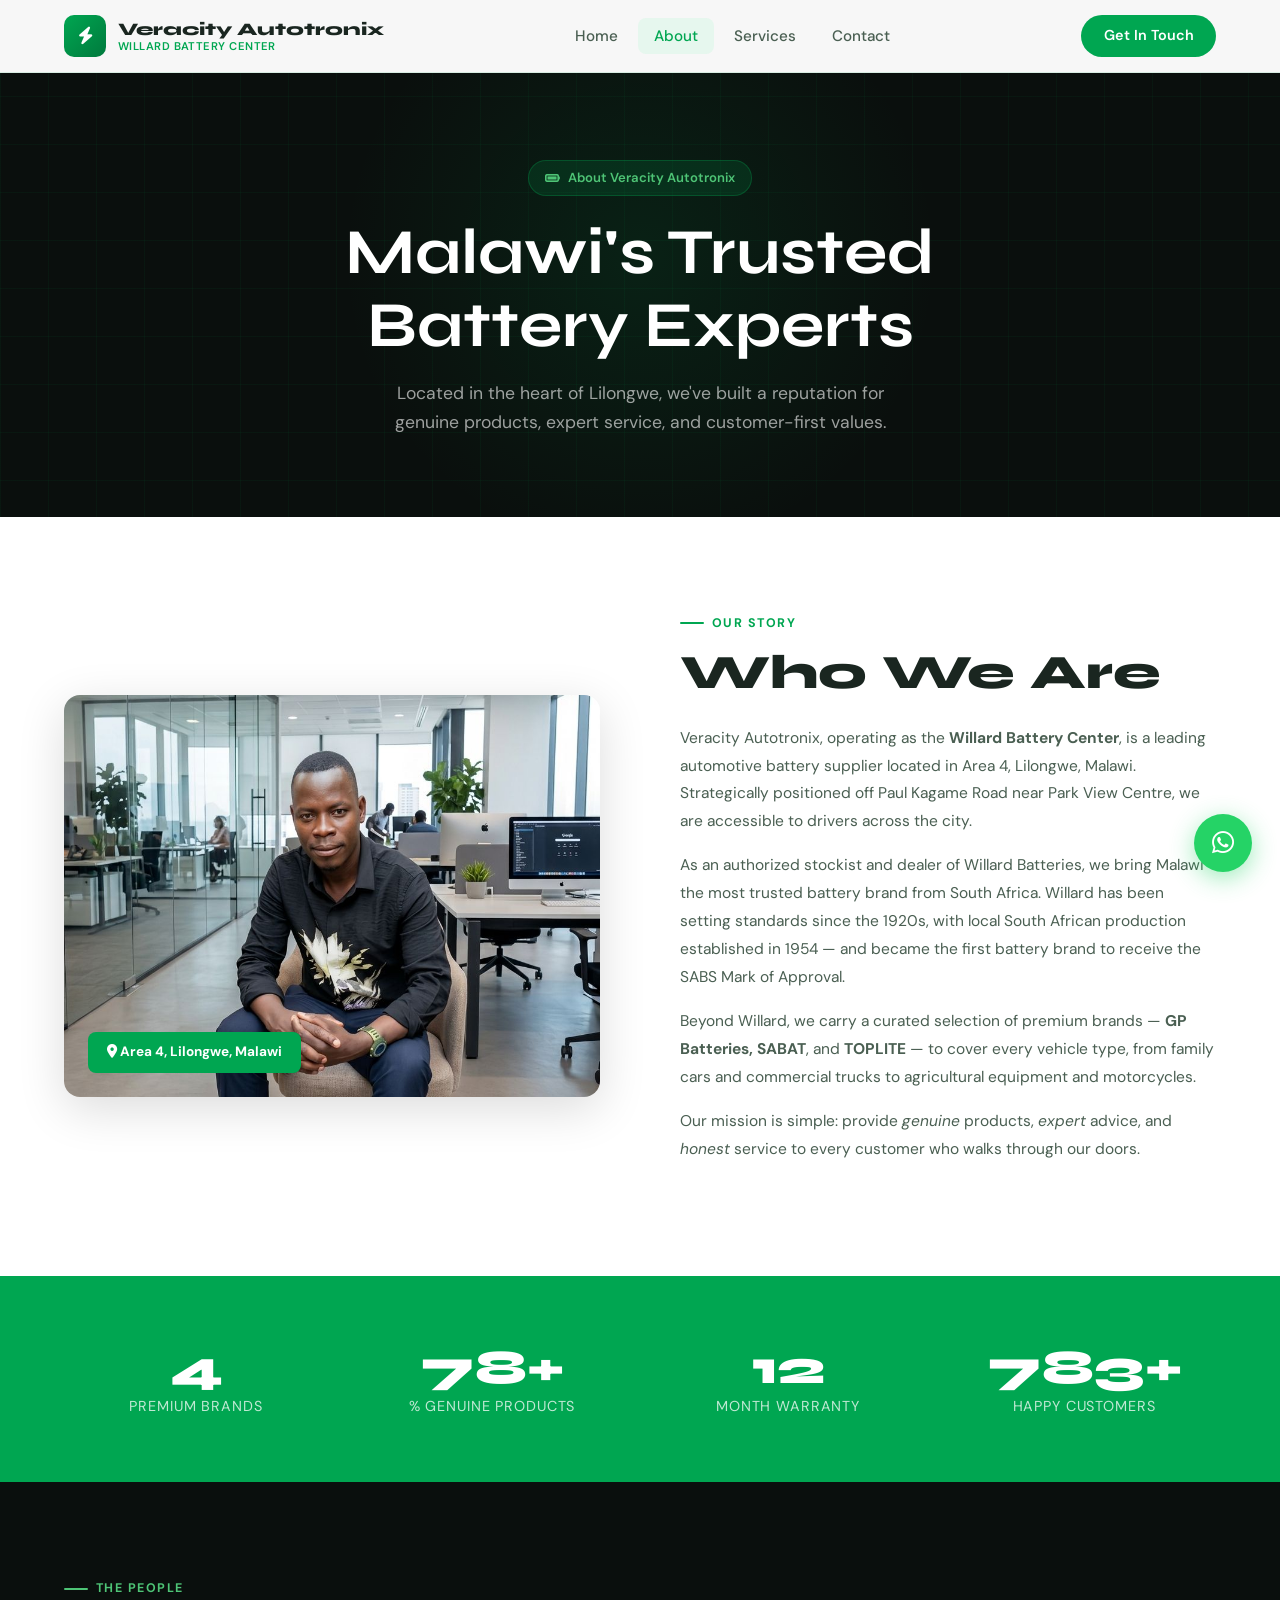
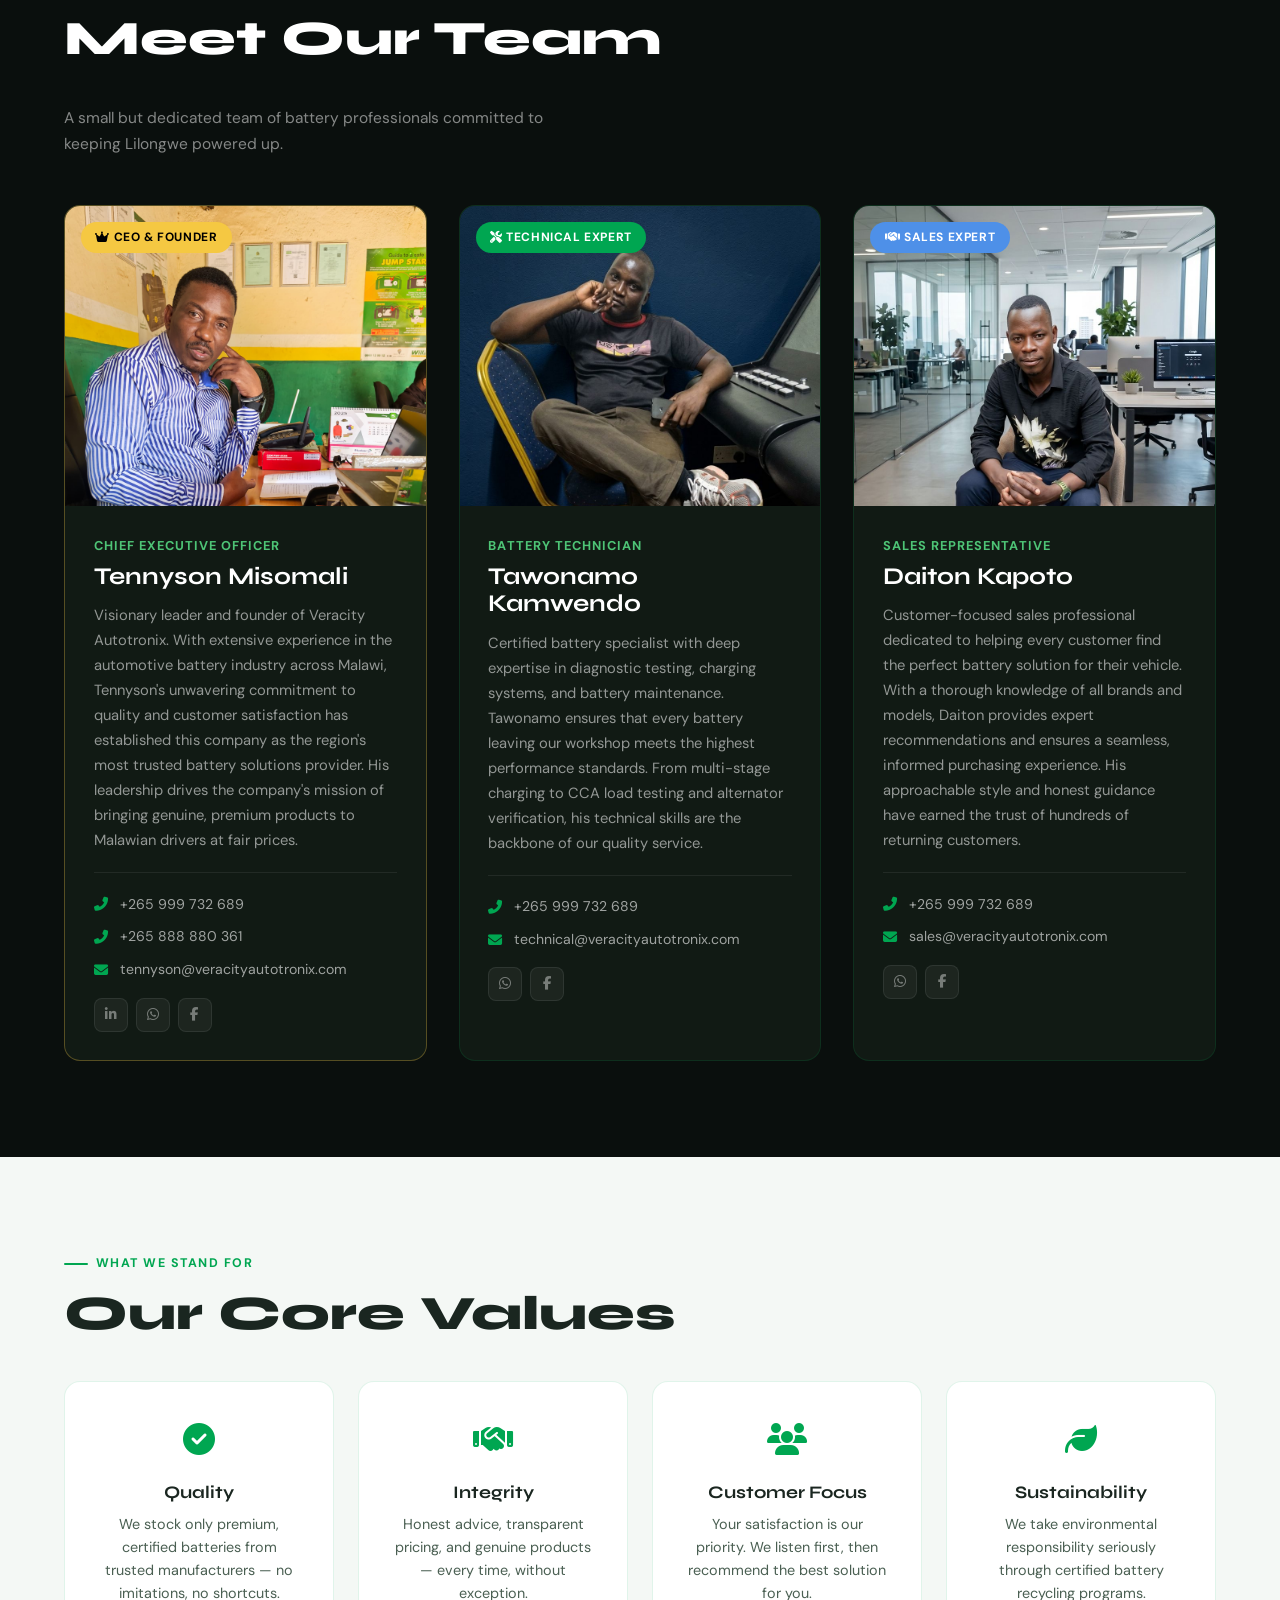
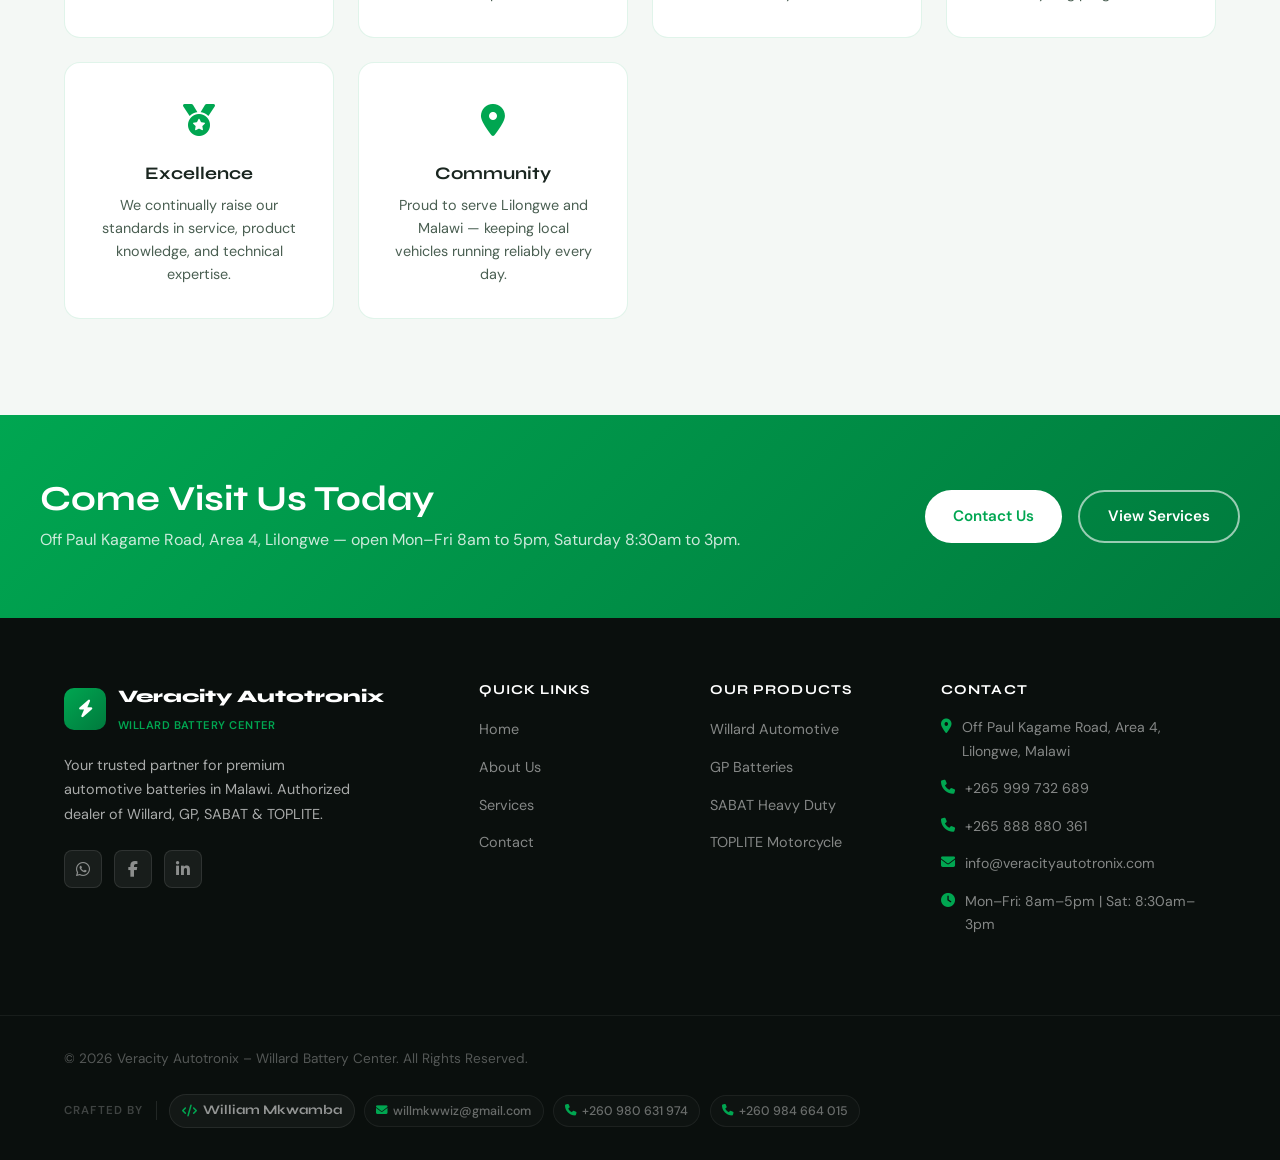
==== about.html @ c15b3391 "Add files via upload" ====
<!DOCTYPE html>
<html lang="en">
<head>
    <meta charset="UTF-8">
    <meta name="viewport" content="width=device-width, initial-scale=1.0">
    <meta name="description" content="About Veracity Autotronix – Meet the team behind Malawi's most trusted Willard Battery Center in Lilongwe.">
    <title>About Us | Veracity Autotronix – Willard Battery Center</title>
    <link rel="preconnect" href="https://fonts.googleapis.com">
    <link href="https://fonts.googleapis.com/css2?family=Syne:wght@400;600;700;800&family=DM+Sans:wght@300;400;500;600&display=swap" rel="stylesheet">
    <link rel="stylesheet" href="https://cdnjs.cloudflare.com/ajax/libs/font-awesome/6.4.0/css/all.min.css">
    <link rel="stylesheet" href="styles.css">
</head>
<body>

<!-- NAV -->
<nav class="navbar" id="navbar">
    <div class="nav-inner">
        <a href="index.html" class="nav-logo">
            <span class="logo-icon"><i class="fas fa-bolt"></i></span>
            <div class="logo-text">
                <span class="logo-main">Veracity Autotronix</span>
                <span class="logo-sub">Willard Battery Center</span>
            </div>
        </a>
        <ul class="nav-links" id="navLinks">
            <li><a href="index.html" class="nav-link">Home</a></li>
            <li><a href="about.html" class="nav-link active">About</a></li>
            <li><a href="services.html" class="nav-link">Services</a></li>
            <li><a href="contact.html" class="nav-link">Contact</a></li>
        </ul>
        <a href="contact.html" class="nav-cta">Get In Touch</a>
        <button class="hamburger" id="hamburger" aria-label="Menu">
            <span></span><span></span><span></span>
        </button>
    </div>
</nav>

<!-- PAGE HERO -->
<section class="page-hero">
    <div class="page-hero-bg"></div>
    <div class="page-hero-glow"></div>
    <div class="page-hero-inner">
        <div class="page-hero-badge"><i class="fas fa-battery-full"></i> About Veracity Autotronix</div>
        <h1>Malawi's Trusted<br>Battery Experts</h1>
        <p>Located in the heart of Lilongwe, we've built a reputation for genuine products, expert service, and customer-first values.</p>
    </div>
</section>

<!-- WHO WE ARE -->
<section class="about-story">
    <div class="container">
        <div class="about-story-grid">
            <div class="about-story-img reveal">
                <img src="images/daiton-kapoto.jpg" alt="Veracity Autotronix store – Area 4, Lilongwe">
                <div class="about-story-badge"><i class="fas fa-map-marker-alt"></i> Area 4, Lilongwe, Malawi</div>
            </div>
            <div class="about-story-text reveal">
                <div class="section-label">Our Story</div>
                <h2 class="section-title" style="margin-bottom:1.5rem;">Who We Are</h2>
                <p>Veracity Autotronix, operating as the <strong>Willard Battery Center</strong>, is a leading automotive battery supplier located in Area 4, Lilongwe, Malawi. Strategically positioned off Paul Kagame Road near Park View Centre, we are accessible to drivers across the city.</p>
                <p>As an authorized stockist and dealer of Willard Batteries, we bring Malawi the most trusted battery brand from South Africa. Willard has been setting standards since the 1920s, with local South African production established in 1954 — and became the first battery brand to receive the SABS Mark of Approval.</p>
                <p>Beyond Willard, we carry a curated selection of premium brands — <strong>GP Batteries, SABAT</strong>, and <strong>TOPLITE</strong> — to cover every vehicle type, from family cars and commercial trucks to agricultural equipment and motorcycles.</p>
                <p>Our mission is simple: provide <em>genuine</em> products, <em>expert</em> advice, and <em>honest</em> service to every customer who walks through our doors.</p>
            </div>
        </div>
    </div>
</section>

<!-- STATS -->
<section class="stats-section">
    <div class="container">
        <div class="stats-grid">
            <div class="stat-item reveal">
                <h3 data-target="4">0</h3>
                <p>Premium Brands</p>
            </div>
            <div class="stat-item reveal">
                <h3 data-target="100">0</h3>
                <p>% Genuine Products</p>
            </div>
            <div class="stat-item reveal">
                <h3 data-target="12">0</h3>
                <p>Month Warranty</p>
            </div>
            <div class="stat-item reveal">
                <h3 data-target="1000">0</h3>
                <p>Happy Customers</p>
            </div>
        </div>
    </div>
</section>

<!-- TEAM -->
<section class="team-section-full">
    <div class="container">
        <div class="section-label">The People</div>
        <h2 class="section-title" style="color:#fff;">Meet Our Team</h2>
        <p style="color:rgba(255,255,255,0.5);max-width:520px;margin-bottom:0;font-size:0.97rem;">A small but dedicated team of battery professionals committed to keeping Lilongwe powered up.</p>
        
        <div class="team-full-grid">

            <!-- CEO -->
            <div class="team-full-card ceo-card reveal">
                <div class="tf-img">
                    <img src="images/tennyson-misomali.jpg" alt="Tennyson Misomali – CEO & Founder">
                    <div class="tf-badge tf-badge-ceo"><i class="fas fa-crown"></i> CEO & Founder</div>
                </div>
                <div class="tf-body">
                    <div class="tf-role">Chief Executive Officer</div>
                    <h3>Tennyson Misomali</h3>
                    <p>Visionary leader and founder of Veracity Autotronix. With extensive experience in the automotive battery industry across Malawi, Tennyson's unwavering commitment to quality and customer satisfaction has established this company as the region's most trusted battery solutions provider. His leadership drives the company's mission of bringing genuine, premium products to Malawian drivers at fair prices.</p>
                    <div class="tf-contacts">
                        <div class="tf-contact-row"><i class="fas fa-phone-alt"></i><a href="tel:+265999732689">+265 999 732 689</a></div>
                        <div class="tf-contact-row"><i class="fas fa-phone-alt"></i><a href="tel:+265888880361">+265 888 880 361</a></div>
                        <div class="tf-contact-row"><i class="fas fa-envelope"></i><a href="mailto:tennyson@veracityautotronix.com">tennyson@veracityautotronix.com</a></div>
                    </div>
                    <div class="tf-socials">
                        <a href="#" title="LinkedIn"><i class="fab fa-linkedin-in"></i></a>
                        <a href="https://wa.me/265999732689" title="WhatsApp" target="_blank"><i class="fab fa-whatsapp"></i></a>
                        <a href="#" title="Facebook"><i class="fab fa-facebook-f"></i></a>
                    </div>
                </div>
            </div>

            <!-- TECHNICIAN -->
            <div class="team-full-card reveal">
                <div class="tf-img">
                    <img src="images/tawonamo-kamwendo.jpg" alt="Tawonamo Kamwendo – Battery Technician">
                    <div class="tf-badge tf-badge-tech"><i class="fas fa-tools"></i> Technical Expert</div>
                </div>
                <div class="tf-body">
                    <div class="tf-role">Battery Technician</div>
                    <h3>Tawonamo Kamwendo</h3>
                    <p>Certified battery specialist with deep expertise in diagnostic testing, charging systems, and battery maintenance. Tawonamo ensures that every battery leaving our workshop meets the highest performance standards. From multi-stage charging to CCA load testing and alternator verification, his technical skills are the backbone of our quality service.</p>
                    <div class="tf-contacts">
                        <div class="tf-contact-row"><i class="fas fa-phone-alt"></i><a href="tel:+265999732689">+265 999 732 689</a></div>
                        <div class="tf-contact-row"><i class="fas fa-envelope"></i><a href="mailto:technical@veracityautotronix.com">technical@veracityautotronix.com</a></div>
                    </div>
                    <div class="tf-socials">
                        <a href="https://wa.me/265999732689" title="WhatsApp" target="_blank"><i class="fab fa-whatsapp"></i></a>
                        <a href="#" title="Facebook"><i class="fab fa-facebook-f"></i></a>
                    </div>
                </div>
            </div>

            <!-- SALES -->
            <div class="team-full-card reveal">
                <div class="tf-img">
                    <img src="images/daiton-kapoto.jpg" alt="Daiton Kapoto – Sales Representative">
                    <div class="tf-badge tf-badge-sales"><i class="fas fa-handshake"></i> Sales Expert</div>
                </div>
                <div class="tf-body">
                    <div class="tf-role">Sales Representative</div>
                    <h3>Daiton Kapoto</h3>
                    <p>Customer-focused sales professional dedicated to helping every customer find the perfect battery solution for their vehicle. With a thorough knowledge of all brands and models, Daiton provides expert recommendations and ensures a seamless, informed purchasing experience. His approachable style and honest guidance have earned the trust of hundreds of returning customers.</p>
                    <div class="tf-contacts">
                        <div class="tf-contact-row"><i class="fas fa-phone-alt"></i><a href="tel:+265999732689">+265 999 732 689</a></div>
                        <div class="tf-contact-row"><i class="fas fa-envelope"></i><a href="mailto:sales@veracityautotronix.com">sales@veracityautotronix.com</a></div>
                    </div>
                    <div class="tf-socials">
                        <a href="https://wa.me/265999732689" title="WhatsApp" target="_blank"><i class="fab fa-whatsapp"></i></a>
                        <a href="#" title="Facebook"><i class="fab fa-facebook-f"></i></a>
                    </div>
                </div>
            </div>
        </div>
    </div>
</section>

<!-- VALUES -->
<section class="values-section">
    <div class="container">
        <div class="section-label">What We Stand For</div>
        <h2 class="section-title">Our Core Values</h2>
        <div class="values-grid">
            <div class="value-card reveal">
                <div class="value-icon"><i class="fas fa-check-circle"></i></div>
                <h3>Quality</h3>
                <p>We stock only premium, certified batteries from trusted manufacturers — no imitations, no shortcuts.</p>
            </div>
            <div class="value-card reveal">
                <div class="value-icon"><i class="fas fa-handshake"></i></div>
                <h3>Integrity</h3>
                <p>Honest advice, transparent pricing, and genuine products — every time, without exception.</p>
            </div>
            <div class="value-card reveal">
                <div class="value-icon"><i class="fas fa-users"></i></div>
                <h3>Customer Focus</h3>
                <p>Your satisfaction is our priority. We listen first, then recommend the best solution for you.</p>
            </div>
            <div class="value-card reveal">
                <div class="value-icon"><i class="fas fa-leaf"></i></div>
                <h3>Sustainability</h3>
                <p>We take environmental responsibility seriously through certified battery recycling programs.</p>
            </div>
            <div class="value-card reveal">
                <div class="value-icon"><i class="fas fa-medal"></i></div>
                <h3>Excellence</h3>
                <p>We continually raise our standards in service, product knowledge, and technical expertise.</p>
            </div>
            <div class="value-card reveal">
                <div class="value-icon"><i class="fas fa-map-marker-alt"></i></div>
                <h3>Community</h3>
                <p>Proud to serve Lilongwe and Malawi — keeping local vehicles running reliably every day.</p>
            </div>
        </div>
    </div>
</section>

<!-- CTA -->
<section class="cta-banner">
    <div class="cta-inner">
        <div class="cta-text">
            <h2>Come Visit Us Today</h2>
            <p>Off Paul Kagame Road, Area 4, Lilongwe — open Mon–Fri 8am to 5pm, Saturday 8:30am to 3pm.</p>
        </div>
        <div class="cta-actions">
            <a href="contact.html" class="btn btn-white">Contact Us</a>
            <a href="services.html" class="btn btn-outline-white">View Services</a>
        </div>
    </div>
</section>

<!-- FOOTER -->
<footer class="footer">
    <div class="footer-top">
        <div class="container">
            <div class="footer-grid">
                <div class="footer-brand">
                    <div class="footer-logo">
                        <span class="logo-icon"><i class="fas fa-bolt"></i></span>
                        <div>
                            <span class="logo-main">Veracity Autotronix</span>
                            <span class="logo-sub">Willard Battery Center</span>
                        </div>
                    </div>
                    <p>Your trusted partner for premium automotive batteries in Malawi. Authorized dealer of Willard, GP, SABAT & TOPLITE.</p>
                    <div class="footer-socials">
                        <a href="https://wa.me/265999732689" target="_blank"><i class="fab fa-whatsapp"></i></a>
                        <a href="#"><i class="fab fa-facebook-f"></i></a>
                        <a href="#"><i class="fab fa-linkedin-in"></i></a>
                    </div>
                </div>
                <div class="footer-links">
                    <h4>Quick Links</h4>
                    <ul>
                        <li><a href="index.html">Home</a></li>
                        <li><a href="about.html">About Us</a></li>
                        <li><a href="services.html">Services</a></li>
                        <li><a href="contact.html">Contact</a></li>
                    </ul>
                </div>
                <div class="footer-links">
                    <h4>Our Products</h4>
                    <ul>
                        <li><a href="services.html">Willard Automotive</a></li>
                        <li><a href="services.html">GP Batteries</a></li>
                        <li><a href="services.html">SABAT Heavy Duty</a></li>
                        <li><a href="services.html">TOPLITE Motorcycle</a></li>
                    </ul>
                </div>
                <div class="footer-contact">
                    <h4>Contact</h4>
                    <ul>
                        <li><i class="fas fa-map-marker-alt"></i><span>Off Paul Kagame Road, Area 4, Lilongwe, Malawi</span></li>
                        <li><i class="fas fa-phone"></i><a href="tel:+265999732689">+265 999 732 689</a></li>
                        <li><i class="fas fa-phone"></i><a href="tel:+265888880361">+265 888 880 361</a></li>
                        <li><i class="fas fa-envelope"></i><a href="mailto:info@veracityautotronix.com">info@veracityautotronix.com</a></li>
                        <li><i class="fas fa-clock"></i><span>Mon–Fri: 8am–5pm | Sat: 8:30am–3pm</span></li>
                    </ul>
                </div>
            </div>
        </div>
    </div>
    <div class="footer-bottom">
        <div class="container">
            <div class="footer-bottom-inner">
                <p class="footer-copy">&copy; 2026 Veracity Autotronix – Willard Battery Center. All Rights Reserved.</p>
                <div class="footer-dev-credit">
                    <span class="dev-label">Crafted by</span>
                    <div class="dev-info">
                        <span class="dev-name"><i class="fas fa-code"></i> William Mkwamba</span>
                        <a href="mailto:willmkwwiz@gmail.com" class="dev-link"><i class="fas fa-envelope"></i> willmkwwiz@gmail.com</a>
                        <a href="tel:+260980631974" class="dev-link"><i class="fas fa-phone"></i> +260 980 631 974</a>
                        <a href="tel:+260984664015" class="dev-link"><i class="fas fa-phone"></i> +260 984 664 015</a>
                    </div>
                </div>
            </div>
        </div>
    </div>
</footer>

<a href="https://wa.me/265999732689" class="wa-float" target="_blank" title="Chat on WhatsApp">
    <i class="fab fa-whatsapp"></i>
    <span class="wa-tooltip">Chat with us!</span>
</a>
<div class="progress-bar" id="progressBar"></div>
<script src="script.js"></script>
</body>
</html>
---- styles.css ----
/* ================================================
   VERACITY AUTOTRONIX – WILLARD BATTERY CENTER
   Modern, Bold, Industrial-Green Aesthetic
   Fonts: Syne (headings) + DM Sans (body)
   ================================================ */

:root {
    --green: #00A651;
    --green-dark: #007a3d;
    --green-light: #4ec476;
    --green-ultra: #e6f7ee;
    --gold: #F5C842;
    --dark: #0a0f0d;
    --dark-2: #111a14;
    --dark-3: #1a2620;
    --mid: #2e3d35;
    --text: #1a2620;
    --text-2: #4a5f52;
    --text-3: #7a9080;
    --white: #ffffff;
    --off-white: #f4f8f5;
    --border: rgba(0,166,81,0.12);
    --shadow: 0 4px 24px rgba(0,0,0,0.08);
    --shadow-lg: 0 12px 48px rgba(0,0,0,0.14);
    --radius: 16px;
    --radius-sm: 8px;
    --transition: all 0.35s cubic-bezier(0.4, 0, 0.2, 1);
}

*, *::before, *::after { margin: 0; padding: 0; box-sizing: border-box; }
html { scroll-behavior: smooth; }

body {
    font-family: 'DM Sans', sans-serif;
    background: var(--white);
    color: var(--text);
    line-height: 1.65;
    overflow-x: hidden;
}

h1, h2, h3, h4, h5 {
    font-family: 'Syne', sans-serif;
    font-weight: 700;
    line-height: 1.15;
}

a { text-decoration: none; color: inherit; transition: var(--transition); }
img { max-width: 100%; display: block; }
.container { max-width: 1200px; margin: 0 auto; padding: 0 24px; }

/* ========================= PROGRESS BAR ========================= */
.progress-bar {
    position: fixed; top: 0; left: 0; height: 3px;
    background: linear-gradient(90deg, var(--green), var(--gold));
    z-index: 9999; width: 0%; transition: width 0.1s linear;
}

/* ========================= NAVBAR ========================= */
.navbar {
    position: fixed; top: 0; left: 0; right: 0; z-index: 1000;
    background: rgba(255,255,255,0.97);
    backdrop-filter: blur(12px);
    border-bottom: 1px solid var(--border);
    transition: var(--transition);
}
.navbar.scrolled { box-shadow: 0 4px 30px rgba(0,0,0,0.08); }

.nav-inner {
    max-width: 1200px; margin: 0 auto; padding: 0 24px;
    display: flex; align-items: center; justify-content: space-between;
    height: 72px; gap: 2rem;
}

.nav-logo {
    display: flex; align-items: center; gap: 12px; text-decoration: none;
}
.logo-icon {
    width: 42px; height: 42px; border-radius: 10px;
    background: linear-gradient(135deg, var(--green), var(--green-dark));
    display: flex; align-items: center; justify-content: center;
    color: #fff; font-size: 1.1rem; flex-shrink: 0;
}
.logo-text { display: flex; flex-direction: column; line-height: 1.1; }
.logo-main { font-family: 'Syne', sans-serif; font-weight: 800; font-size: 1.1rem; color: var(--text); }
.logo-sub { font-size: 0.7rem; color: var(--green); font-weight: 600; letter-spacing: 0.04em; text-transform: uppercase; }

.nav-links {
    display: flex; list-style: none; gap: 0.25rem; margin: 0;
}
.nav-link {
    padding: 0.5rem 1rem; border-radius: var(--radius-sm);
    font-weight: 500; font-size: 0.95rem; color: var(--text-2);
    transition: var(--transition);
}
.nav-link:hover, .nav-link.active { color: var(--green); background: var(--green-ultra); }

.nav-cta {
    background: var(--green); color: #fff; padding: 0.6rem 1.4rem;
    border-radius: 50px; font-weight: 600; font-size: 0.9rem;
    transition: var(--transition); white-space: nowrap;
}
.nav-cta:hover { background: var(--green-dark); transform: translateY(-1px); }

.hamburger {
    display: none; flex-direction: column; gap: 5px;
    background: none; border: none; cursor: pointer; padding: 4px;
}
.hamburger span {
    display: block; width: 24px; height: 2px;
    background: var(--text); border-radius: 2px; transition: var(--transition);
}
.hamburger.open span:nth-child(1) { transform: rotate(45deg) translate(5px, 5px); }
.hamburger.open span:nth-child(2) { opacity: 0; }
.hamburger.open span:nth-child(3) { transform: rotate(-45deg) translate(5px, -5px); }

/* ========================= HERO ========================= */
.hero {
    min-height: 100vh; display: flex; align-items: center;
    position: relative; overflow: hidden;
    padding: 100px 24px 60px;
    background: var(--dark);
    gap: 4rem;
    justify-content: center;
}
.hero-bg { position: absolute; inset: 0; z-index: 0; }
.hero-grid {
    position: absolute; inset: 0;
    background-image: linear-gradient(rgba(0,166,81,0.08) 1px, transparent 1px),
                      linear-gradient(90deg, rgba(0,166,81,0.08) 1px, transparent 1px);
    background-size: 48px 48px;
}
.hero-glow {
    position: absolute; top: -20%; right: -10%;
    width: 700px; height: 700px; border-radius: 50%;
    background: radial-gradient(circle, rgba(0,166,81,0.18) 0%, transparent 70%);
    pointer-events: none;
}

.hero-content { position: relative; z-index: 2; max-width: 580px; }

.hero-badge {
    display: inline-flex; align-items: center; gap: 8px;
    background: rgba(0,166,81,0.15); border: 1px solid rgba(0,166,81,0.3);
    color: var(--green-light); padding: 0.5rem 1rem; border-radius: 50px;
    font-size: 0.85rem; font-weight: 600; margin-bottom: 1.5rem;
    animation: fadeDown 0.6s ease both;
}
.badge-dot {
    width: 8px; height: 8px; border-radius: 50%; background: var(--green-light);
    animation: pulse 2s infinite;
}
@keyframes pulse { 0%,100%{opacity:1;transform:scale(1)} 50%{opacity:0.6;transform:scale(1.3)} }

.hero-title {
    font-size: clamp(2.8rem, 6vw, 5rem); font-weight: 800;
    color: var(--white); line-height: 1.0; margin-bottom: 1.5rem;
    animation: fadeUp 0.7s ease 0.1s both;
}
.hero-accent { color: var(--green); }

.hero-desc {
    color: rgba(255,255,255,0.65); font-size: 1.1rem; max-width: 460px;
    margin-bottom: 2rem; animation: fadeUp 0.7s ease 0.2s both;
}

.hero-actions {
    display: flex; gap: 1rem; flex-wrap: wrap;
    animation: fadeUp 0.7s ease 0.3s both;
}

.hero-stats {
    display: flex; align-items: center; gap: 1.5rem;
    margin-top: 3rem; animation: fadeUp 0.7s ease 0.4s both;
}
.hstat strong { display: block; font-family: 'Syne', sans-serif; font-size: 1.6rem; color: var(--green); font-weight: 800; }
.hstat span { font-size: 0.8rem; color: rgba(255,255,255,0.5); text-transform: uppercase; letter-spacing: 0.05em; }
.hstat-div { width: 1px; height: 36px; background: rgba(255,255,255,0.15); }

/* HERO VISUAL */
.hero-visual {
    position: relative; z-index: 2; display: flex; align-items: center; justify-content: center;
    flex-shrink: 0;
}
.battery-showcase {
    position: relative; width: 320px; height: 320px;
    display: flex; align-items: center; justify-content: center;
}
.bat-ring {
    position: absolute; border-radius: 50%; border: 1px solid rgba(0,166,81,0.25);
    animation: spin 20s linear infinite;
}
.bat-ring-1 { width: 100%; height: 100%; }
.bat-ring-2 { width: 76%; height: 76%; border-color: rgba(0,166,81,0.35); animation-duration: 15s; animation-direction: reverse; }
.bat-ring-3 { width: 52%; height: 52%; border-color: rgba(0,166,81,0.5); animation-duration: 10s; }
@keyframes spin { from{transform:rotate(0deg)} to{transform:rotate(360deg)} }

.bat-icon-wrap {
    position: relative; z-index: 2; text-align: center;
    background: rgba(255,255,255,0.05); border: 1px solid rgba(0,166,81,0.3);
    border-radius: 20px; padding: 2rem;
    backdrop-filter: blur(10px);
}
.bat-icon { font-size: 4rem; color: var(--green); display: block; margin-bottom: 1rem; }
.bat-charge-bar { width: 80px; height: 8px; background: rgba(255,255,255,0.1); border-radius: 4px; overflow: hidden; margin: 0 auto; }
.bat-charge-fill { height: 100%; border-radius: 4px; background: linear-gradient(90deg, var(--green), var(--green-light)); animation: charge 2s ease-in-out infinite; }
@keyframes charge { 0%{width:0%} 80%{width:90%} 100%{width:90%} }

.bat-brand-tags {
    position: absolute; inset: 0; pointer-events: none;
}
.btag {
    position: absolute; padding: 0.3rem 0.8rem; border-radius: 50px;
    font-size: 0.75rem; font-weight: 700; font-family: 'Syne', sans-serif;
    backdrop-filter: blur(8px); border: 1px solid rgba(255,255,255,0.1);
}
.btag-willard { top: 5%; left: 50%; transform: translateX(-50%); background: rgba(0,166,81,0.8); color: #fff; }
.btag-gp { right: 0; top: 40%; background: rgba(232,64,64,0.8); color: #fff; }
.btag-sabat { bottom: 5%; left: 50%; transform: translateX(-50%); background: rgba(0,180,180,0.8); color: #fff; }
.btag-top { left: 0; top: 40%; background: rgba(128,64,232,0.8); color: #fff; }

.scroll-hint {
    position: absolute; bottom: 30px; left: 50%; transform: translateX(-50%);
    display: flex; flex-direction: column; align-items: center; gap: 6px;
    color: rgba(255,255,255,0.4); font-size: 0.75rem; animation: bob 2s ease infinite;
    z-index: 3;
}
@keyframes bob { 0%,100%{transform:translateX(-50%) translateY(0)} 50%{transform:translateX(-50%) translateY(6px)} }

/* ========================= BUTTONS ========================= */
.btn {
    display: inline-flex; align-items: center; gap: 8px;
    padding: 0.75rem 1.75rem; border-radius: 50px;
    font-weight: 600; font-size: 0.95rem; font-family: 'DM Sans', sans-serif;
    transition: var(--transition); cursor: pointer; border: none;
    white-space: nowrap;
}
.btn-primary { background: var(--green); color: #fff; }
.btn-primary:hover { background: var(--green-dark); transform: translateY(-2px); box-shadow: 0 8px 24px rgba(0,166,81,0.3); }
.btn-ghost { background: rgba(255,255,255,0.1); color: #fff; border: 1px solid rgba(255,255,255,0.2); }
.btn-ghost:hover { background: rgba(255,255,255,0.2); }
.btn-outline { background: transparent; color: var(--green); border: 2px solid var(--green); }
.btn-outline:hover { background: var(--green); color: #fff; transform: translateY(-2px); }
.btn-white { background: #fff; color: var(--green); }
.btn-white:hover { background: var(--green-ultra); transform: translateY(-2px); }
.btn-outline-white { background: transparent; color: #fff; border: 2px solid rgba(255,255,255,0.6); }
.btn-outline-white:hover { background: rgba(255,255,255,0.1); }

/* ========================= BRANDS STRIP ========================= */
.brands-strip {
    background: var(--off-white); border-top: 1px solid var(--border);
    border-bottom: 1px solid var(--border); padding: 1.2rem 24px;
}
.brands-inner {
    max-width: 1200px; margin: 0 auto;
    display: flex; align-items: center; gap: 2rem; flex-wrap: wrap;
}
.brands-label { font-size: 0.8rem; font-weight: 700; text-transform: uppercase; letter-spacing: 0.08em; color: var(--text-3); white-space: nowrap; }
.brand-pills { display: flex; gap: 0.75rem; flex-wrap: wrap; }
.brand-pill {
    display: flex; align-items: center; gap: 6px;
    padding: 0.4rem 1rem; border-radius: 50px;
    background: #fff; border: 1px solid var(--border);
    font-size: 0.85rem; font-weight: 700; color: var(--green);
    font-family: 'Syne', sans-serif;
    transition: var(--transition);
}
.brand-pill:hover { background: var(--green); color: #fff; border-color: var(--green); transform: translateY(-1px); }

/* ========================= SECTIONS ========================= */
.section { padding: 6rem 0; }

.section-label {
    font-size: 0.78rem; font-weight: 700; text-transform: uppercase;
    letter-spacing: 0.12em; color: var(--green); margin-bottom: 0.75rem;
    display: flex; align-items: center; gap: 8px;
}
.section-label::before {
    content: ''; display: block; width: 24px; height: 2px; background: var(--green); border-radius: 2px;
}

.section-title {
    font-size: clamp(2rem, 4vw, 3rem); font-weight: 800; color: var(--text); margin-bottom: 2.5rem;
}

/* ========================= WHY SECTION ========================= */
.why-section { background: var(--white); }

.why-grid {
    display: grid; grid-template-columns: repeat(auto-fit, minmax(250px, 1fr)); gap: 1.5rem;
}
.why-card {
    background: var(--off-white); border: 1px solid var(--border);
    border-radius: var(--radius); padding: 2rem;
    transition: var(--transition); position: relative; overflow: hidden;
}
.why-card::before {
    content: ''; position: absolute; top: 0; left: 0; right: 0; height: 3px;
    background: linear-gradient(90deg, var(--green), var(--green-light));
    transform: scaleX(0); transform-origin: left; transition: var(--transition);
}
.why-card:hover { border-color: rgba(0,166,81,0.3); box-shadow: var(--shadow-lg); transform: translateY(-4px); }
.why-card:hover::before { transform: scaleX(1); }

.why-num {
    font-family: 'Syne', sans-serif; font-size: 2.5rem; font-weight: 800;
    color: rgba(0,166,81,0.08); position: absolute; top: 1rem; right: 1.5rem; line-height: 1;
}
.why-icon {
    width: 48px; height: 48px; border-radius: 12px;
    background: rgba(0,166,81,0.1); display: flex; align-items: center; justify-content: center;
    color: var(--green); font-size: 1.3rem; margin-bottom: 1.2rem;
}
.why-card h3 { font-size: 1.1rem; margin-bottom: 0.6rem; color: var(--text); }
.why-card p { color: var(--text-2); font-size: 0.93rem; line-height: 1.7; }

/* ========================= PRODUCTS ========================= */
.products-section { background: var(--off-white); }

.products-grid {
    display: grid; grid-template-columns: repeat(auto-fit, minmax(260px, 1fr)); gap: 1.5rem;
}
.product-card {
    background: var(--white); border: 1px solid var(--border);
    border-radius: var(--radius); overflow: hidden;
    transition: var(--transition); display: flex; flex-direction: column;
}
.product-card:hover { transform: translateY(-6px); box-shadow: var(--shadow-lg); border-color: rgba(var(--c), 0.3); }

.product-stripe { height: 4px; width: 100%; }

.product-icon {
    font-size: 2.5rem; padding: 1.5rem 1.5rem 0; opacity: 0.9;
}

.product-body { padding: 1rem 1.5rem 1.5rem; flex: 1; display: flex; flex-direction: column; }
.product-brand {
    font-size: 0.75rem; font-weight: 700; text-transform: uppercase;
    letter-spacing: 0.1em; color: var(--text-3); margin-bottom: 0.4rem;
}
.product-body h3 { font-size: 1.2rem; margin-bottom: 0.7rem; color: var(--text); }
.product-body p { color: var(--text-2); font-size: 0.9rem; line-height: 1.6; margin-bottom: 1.2rem; }

.product-specs { list-style: none; margin-top: auto; }
.product-specs li {
    display: flex; justify-content: space-between; align-items: center;
    padding: 0.45rem 0; border-bottom: 1px solid var(--border);
    font-size: 0.87rem;
}
.product-specs li:last-child { border-bottom: none; }
.product-specs span { color: var(--text-3); }
.product-specs strong { color: var(--text); font-weight: 600; }

/* ========================= SERVICES PREVIEW ========================= */
.services-preview { background: var(--white); }

.services-preview-inner {
    display: grid; grid-template-columns: 1fr 1fr; gap: 5rem; align-items: start;
}
.sp-desc { color: var(--text-2); margin-bottom: 2rem; max-width: 400px; }

.service-item {
    display: flex; gap: 1.2rem; align-items: flex-start;
    padding: 1.2rem; border-radius: var(--radius-sm);
    border: 1px solid transparent; transition: var(--transition);
    margin-bottom: 0.5rem;
}
.service-item:hover { background: var(--off-white); border-color: var(--border); }

.si-icon {
    width: 44px; height: 44px; border-radius: 10px;
    background: rgba(0,166,81,0.1); color: var(--green);
    display: flex; align-items: center; justify-content: center;
    font-size: 1.1rem; flex-shrink: 0;
}
.si-body h4 { font-size: 1rem; margin-bottom: 0.3rem; color: var(--text); }
.si-body p { font-size: 0.88rem; color: var(--text-2); line-height: 1.5; }

/* ========================= TEAM ========================= */
.team-preview { background: var(--dark); color: #fff; }
.team-preview .section-label { color: var(--green-light); }
.team-preview .section-label::before { background: var(--green-light); }
.team-preview .section-title { color: #fff; }

.team-grid {
    display: grid; grid-template-columns: repeat(auto-fit, minmax(300px, 1fr)); gap: 1.5rem;
}

.team-card {
    background: var(--dark-2); border: 1px solid rgba(0,166,81,0.15);
    border-radius: var(--radius); overflow: hidden; transition: var(--transition);
}
.team-card:hover { border-color: rgba(0,166,81,0.4); transform: translateY(-4px); box-shadow: 0 12px 40px rgba(0,0,0,0.3); }
.team-card.featured { border-color: rgba(0,166,81,0.5); }

.team-img-wrap { position: relative; height: 280px; overflow: hidden; }
.team-img-wrap img { width: 100%; height: 100%; object-fit: cover; object-position: top; transition: transform 0.5s ease; }
.team-card:hover .team-img-wrap img { transform: scale(1.05); }

.team-overlay {
    position: absolute; inset: 0; background: rgba(0,0,0,0.6);
    display: flex; align-items: center; justify-content: center; gap: 1rem;
    opacity: 0; transition: var(--transition);
}
.team-card:hover .team-overlay { opacity: 1; }
.team-contact-btn {
    width: 44px; height: 44px; border-radius: 50%; background: var(--green);
    color: #fff; display: flex; align-items: center; justify-content: center;
    font-size: 1rem; transition: var(--transition);
}
.team-contact-btn:hover { background: var(--white); color: var(--green); transform: scale(1.1); }

.team-info { padding: 1.5rem; }
.team-role-badge {
    display: inline-block; padding: 0.3rem 0.9rem; border-radius: 50px;
    font-size: 0.75rem; font-weight: 700; text-transform: uppercase;
    letter-spacing: 0.06em; margin-bottom: 0.75rem;
    background: rgba(0,166,81,0.2); color: var(--green-light);
}
.team-role-badge.tech { background: rgba(0,180,180,0.2); color: #4ecece; }
.team-role-badge.sales { background: rgba(245,200,66,0.2); color: var(--gold); }

.team-info h3 { font-size: 1.3rem; color: #fff; margin-bottom: 0.5rem; }
.team-info p { font-size: 0.9rem; color: rgba(255,255,255,0.5); line-height: 1.6; margin-bottom: 1rem; }

.team-contacts-row {
    display: flex; flex-direction: column; gap: 0.4rem;
    padding-top: 1rem; border-top: 1px solid rgba(255,255,255,0.08);
}
.team-contacts-row a {
    font-size: 0.88rem; color: var(--green-light);
    display: flex; align-items: center; gap: 8px; font-weight: 500;
}
.team-contacts-row a:hover { color: #fff; }

.team-cta { text-align: center; margin-top: 2.5rem; }

/* ========================= TESTIMONIALS ========================= */
.testimonials-section { background: var(--off-white); overflow: hidden; }

.testimonials-track {
    display: flex; gap: 1.5rem; margin-top: 2rem;
    overflow: hidden; position: relative;
}
.testi-card {
    background: var(--white); border: 1px solid var(--border);
    border-radius: var(--radius); padding: 2rem;
    min-width: calc(50% - 0.75rem); transition: var(--transition);
    flex-shrink: 0;
}
.testi-stars { color: var(--gold); font-size: 0.9rem; margin-bottom: 1rem; letter-spacing: 2px; }
.testi-card p { color: var(--text-2); font-style: italic; line-height: 1.7; margin-bottom: 1.5rem; font-size: 0.97rem; }
.testi-author { display: flex; align-items: center; gap: 1rem; }
.testi-avatar {
    width: 40px; height: 40px; border-radius: 50%; background: var(--green);
    color: #fff; display: flex; align-items: center; justify-content: center;
    font-weight: 700; font-size: 0.85rem; font-family: 'Syne', sans-serif; flex-shrink: 0;
}
.testi-author strong { color: var(--text); font-size: 0.95rem; }

.testi-nav { display: flex; align-items: center; justify-content: center; gap: 1rem; margin-top: 2rem; }
.testi-btn {
    width: 44px; height: 44px; border-radius: 50%;
    background: var(--white); border: 1px solid var(--border);
    color: var(--text); cursor: pointer; transition: var(--transition);
    display: flex; align-items: center; justify-content: center;
}
.testi-btn:hover { background: var(--green); color: #fff; border-color: var(--green); }
.testi-dots { display: flex; gap: 6px; }
.testi-dot {
    width: 8px; height: 8px; border-radius: 50%;
    background: var(--border); transition: var(--transition); cursor: pointer;
}
.testi-dot.active { background: var(--green); width: 24px; border-radius: 4px; }

/* ========================= CTA BANNER ========================= */
.cta-banner {
    background: linear-gradient(135deg, var(--green), var(--green-dark));
    padding: 4rem 24px;
}
.cta-inner {
    max-width: 1200px; margin: 0 auto;
    display: flex; align-items: center; justify-content: space-between;
    gap: 2rem; flex-wrap: wrap;
}
.cta-text h2 { font-size: clamp(1.6rem, 3vw, 2.2rem); color: #fff; margin-bottom: 0.5rem; }
.cta-text p { color: rgba(255,255,255,0.8); font-size: 1rem; }
.cta-actions { display: flex; gap: 1rem; flex-wrap: wrap; }

/* ========================= FOOTER ========================= */
.footer { background: var(--dark); color: rgba(255,255,255,0.65); }
.footer-top { padding: 4rem 0; }

.footer-grid {
    display: grid; grid-template-columns: 2fr 1fr 1fr 1.5fr; gap: 3rem;
}
.footer-brand .footer-logo {
    display: flex; align-items: center; gap: 12px; margin-bottom: 1rem;
}
.footer-brand .logo-main { color: #fff; }
.footer-brand .logo-sub { color: var(--green); }
.footer-brand p { font-size: 0.9rem; line-height: 1.7; max-width: 300px; margin-bottom: 1.5rem; }
.footer-socials { display: flex; gap: 0.75rem; }
.footer-socials a {
    width: 38px; height: 38px; border-radius: 8px;
    background: rgba(255,255,255,0.06); border: 1px solid rgba(255,255,255,0.1);
    color: rgba(255,255,255,0.5); display: flex; align-items: center; justify-content: center;
    transition: var(--transition);
}
.footer-socials a:hover { background: var(--green); border-color: var(--green); color: #fff; }

.footer-links h4, .footer-contact h4 {
    font-size: 0.85rem; font-weight: 700; text-transform: uppercase;
    letter-spacing: 0.08em; color: #fff; margin-bottom: 1.2rem;
}
.footer-links ul { list-style: none; }
.footer-links li { margin-bottom: 0.7rem; }
.footer-links a { color: rgba(255,255,255,0.5); font-size: 0.9rem; transition: var(--transition); }
.footer-links a:hover { color: var(--green-light); }

.footer-contact ul { list-style: none; }
.footer-contact li {
    display: flex; gap: 10px; margin-bottom: 0.9rem;
    align-items: flex-start; font-size: 0.88rem; color: rgba(255,255,255,0.5);
}
.footer-contact i { color: var(--green); margin-top: 3px; flex-shrink: 0; }
.footer-contact a { color: rgba(255,255,255,0.5); }
.footer-contact a:hover { color: var(--green-light); }

.footer-bottom {
    border-top: 1px solid rgba(255,255,255,0.06); padding: 2rem 0;
}
.footer-bottom-inner {
    display: flex; align-items: center; justify-content: space-between;
    gap: 1.5rem; flex-wrap: wrap;
}
.footer-copy { font-size: 0.85rem; color: rgba(255,255,255,0.3); }

/* Developer Credit */
.footer-dev-credit {
    display: flex; align-items: center; gap: 0.75rem; flex-wrap: wrap;
    animation: devFadeIn 1s ease 0.5s both;
}
@keyframes devFadeIn {
    from { opacity: 0; transform: translateY(8px); }
    to   { opacity: 1; transform: translateY(0); }
}
.dev-label {
    font-size: 0.72rem; text-transform: uppercase; letter-spacing: 0.1em;
    color: rgba(255,255,255,0.22); font-weight: 600;
    padding-right: 0.75rem;
    border-right: 1px solid rgba(255,255,255,0.1);
}
.dev-info {
    display: flex; align-items: center; gap: 0.6rem; flex-wrap: wrap;
}
.dev-name {
    font-size: 0.82rem; font-weight: 700; font-family: 'Syne', sans-serif;
    color: rgba(255,255,255,0.55);
    display: flex; align-items: center; gap: 6px;
    padding: 0.3rem 0.75rem; border-radius: 50px;
    border: 1px solid rgba(255,255,255,0.08);
    background: rgba(255,255,255,0.04);
    transition: var(--transition);
    position: relative; overflow: hidden;
}
.dev-name::before {
    content: '';
    position: absolute; top: 0; left: -100%; width: 60%; height: 100%;
    background: linear-gradient(90deg, transparent, rgba(0,166,81,0.15), transparent);
    animation: devShimmer 3s ease-in-out 1.5s infinite;
}
@keyframes devShimmer {
    0%   { left: -100%; }
    100% { left: 200%; }
}
.dev-name i { color: var(--green); font-size: 0.75rem; }

.dev-link {
    font-size: 0.78rem; font-weight: 500;
    color: rgba(255,255,255,0.38);
    display: flex; align-items: center; gap: 5px;
    padding: 0.3rem 0.7rem; border-radius: 50px;
    border: 1px solid rgba(255,255,255,0.06);
    background: rgba(255,255,255,0.02);
    transition: var(--transition);
}
.dev-link i { color: var(--green); font-size: 0.72rem; }
.dev-link:hover {
    color: var(--green-light);
    border-color: rgba(0,166,81,0.35);
    background: rgba(0,166,81,0.08);
    transform: translateY(-1px);
    box-shadow: 0 4px 12px rgba(0,166,81,0.15);
}
.dev-link:hover i { color: var(--green-light); }

@media (max-width: 768px) {
    .footer-bottom-inner { flex-direction: column; align-items: center; text-align: center; gap: 1rem; }
    .dev-info { justify-content: center; }
}

/* ========================= ABOUT PAGE ========================= */
.page-hero {
    background: var(--dark); padding: 160px 24px 80px;
    text-align: center; position: relative; overflow: hidden;
}
.page-hero-bg {
    position: absolute; inset: 0;
    background-image: linear-gradient(rgba(0,166,81,0.06) 1px, transparent 1px),
                      linear-gradient(90deg, rgba(0,166,81,0.06) 1px, transparent 1px);
    background-size: 48px 48px;
}
.page-hero-glow {
    position: absolute; top: 50%; left: 50%; transform: translate(-50%, -50%);
    width: 600px; height: 600px; border-radius: 50%;
    background: radial-gradient(circle, rgba(0,166,81,0.12) 0%, transparent 70%);
    pointer-events: none;
}
.page-hero-inner { position: relative; z-index: 2; max-width: 680px; margin: 0 auto; }
.page-hero-badge {
    display: inline-flex; align-items: center; gap: 8px;
    background: rgba(0,166,81,0.15); border: 1px solid rgba(0,166,81,0.3);
    color: var(--green-light); padding: 0.4rem 1rem; border-radius: 50px;
    font-size: 0.82rem; font-weight: 600; margin-bottom: 1.2rem;
}
.page-hero h1 { font-size: clamp(2.5rem, 5vw, 4rem); color: #fff; margin-bottom: 1rem; }
.page-hero p { color: rgba(255,255,255,0.6); font-size: 1.1rem; max-width: 500px; margin: 0 auto; }

/* ABOUT STORY */
.about-story { padding: 6rem 0; background: var(--white); }
.about-story-grid { display: grid; grid-template-columns: 1fr 1fr; gap: 5rem; align-items: center; }
.about-story-img {
    position: relative; border-radius: var(--radius); overflow: hidden;
    box-shadow: var(--shadow-lg);
}
.about-story-img img { width: 100%; aspect-ratio: 4/3; object-fit: cover; }
.about-story-badge {
    position: absolute; bottom: 1.5rem; left: 1.5rem;
    background: var(--green); color: #fff; padding: 0.6rem 1.2rem;
    border-radius: var(--radius-sm); font-weight: 700; font-size: 0.85rem;
}
.about-story-text .section-title { margin-bottom: 1.5rem; }
.about-story-text p { color: var(--text-2); line-height: 1.8; margin-bottom: 1rem; font-size: 0.97rem; }

/* TEAM SECTION (ABOUT PAGE) */
.team-section-full { padding: 6rem 0; background: var(--dark); }
.team-section-full .section-label { color: var(--green-light); }
.team-section-full .section-label::before { background: var(--green-light); }
.team-section-full .section-title { color: #fff; }

.team-full-grid {
    display: grid; grid-template-columns: repeat(auto-fit, minmax(340px, 1fr)); gap: 2rem; margin-top: 3rem;
}
.team-full-card {
    background: var(--dark-2); border: 1px solid rgba(0,166,81,0.15);
    border-radius: var(--radius); overflow: hidden; transition: var(--transition);
}
.team-full-card:hover { border-color: rgba(0,166,81,0.4); transform: translateY(-4px); }
.team-full-card.ceo-card { border-color: rgba(245,200,66,0.3); }
.team-full-card.ceo-card:hover { border-color: var(--gold); }

.tf-img { position: relative; height: 300px; overflow: hidden; }
.tf-img img { width: 100%; height: 100%; object-fit: cover; object-position: top; transition: transform 0.5s; }
.team-full-card:hover .tf-img img { transform: scale(1.04); }
.tf-badge {
    position: absolute; top: 1rem; left: 1rem;
    padding: 0.35rem 0.9rem; border-radius: 50px;
    font-size: 0.75rem; font-weight: 700; text-transform: uppercase; letter-spacing: 0.05em;
}
.tf-badge-ceo { background: var(--gold); color: #000; }
.tf-badge-tech { background: var(--green); color: #fff; }
.tf-badge-sales { background: #4e90e8; color: #fff; }

.tf-body { padding: 1.8rem; }
.tf-role { font-size: 0.8rem; font-weight: 700; text-transform: uppercase; letter-spacing: 0.08em; color: var(--green-light); margin-bottom: 0.4rem; }
.tf-body h3 { font-size: 1.5rem; color: #fff; margin-bottom: 0.8rem; }
.tf-body p { font-size: 0.92rem; color: rgba(255,255,255,0.55); line-height: 1.7; margin-bottom: 1.2rem; }

.tf-contacts { padding-top: 1.2rem; border-top: 1px solid rgba(255,255,255,0.07); }
.tf-contact-row { display: flex; align-items: center; gap: 10px; margin-bottom: 0.6rem; font-size: 0.88rem; }
.tf-contact-row i { color: var(--green); width: 16px; }
.tf-contact-row a { color: rgba(255,255,255,0.6); }
.tf-contact-row a:hover { color: var(--green-light); }

.tf-socials { display: flex; gap: 0.5rem; margin-top: 1rem; }
.tf-socials a {
    width: 34px; height: 34px; border-radius: 8px;
    background: rgba(255,255,255,0.05); border: 1px solid rgba(255,255,255,0.08);
    color: rgba(255,255,255,0.4); display: flex; align-items: center; justify-content: center;
    font-size: 0.85rem; transition: var(--transition);
}
.tf-socials a:hover { background: var(--green); color: #fff; border-color: var(--green); }

/* VALUES */
.values-section { padding: 6rem 0; background: var(--off-white); }
.values-grid { display: grid; grid-template-columns: repeat(auto-fit, minmax(240px, 1fr)); gap: 1.5rem; }
.value-card {
    background: var(--white); border: 1px solid var(--border); border-radius: var(--radius);
    padding: 2rem; text-align: center; transition: var(--transition);
}
.value-card:hover { transform: translateY(-4px); box-shadow: var(--shadow-lg); border-color: rgba(0,166,81,0.25); }
.value-icon { font-size: 2rem; color: var(--green); margin-bottom: 1rem; }
.value-card h3 { font-size: 1.1rem; margin-bottom: 0.6rem; }
.value-card p { font-size: 0.9rem; color: var(--text-2); line-height: 1.6; }

/* STATS */
.stats-section { padding: 4rem 0; background: var(--green); }
.stats-grid { display: grid; grid-template-columns: repeat(auto-fit, minmax(180px, 1fr)); gap: 2rem; text-align: center; }
.stat-item h3 { font-size: 3rem; font-weight: 800; color: #fff; }
.stat-item p { color: rgba(255,255,255,0.75); font-size: 0.9rem; text-transform: uppercase; letter-spacing: 0.06em; }

/* ========================= SERVICES PAGE ========================= */
.services-grid-full { display: flex; flex-direction: column; gap: 2rem; }

.service-block {
    background: var(--white); border: 1px solid var(--border);
    border-radius: var(--radius); overflow: hidden; transition: var(--transition);
}
.service-block:hover { border-color: rgba(0,166,81,0.3); box-shadow: var(--shadow); }

.service-block-header {
    background: var(--off-white); padding: 1.5rem 2rem;
    display: flex; align-items: center; gap: 1rem;
    border-bottom: 1px solid var(--border);
}
.sb-icon {
    width: 48px; height: 48px; border-radius: 12px;
    background: rgba(0,166,81,0.1); color: var(--green);
    display: flex; align-items: center; justify-content: center;
    font-size: 1.3rem; flex-shrink: 0;
}
.service-block-header h3 { font-size: 1.3rem; color: var(--text); margin-bottom: 0.2rem; }
.service-block-header p { font-size: 0.88rem; color: var(--text-2); }

.service-block-body { padding: 2rem; }

.steps-grid { display: grid; grid-template-columns: repeat(auto-fit, minmax(220px, 1fr)); gap: 1.2rem; }
.step-item {
    display: flex; gap: 1rem; align-items: flex-start;
    padding: 1rem; background: var(--off-white); border-radius: var(--radius-sm);
}
.step-num {
    width: 32px; height: 32px; border-radius: 50%; background: var(--green);
    color: #fff; display: flex; align-items: center; justify-content: center;
    font-weight: 700; font-size: 0.85rem; flex-shrink: 0; font-family: 'Syne', sans-serif;
}
.step-info h5 { font-size: 0.95rem; margin-bottom: 0.3rem; color: var(--text); }
.step-info p { font-size: 0.85rem; color: var(--text-2); line-height: 1.5; }

/* Products showcase (services page) */
.products-showcase-grid { display: grid; grid-template-columns: repeat(auto-fit, minmax(260px, 1fr)); gap: 1.2rem; }
.psc { background: var(--off-white); border: 1px solid var(--border); border-radius: var(--radius-sm); overflow: hidden; transition: var(--transition); }
.psc:hover { transform: translateY(-3px); box-shadow: var(--shadow); }
.psc-header { height: 100px; display: flex; align-items: center; justify-content: center; font-size: 2.5rem; color: #fff; }
.psc-body { padding: 1.2rem; }
.psc-body h4 { font-size: 1rem; color: var(--text); margin-bottom: 0.8rem; }
.psc-specs { list-style: none; }
.psc-specs li { display: flex; justify-content: space-between; padding: 0.4rem 0; border-bottom: 1px solid var(--border); font-size: 0.85rem; }
.psc-specs li:last-child { border-bottom: none; }
.psc-specs span { color: var(--text-3); }
.psc-specs strong { color: var(--text); }

/* Product image icons (index.html product cards) */
.product-icon-img {
    padding: 0;
    height: 170px;
    background: var(--off-white);
    overflow: hidden;
    display: flex;
    align-items: center;
    justify-content: center;
}
.product-bat-img {
    width: 100%;
    height: 100%;
    object-fit: contain;
    object-position: center;
    padding: 1rem 1.25rem;
    transition: transform 0.45s cubic-bezier(0.4, 0, 0.2, 1);
}
.product-card:hover .product-bat-img {
    transform: scale(1.07);
}

/* Product showcase image headers (services.html) */
.psc-header-img {
    position: relative;
    overflow: hidden;
}
.psc-bat-img {
    height: 88px;
    width: auto;
    max-width: 92%;
    object-fit: contain;
    filter: drop-shadow(0 4px 14px rgba(0,0,0,0.4));
    transition: transform 0.35s cubic-bezier(0.4, 0, 0.2, 1);
}
.psc:hover .psc-bat-img {
    transform: scale(1.08);
}

/* Additional services cards */
.add-services-grid { display: grid; grid-template-columns: repeat(auto-fit, minmax(220px, 1fr)); gap: 1.2rem; }
.add-card {
    background: var(--off-white); border: 1px solid var(--border);
    border-radius: var(--radius-sm); padding: 1.5rem; text-align: center;
    transition: var(--transition);
}
.add-card:hover { border-color: rgba(0,166,81,0.3); transform: translateY(-3px); }
.add-card-icon { font-size: 2rem; color: var(--green); margin-bottom: 0.8rem; }
.add-card h4 { font-size: 1rem; margin-bottom: 0.5rem; }
.add-card p { font-size: 0.87rem; color: var(--text-2); line-height: 1.5; }

/* ========================= CONTACT PAGE ========================= */
.contact-layout { display: grid; grid-template-columns: 1fr 1.5fr; gap: 3rem; margin-top: 2rem; }

.contact-info-card, .contact-form-card {
    background: var(--white); border: 1px solid var(--border);
    border-radius: var(--radius); padding: 2.5rem;
}

.contact-detail-item { display: flex; gap: 1rem; margin-bottom: 2rem; align-items: flex-start; }
.cdi-icon {
    width: 44px; height: 44px; border-radius: 10px;
    background: rgba(0,166,81,0.1); color: var(--green);
    display: flex; align-items: center; justify-content: center;
    font-size: 1.1rem; flex-shrink: 0;
}
.cdi-body h4 { font-size: 0.9rem; font-weight: 700; margin-bottom: 0.4rem; color: var(--text); }
.cdi-body p, .cdi-body a { font-size: 0.9rem; color: var(--text-2); line-height: 1.6; display: block; }
.cdi-body a { color: var(--green); font-weight: 500; }
.cdi-body a:hover { color: var(--green-dark); }

.hours-cards { display: grid; grid-template-columns: 1fr 1fr 1fr; gap: 0.75rem; margin-top: 2rem; }
.hc { background: var(--off-white); border: 1px solid var(--border); border-radius: var(--radius-sm); padding: 1rem; text-align: center; }
.hc i { font-size: 1.5rem; color: var(--green); margin-bottom: 0.5rem; display: block; }
.hc h4 { font-size: 0.9rem; margin-bottom: 0.3rem; }
.hc p { font-size: 0.82rem; color: var(--text-2); }

/* Form */
.contact-form-card h2 { font-size: 1.6rem; margin-bottom: 1.5rem; }
.form-row { display: grid; grid-template-columns: 1fr 1fr; gap: 1rem; }
.form-group { margin-bottom: 1.2rem; }
.form-group label { display: block; font-size: 0.88rem; font-weight: 600; color: var(--text); margin-bottom: 0.5rem; }
.form-group input, .form-group textarea, .form-group select {
    width: 100%; padding: 0.8rem 1rem;
    border: 2px solid var(--border); border-radius: var(--radius-sm);
    font-family: 'DM Sans', sans-serif; font-size: 0.95rem;
    color: var(--text); background: var(--white); transition: var(--transition);
    outline: none;
}
.form-group input:focus, .form-group textarea:focus, .form-group select:focus {
    border-color: var(--green); box-shadow: 0 0 0 3px rgba(0,166,81,0.1);
}
.form-group textarea { resize: vertical; min-height: 120px; }
.form-submit { width: 100%; padding: 1rem; background: var(--green); color: #fff; border: none; border-radius: var(--radius-sm); font-family: 'Syne', sans-serif; font-size: 1rem; font-weight: 700; cursor: pointer; transition: var(--transition); display: flex; align-items: center; justify-content: center; gap: 8px; }
.form-submit:hover { background: var(--green-dark); transform: translateY(-2px); }

/* Quick call bar */
.quick-call-bar {
    background: var(--green); padding: 1rem 24px;
    display: flex; align-items: center; justify-content: center;
    gap: 2rem; flex-wrap: wrap;
}
.qcb-label { color: rgba(255,255,255,0.8); font-size: 0.9rem; }
.qcb-nums { display: flex; gap: 1.5rem; flex-wrap: wrap; }
.qcb-num {
    display: flex; align-items: center; gap: 8px;
    color: #fff; font-weight: 700; font-size: 1.05rem; font-family: 'Syne', sans-serif;
}
.qcb-num i { font-size: 1rem; }

/* Map placeholder */
.map-section { padding: 4rem 0; background: var(--off-white); }
.map-placeholder {
    background: var(--dark); border-radius: var(--radius);
    height: 360px; display: flex; flex-direction: column;
    align-items: center; justify-content: center; gap: 1rem;
    color: rgba(255,255,255,0.4); overflow: hidden; position: relative;
}
.map-placeholder-bg {
    position: absolute; inset: 0;
    background-image: linear-gradient(rgba(0,166,81,0.05) 1px, transparent 1px),
                      linear-gradient(90deg, rgba(0,166,81,0.05) 1px, transparent 1px);
    background-size: 40px 40px;
}
.map-icon { font-size: 3rem; color: var(--green); position: relative; z-index: 1; }
.map-placeholder h3 { font-size: 1.4rem; color: #fff; position: relative; z-index: 1; }
.map-placeholder p { font-size: 0.9rem; text-align: center; max-width: 350px; position: relative; z-index: 1; }
.map-placeholder a { color: var(--green); font-weight: 600; position: relative; z-index: 1; }

/* ========================= WHATSAPP FLOAT ========================= */
.wa-float {
    position: fixed; bottom: 28px; right: 28px; z-index: 900;
    width: 58px; height: 58px; border-radius: 50%;
    background: #25D366; color: #fff;
    display: flex; align-items: center; justify-content: center;
    font-size: 1.6rem; box-shadow: 0 6px 24px rgba(37,211,102,0.45);
    transition: var(--transition);
    animation: waPop 0.5s 2s cubic-bezier(0.34, 1.56, 0.64, 1) both;
}
.wa-float:hover { transform: scale(1.1); box-shadow: 0 10px 30px rgba(37,211,102,0.55); }
@keyframes waPop { from{transform:scale(0);opacity:0} to{transform:scale(1);opacity:1} }

.wa-tooltip {
    position: absolute; right: 70px; top: 50%; transform: translateY(-50%);
    background: var(--dark); color: #fff; padding: 0.4rem 0.9rem;
    border-radius: var(--radius-sm); font-size: 0.82rem; white-space: nowrap;
    opacity: 0; pointer-events: none; transition: var(--transition);
}
.wa-float:hover .wa-tooltip { opacity: 1; }

/* ========================= ANIMATIONS ========================= */
@keyframes fadeUp { from{opacity:0;transform:translateY(24px)} to{opacity:1;transform:translateY(0)} }
@keyframes fadeDown { from{opacity:0;transform:translateY(-16px)} to{opacity:1;transform:translateY(0)} }

.reveal { opacity: 0; transform: translateY(24px); transition: opacity 0.7s ease, transform 0.7s ease; }
.reveal.visible { opacity: 1; transform: translateY(0); }

/* ========================= RESPONSIVE ========================= */
@media (max-width: 1024px) {
    .footer-grid { grid-template-columns: 1fr 1fr; gap: 2rem; }
    .services-preview-inner { grid-template-columns: 1fr; gap: 3rem; }
    .contact-layout { grid-template-columns: 1fr; }
}

@media (max-width: 768px) {
    .nav-links, .nav-cta { display: none; }
    .hamburger { display: flex; }
    
    .nav-links.open {
        display: flex; flex-direction: column; gap: 0;
        position: absolute; top: 72px; left: 0; right: 0;
        background: var(--white); border-bottom: 1px solid var(--border);
        padding: 1rem 0; box-shadow: var(--shadow);
    }
    .nav-links.open .nav-link { padding: 0.8rem 24px; border-radius: 0; }
    
    .hero { flex-direction: column; padding: 110px 24px 60px; gap: 2.5rem; text-align: center; }
    .hero-actions { justify-content: center; }
    .hero-stats { justify-content: center; }
    .hero-visual { display: none; }
    .hero-desc { margin: 0 auto 2rem; }
    
    .about-story-grid { grid-template-columns: 1fr; gap: 2rem; }
    .contact-layout { grid-template-columns: 1fr; }
    .testi-card { min-width: calc(100% - 0px); }
    .cta-inner { flex-direction: column; text-align: center; }
    .cta-actions { justify-content: center; }
    .form-row { grid-template-columns: 1fr; }
    .footer-grid { grid-template-columns: 1fr; gap: 2rem; }
    .hours-cards { grid-template-columns: 1fr; }
    .team-full-grid { grid-template-columns: 1fr; }
}

@media (max-width: 480px) {
    .section { padding: 4rem 0; }
    .hero-title { font-size: 2.5rem; }
    .section-title { font-size: 1.8rem; }
    .brand-pills { gap: 0.5rem; }
    .brands-inner { flex-direction: column; align-items: flex-start; }
}
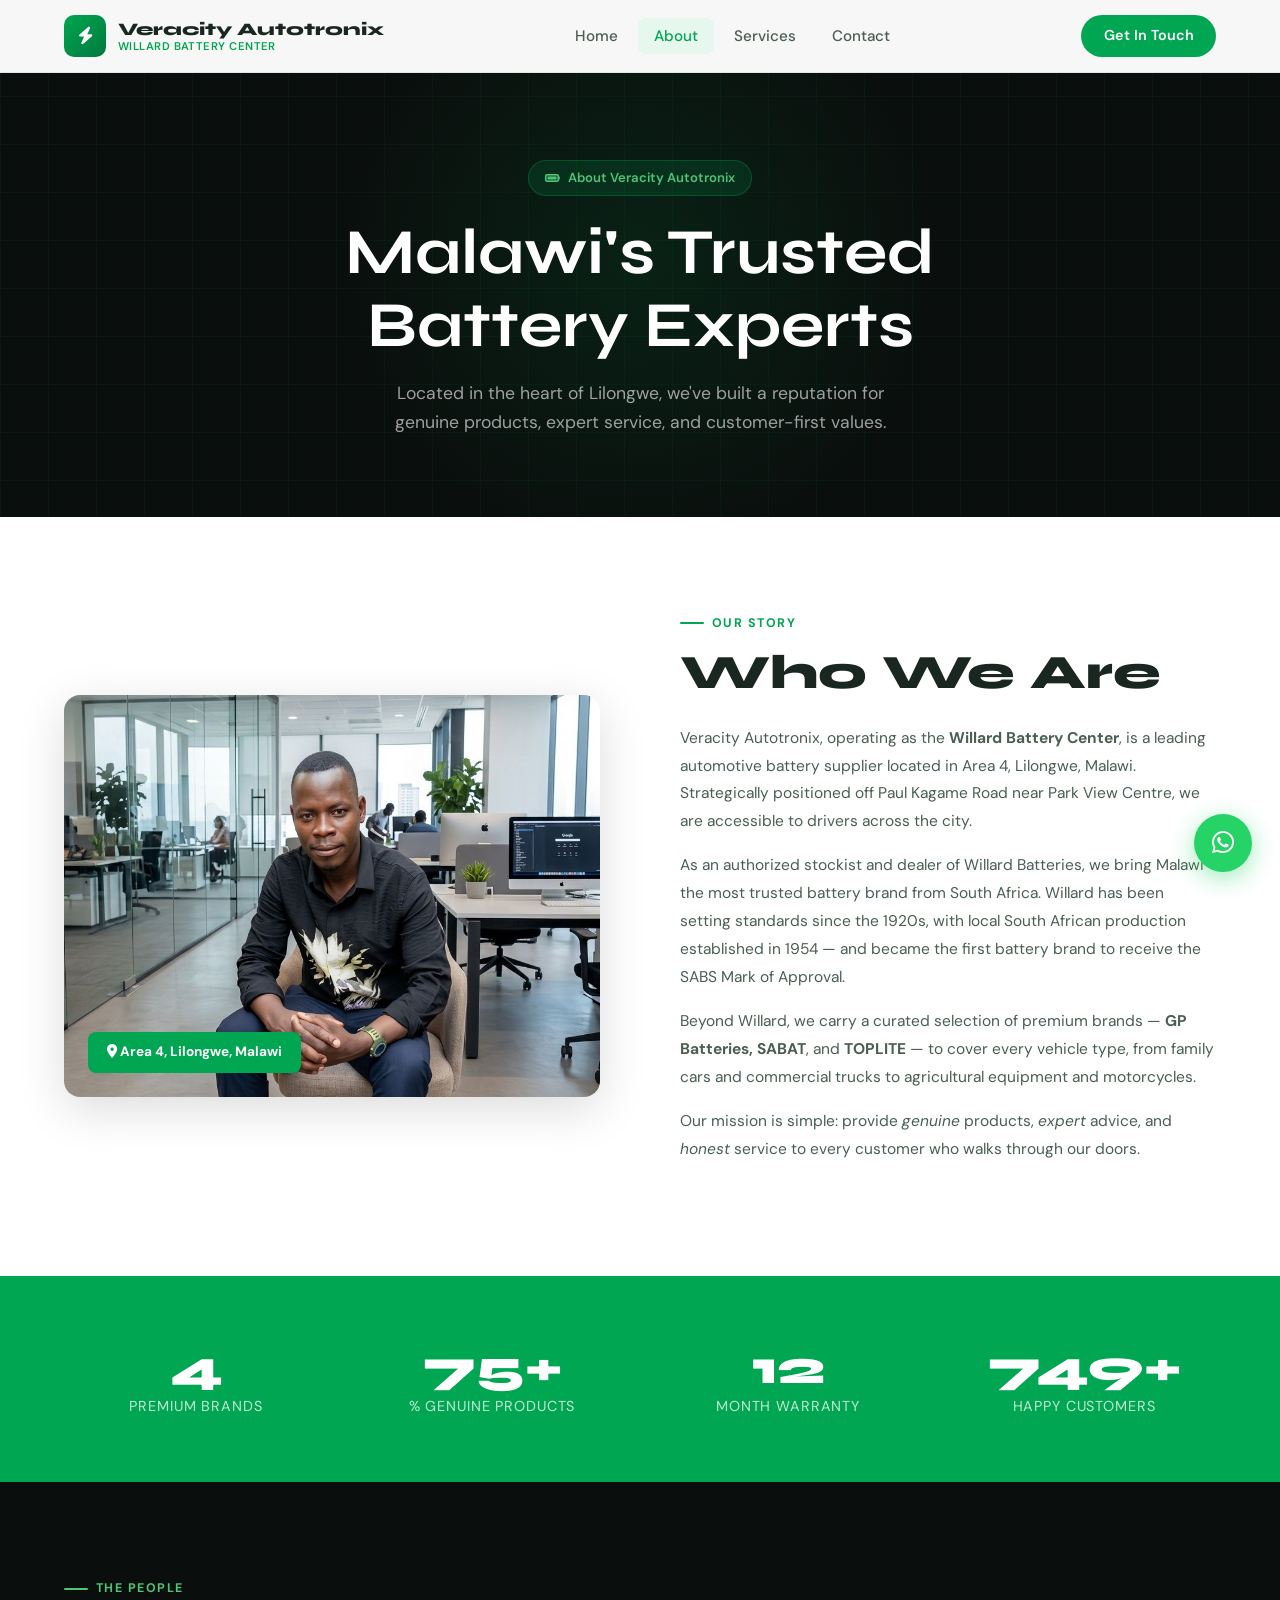
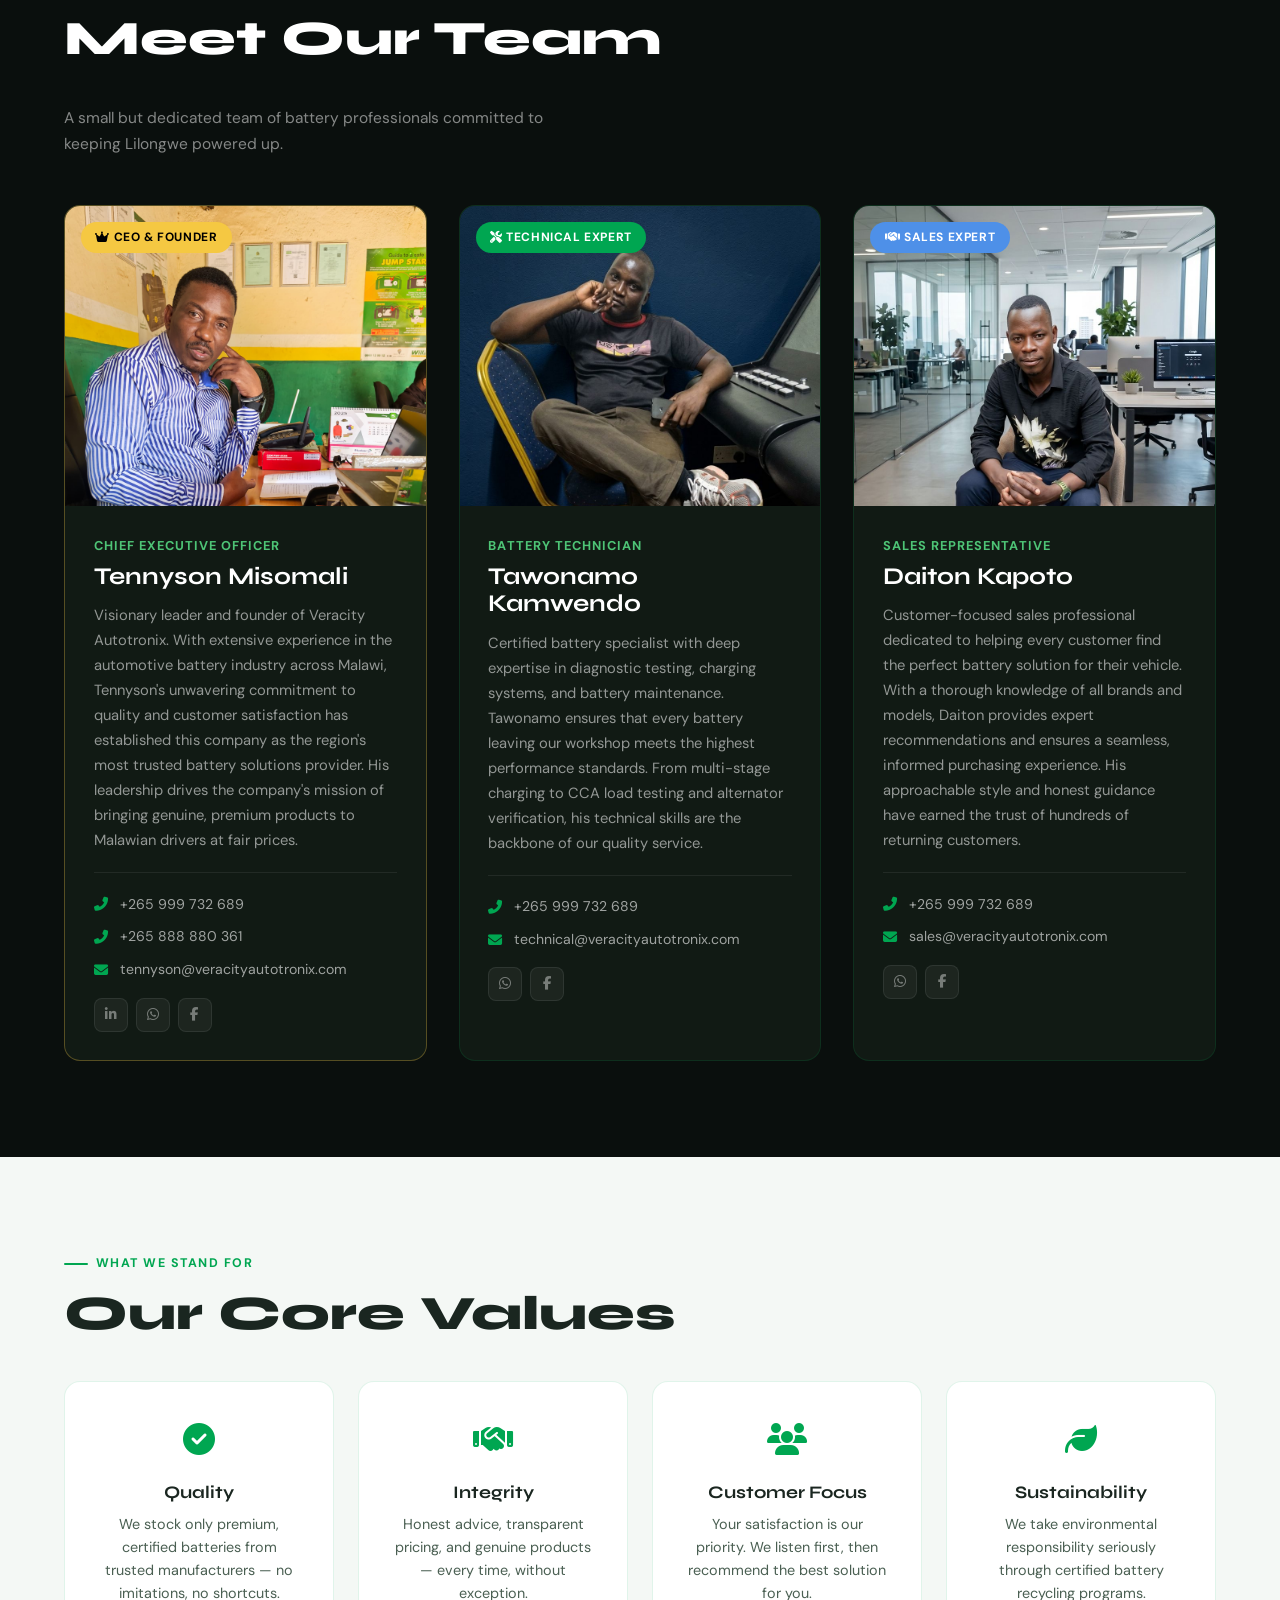
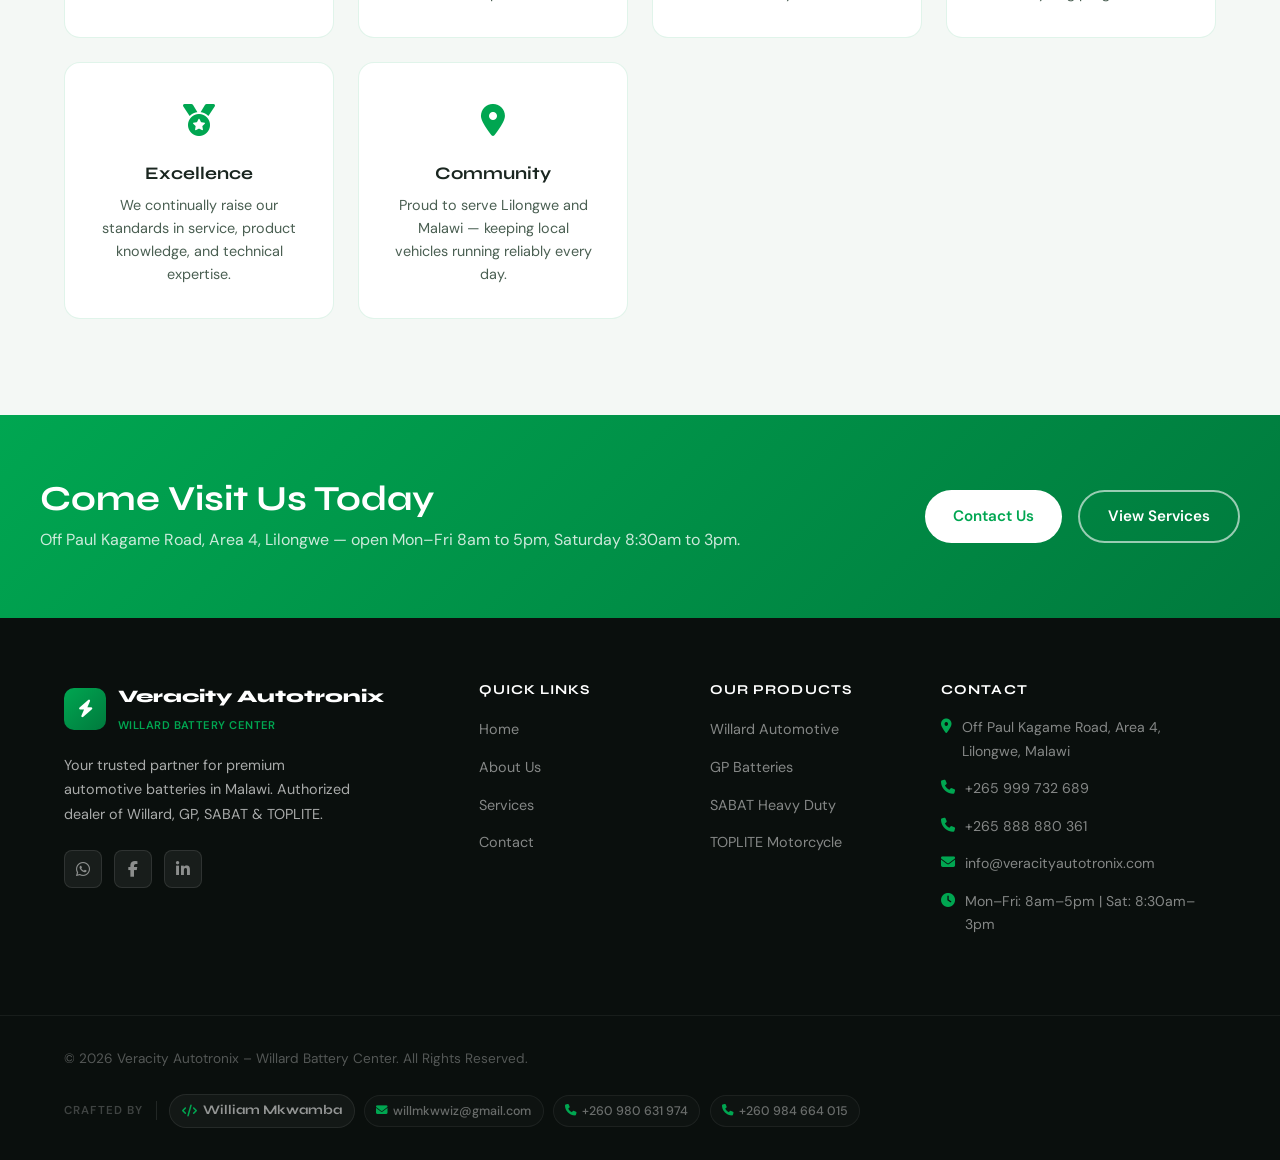
==== commit aa47704c: "Add Google Ads script to about.html Added Google Ads script for asynchronous loading." ====
--- a/about.html
+++ b/about.html
@@ -9,6 +9,8 @@
     <link href="https://fonts.googleapis.com/css2?family=Syne:wght@400;600;700;800&family=DM+Sans:wght@300;400;500;600&display=swap" rel="stylesheet">
     <link rel="stylesheet" href="https://cdnjs.cloudflare.com/ajax/libs/font-awesome/6.4.0/css/all.min.css">
     <link rel="stylesheet" href="styles.css">
+    <script async src="https://pagead2.googlesyndication.com/pagead/js/adsbygoogle.js?client=ca-pub-1726924816519357"
+     crossorigin="anonymous"></script>
 </head>
 <body>
 
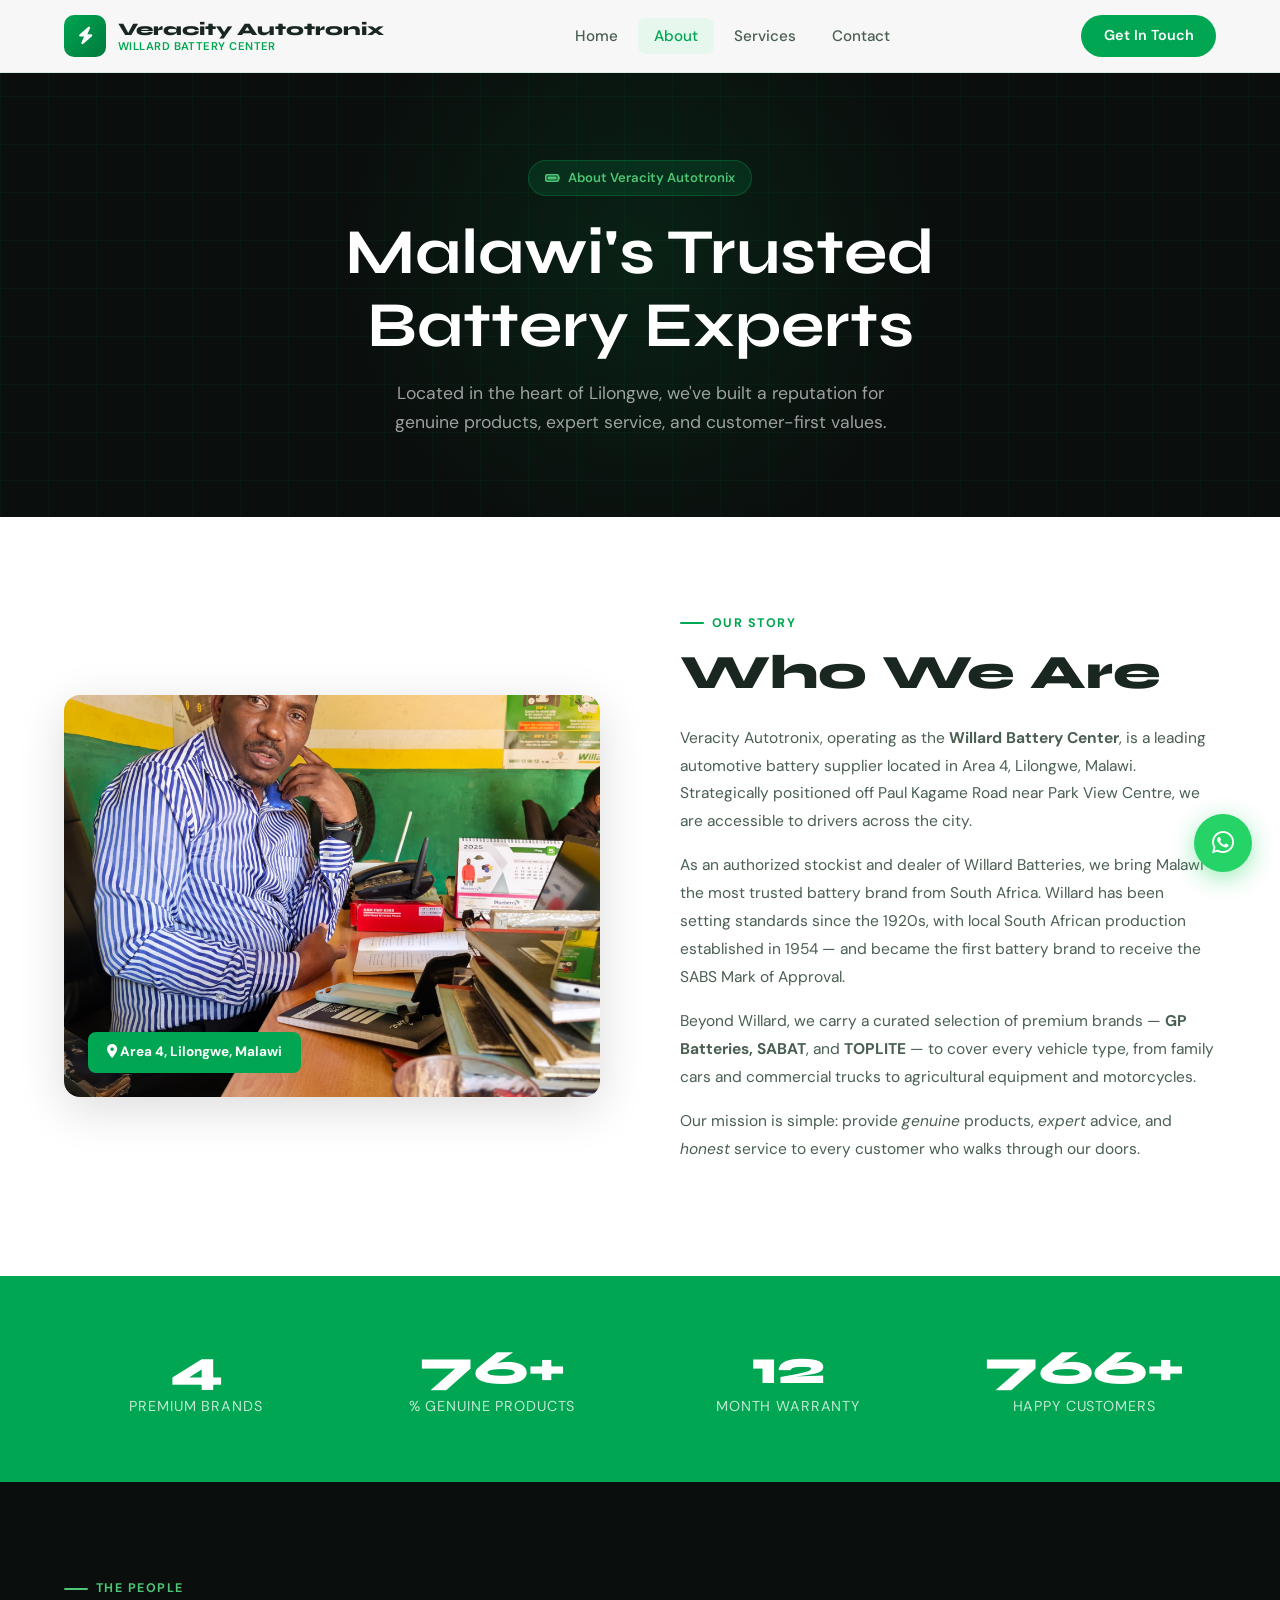
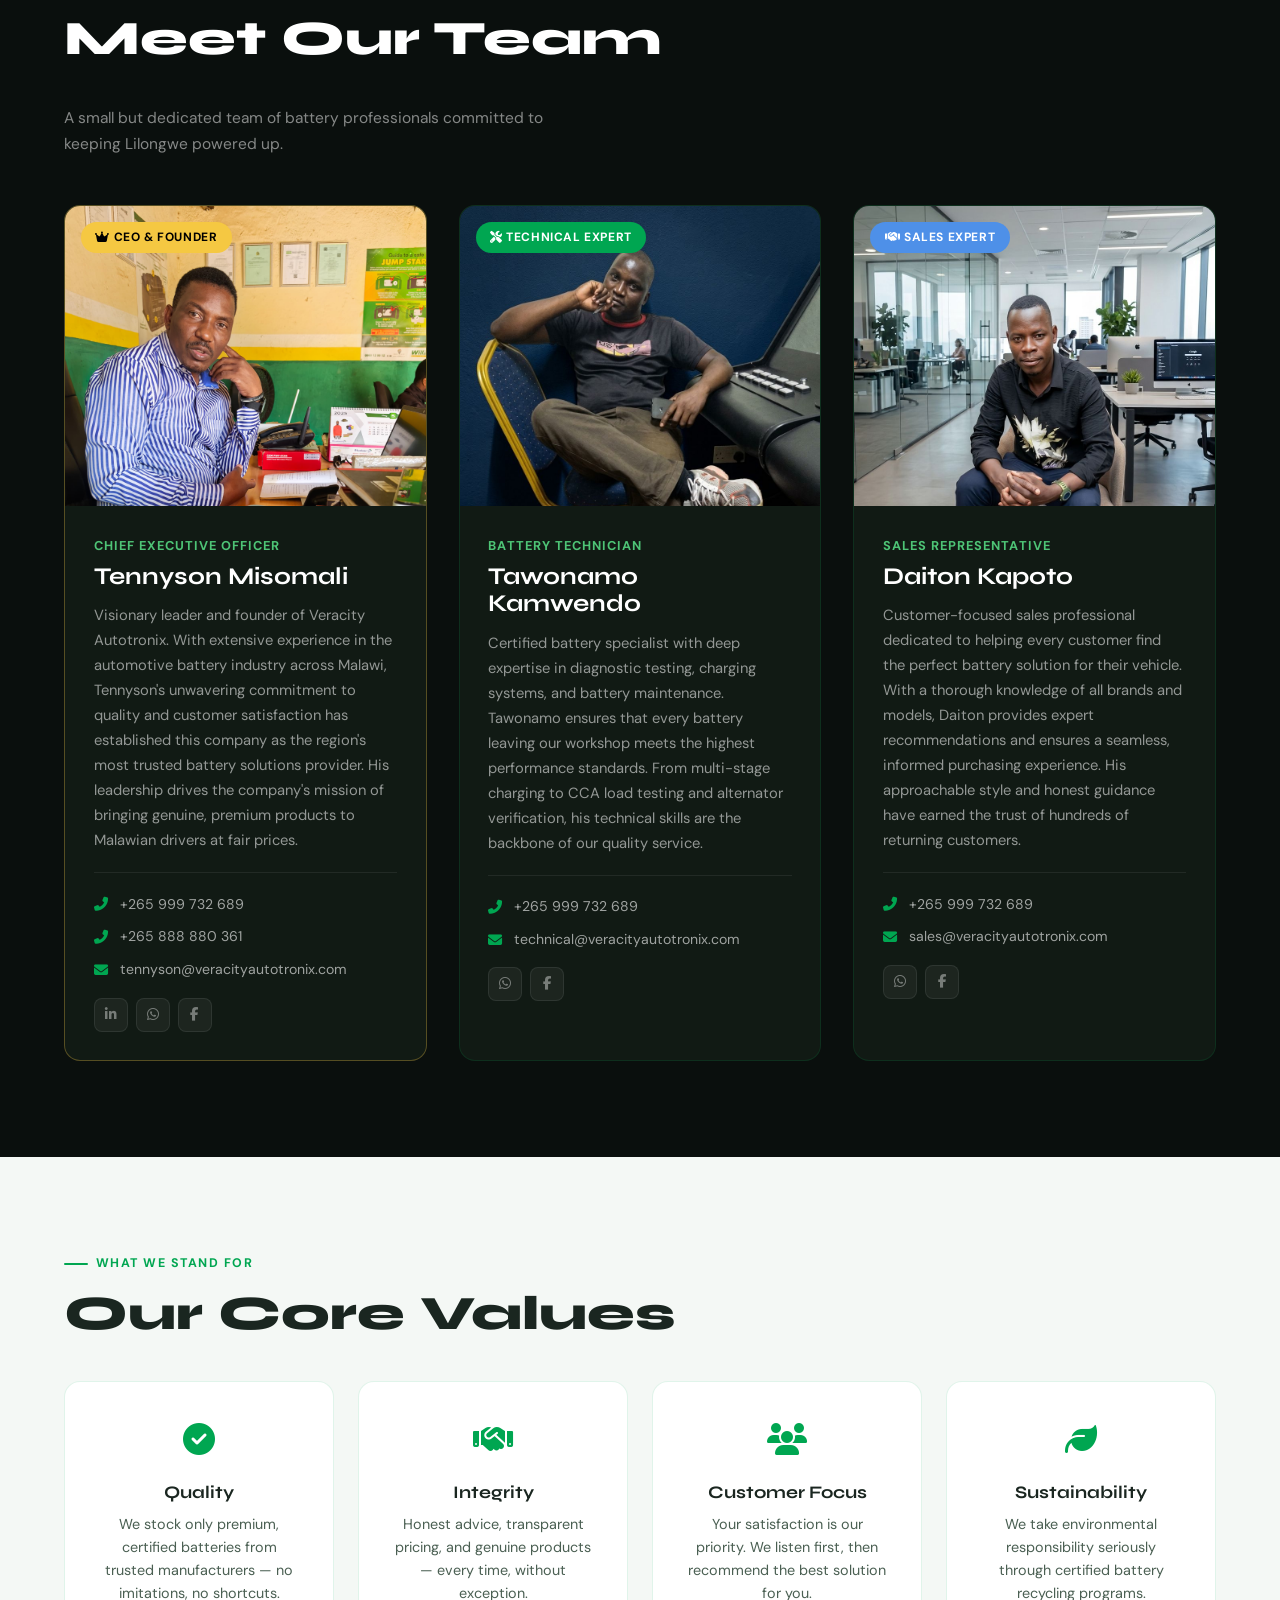
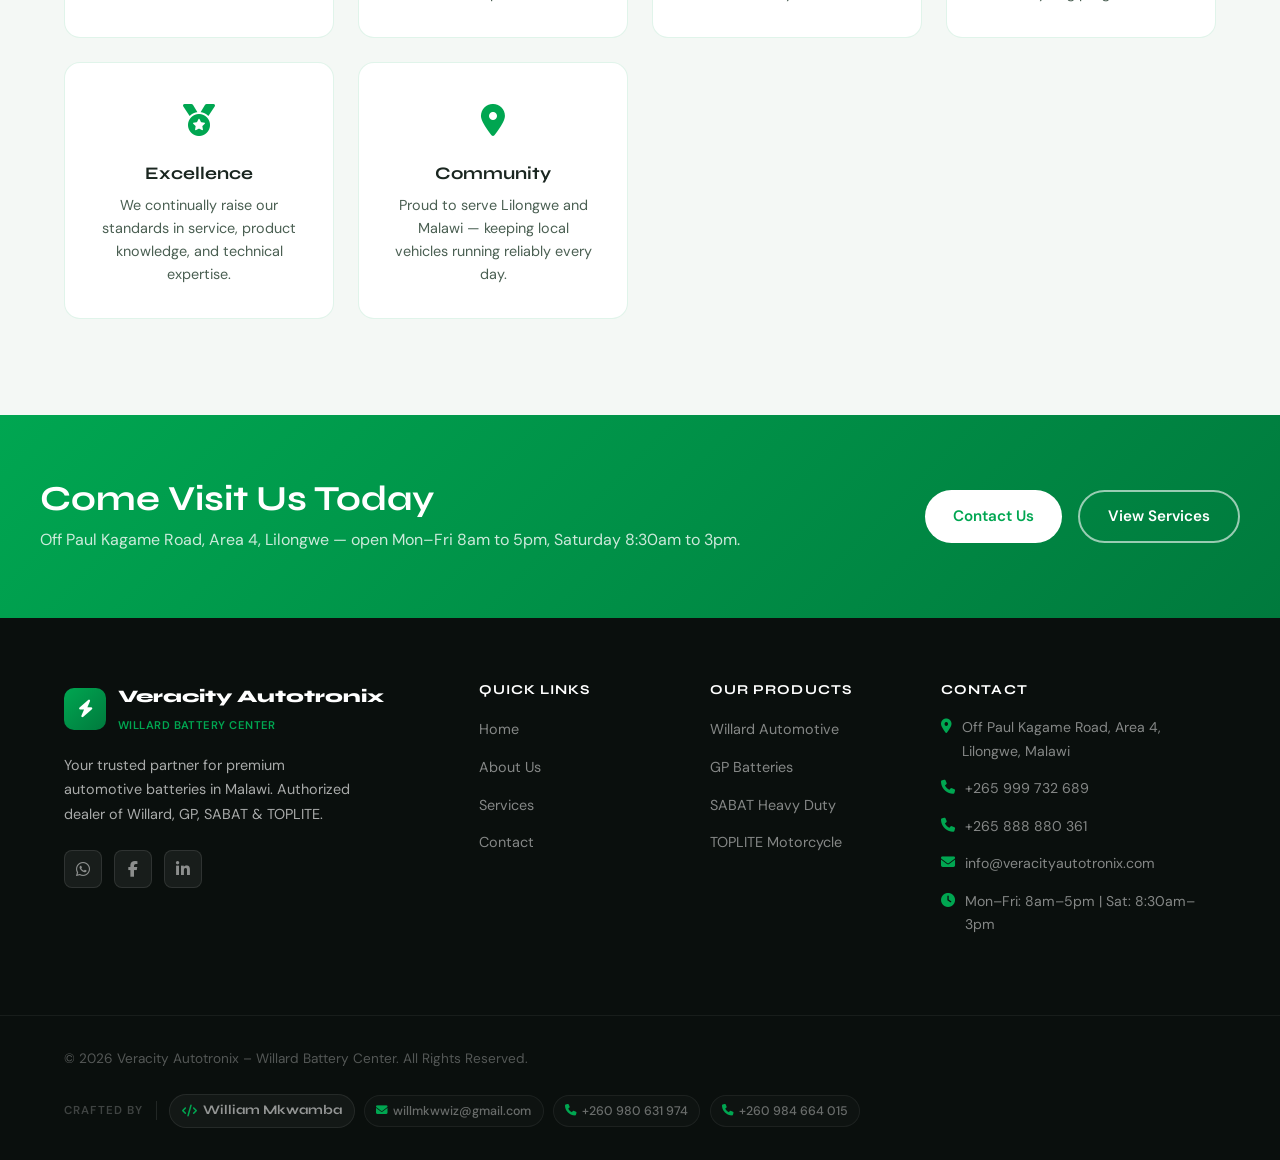
==== commit 51209b59: "Update image source in about.html" ====
--- a/about.html
+++ b/about.html
@@ -53,7 +53,7 @@
     <div class="container">
         <div class="about-story-grid">
             <div class="about-story-img reveal">
-                <img src="images/daiton-kapoto.jpg" alt="Veracity Autotronix store – Area 4, Lilongwe">
+                <img src="images/tennyson-misomali.jpg" alt="Veracity Autotronix store – Area 4, Lilongwe">
                 <div class="about-story-badge"><i class="fas fa-map-marker-alt"></i> Area 4, Lilongwe, Malawi</div>
             </div>
             <div class="about-story-text reveal">
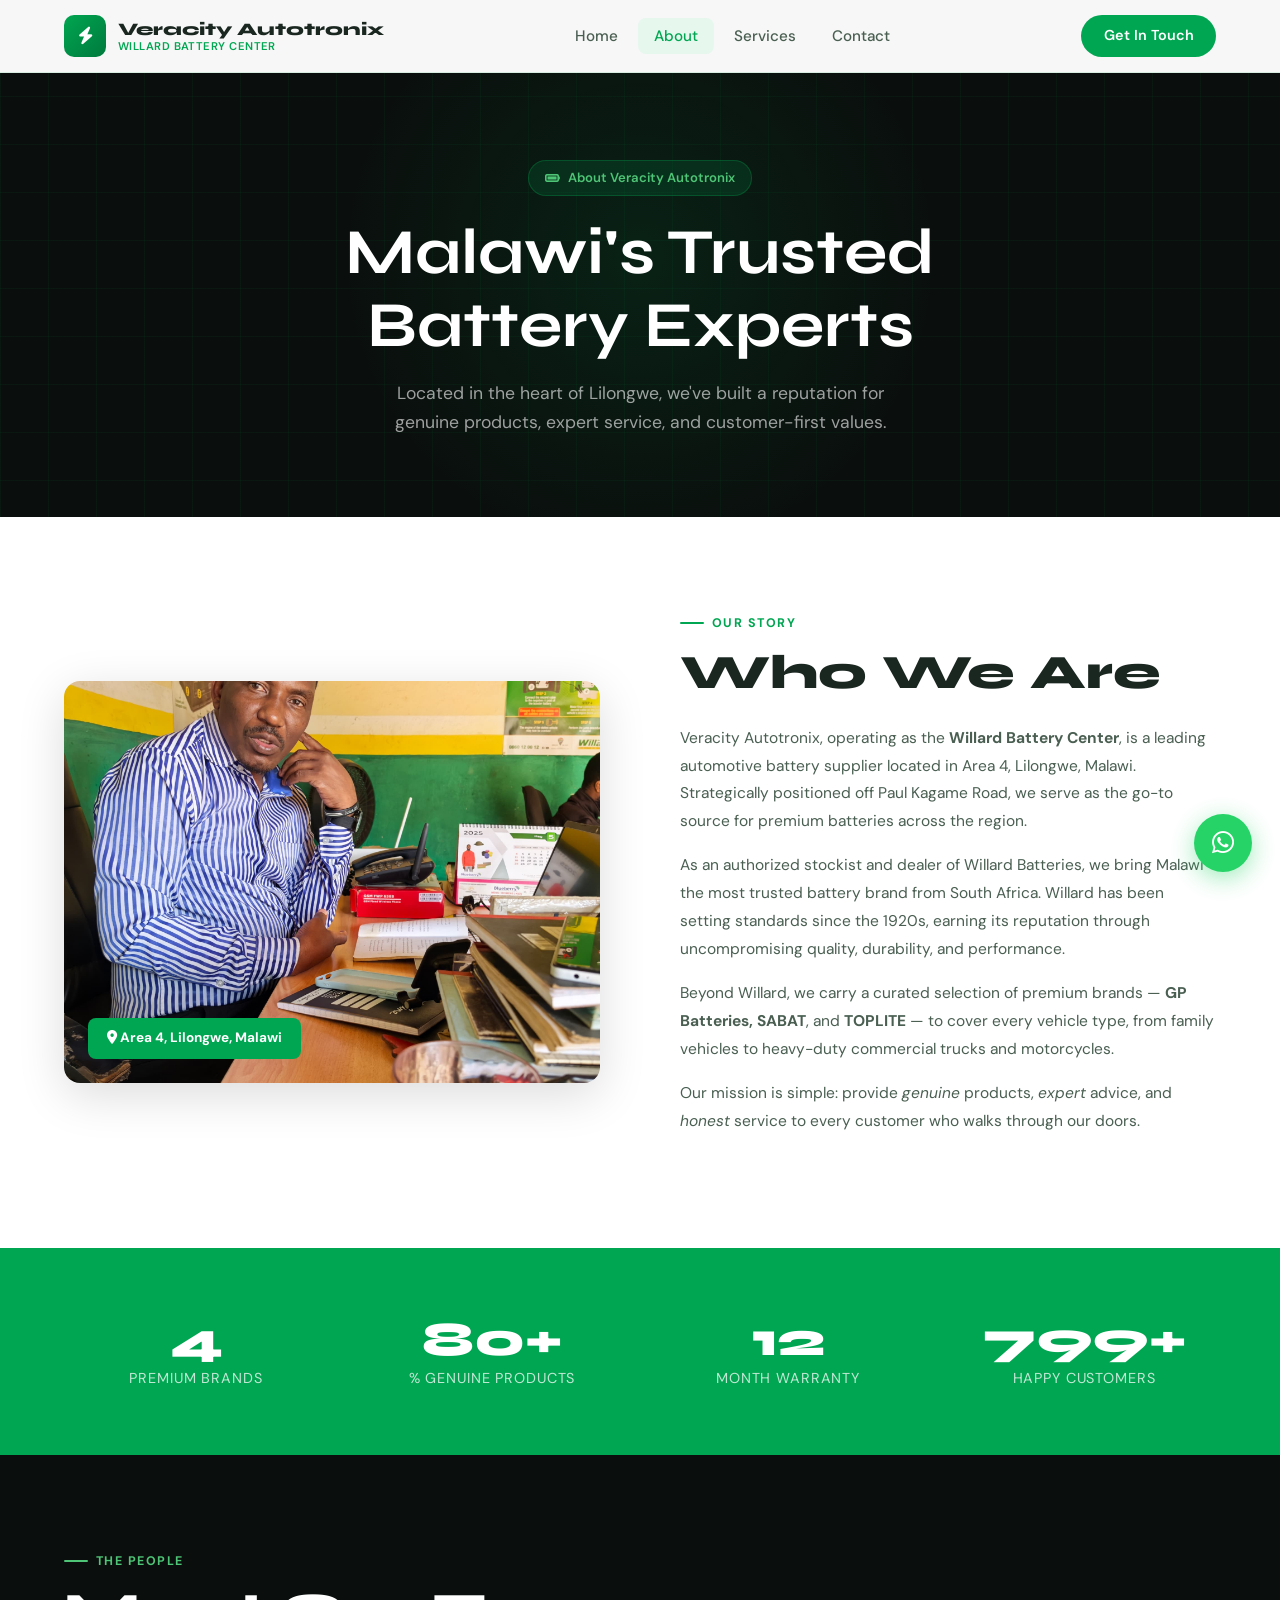
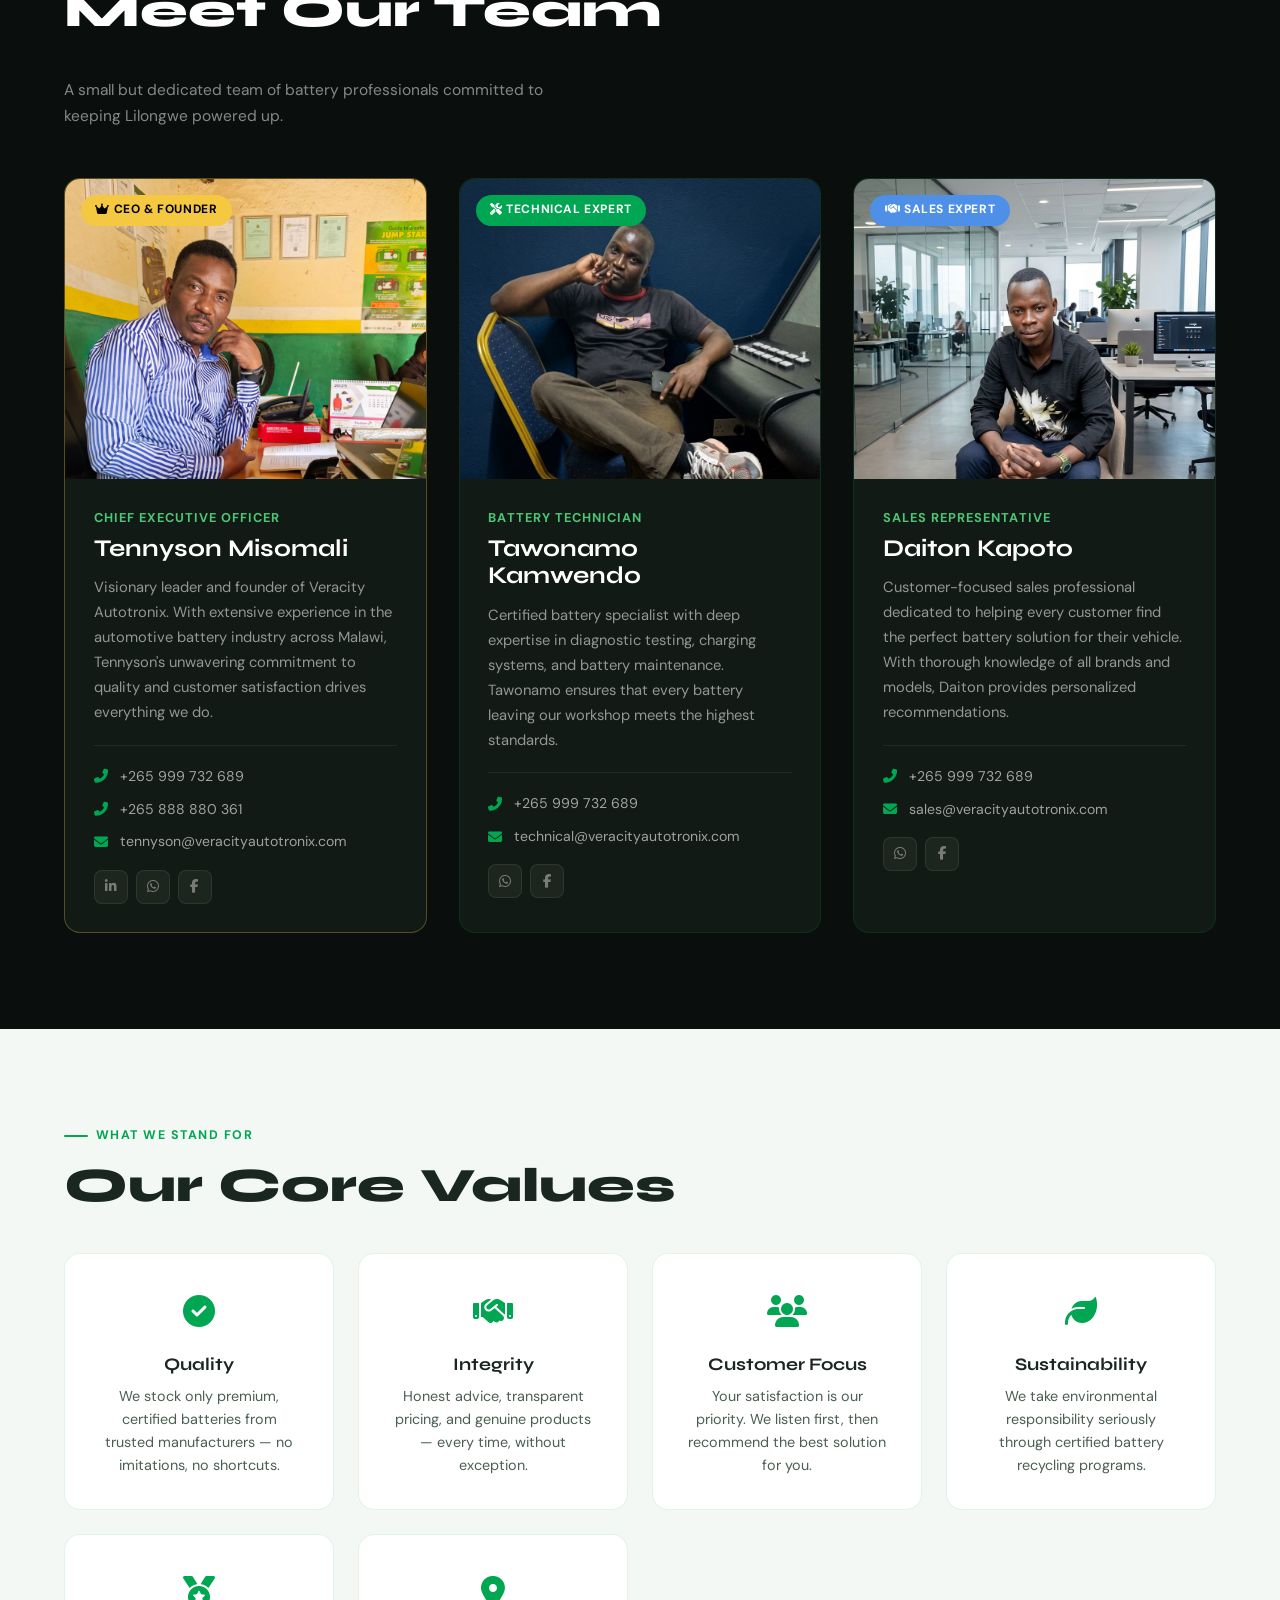
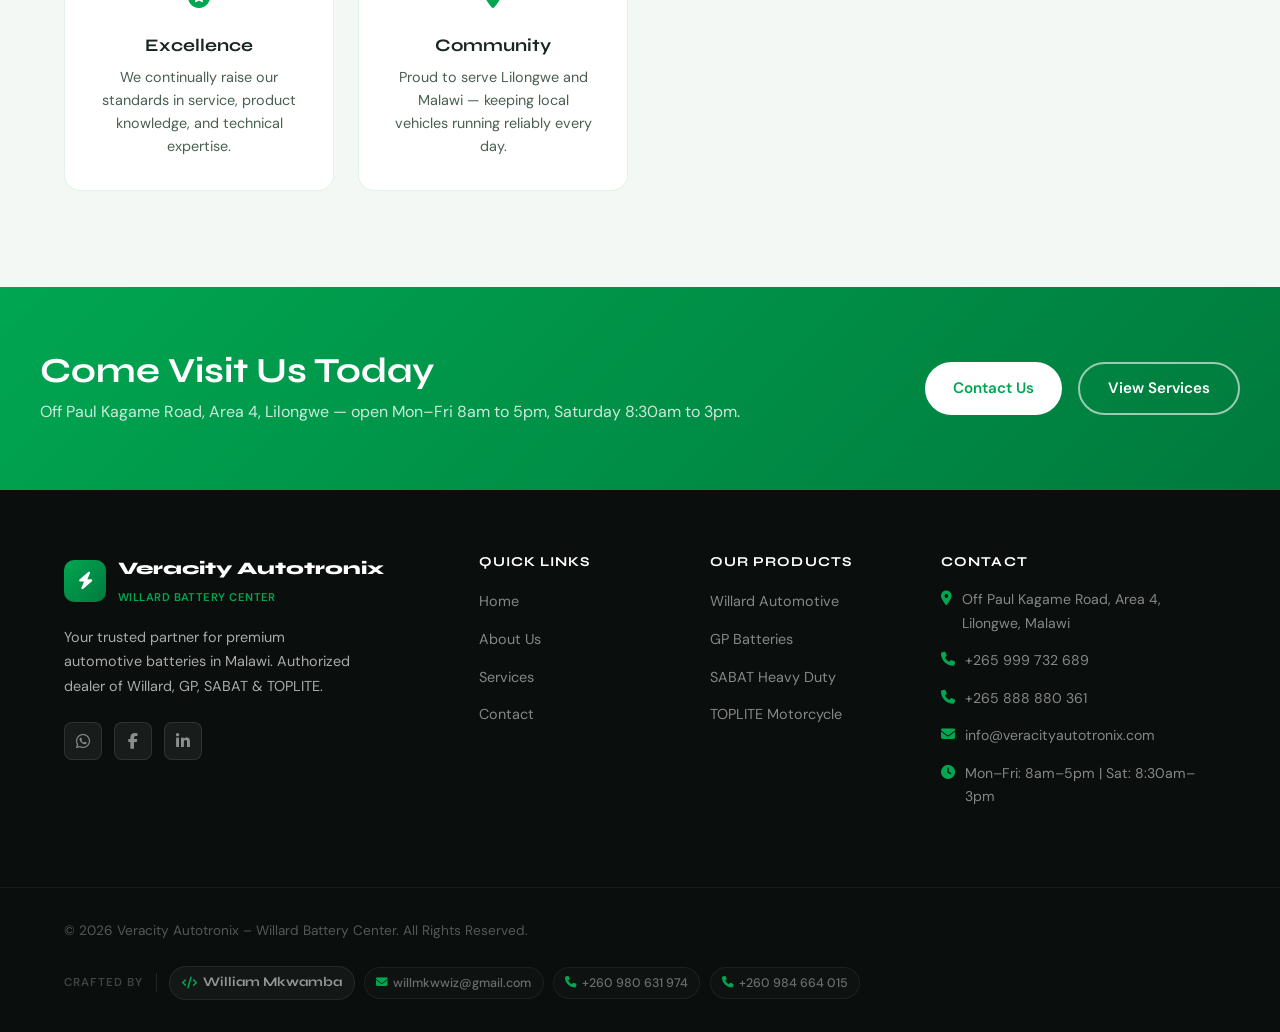
==== commit cd23bc7e: "Update about.html with improved image display and face-centered positioning for Tennyson" ====
--- a/about.html
+++ b/about.html
@@ -53,15 +53,15 @@
     <div class="container">
         <div class="about-story-grid">
             <div class="about-story-img reveal">
-                <img src="images/tennyson-misomali.jpg" alt="Veracity Autotronix store – Area 4, Lilongwe">
+                <img src="images/tennyson-misomali.jpg" alt="Tennyson Misomali - CEO of Veracity Autotronix">
                 <div class="about-story-badge"><i class="fas fa-map-marker-alt"></i> Area 4, Lilongwe, Malawi</div>
             </div>
             <div class="about-story-text reveal">
                 <div class="section-label">Our Story</div>
                 <h2 class="section-title" style="margin-bottom:1.5rem;">Who We Are</h2>
-                <p>Veracity Autotronix, operating as the <strong>Willard Battery Center</strong>, is a leading automotive battery supplier located in Area 4, Lilongwe, Malawi. Strategically positioned off Paul Kagame Road near Park View Centre, we are accessible to drivers across the city.</p>
-                <p>As an authorized stockist and dealer of Willard Batteries, we bring Malawi the most trusted battery brand from South Africa. Willard has been setting standards since the 1920s, with local South African production established in 1954 — and became the first battery brand to receive the SABS Mark of Approval.</p>
-                <p>Beyond Willard, we carry a curated selection of premium brands — <strong>GP Batteries, SABAT</strong>, and <strong>TOPLITE</strong> — to cover every vehicle type, from family cars and commercial trucks to agricultural equipment and motorcycles.</p>
+                <p>Veracity Autotronix, operating as the <strong>Willard Battery Center</strong>, is a leading automotive battery supplier located in Area 4, Lilongwe, Malawi. Strategically positioned off Paul Kagame Road, we serve as the go-to source for premium batteries across the region.</p>
+                <p>As an authorized stockist and dealer of Willard Batteries, we bring Malawi the most trusted battery brand from South Africa. Willard has been setting standards since the 1920s, earning its reputation through uncompromising quality, durability, and performance.</p>
+                <p>Beyond Willard, we carry a curated selection of premium brands — <strong>GP Batteries, SABAT</strong>, and <strong>TOPLITE</strong> — to cover every vehicle type, from family vehicles to heavy-duty commercial trucks and motorcycles.</p>
                 <p>Our mission is simple: provide <em>genuine</em> products, <em>expert</em> advice, and <em>honest</em> service to every customer who walks through our doors.</p>
             </div>
         </div>
@@ -110,7 +110,7 @@
                 <div class="tf-body">
                     <div class="tf-role">Chief Executive Officer</div>
                     <h3>Tennyson Misomali</h3>
-                    <p>Visionary leader and founder of Veracity Autotronix. With extensive experience in the automotive battery industry across Malawi, Tennyson's unwavering commitment to quality and customer satisfaction has established this company as the region's most trusted battery solutions provider. His leadership drives the company's mission of bringing genuine, premium products to Malawian drivers at fair prices.</p>
+                    <p>Visionary leader and founder of Veracity Autotronix. With extensive experience in the automotive battery industry across Malawi, Tennyson's unwavering commitment to quality and customer satisfaction drives everything we do.</p>
                     <div class="tf-contacts">
                         <div class="tf-contact-row"><i class="fas fa-phone-alt"></i><a href="tel:+265999732689">+265 999 732 689</a></div>
                         <div class="tf-contact-row"><i class="fas fa-phone-alt"></i><a href="tel:+265888880361">+265 888 880 361</a></div>
@@ -133,7 +133,7 @@
                 <div class="tf-body">
                     <div class="tf-role">Battery Technician</div>
                     <h3>Tawonamo Kamwendo</h3>
-                    <p>Certified battery specialist with deep expertise in diagnostic testing, charging systems, and battery maintenance. Tawonamo ensures that every battery leaving our workshop meets the highest performance standards. From multi-stage charging to CCA load testing and alternator verification, his technical skills are the backbone of our quality service.</p>
+                    <p>Certified battery specialist with deep expertise in diagnostic testing, charging systems, and battery maintenance. Tawonamo ensures that every battery leaving our workshop meets the highest standards.</p>
                     <div class="tf-contacts">
                         <div class="tf-contact-row"><i class="fas fa-phone-alt"></i><a href="tel:+265999732689">+265 999 732 689</a></div>
                         <div class="tf-contact-row"><i class="fas fa-envelope"></i><a href="mailto:technical@veracityautotronix.com">technical@veracityautotronix.com</a></div>
@@ -154,7 +154,7 @@
                 <div class="tf-body">
                     <div class="tf-role">Sales Representative</div>
                     <h3>Daiton Kapoto</h3>
-                    <p>Customer-focused sales professional dedicated to helping every customer find the perfect battery solution for their vehicle. With a thorough knowledge of all brands and models, Daiton provides expert recommendations and ensures a seamless, informed purchasing experience. His approachable style and honest guidance have earned the trust of hundreds of returning customers.</p>
+                    <p>Customer-focused sales professional dedicated to helping every customer find the perfect battery solution for their vehicle. With thorough knowledge of all brands and models, Daiton provides personalized recommendations.</p>
                     <div class="tf-contacts">
                         <div class="tf-contact-row"><i class="fas fa-phone-alt"></i><a href="tel:+265999732689">+265 999 732 689</a></div>
                         <div class="tf-contact-row"><i class="fas fa-envelope"></i><a href="mailto:sales@veracityautotronix.com">sales@veracityautotronix.com</a></div>
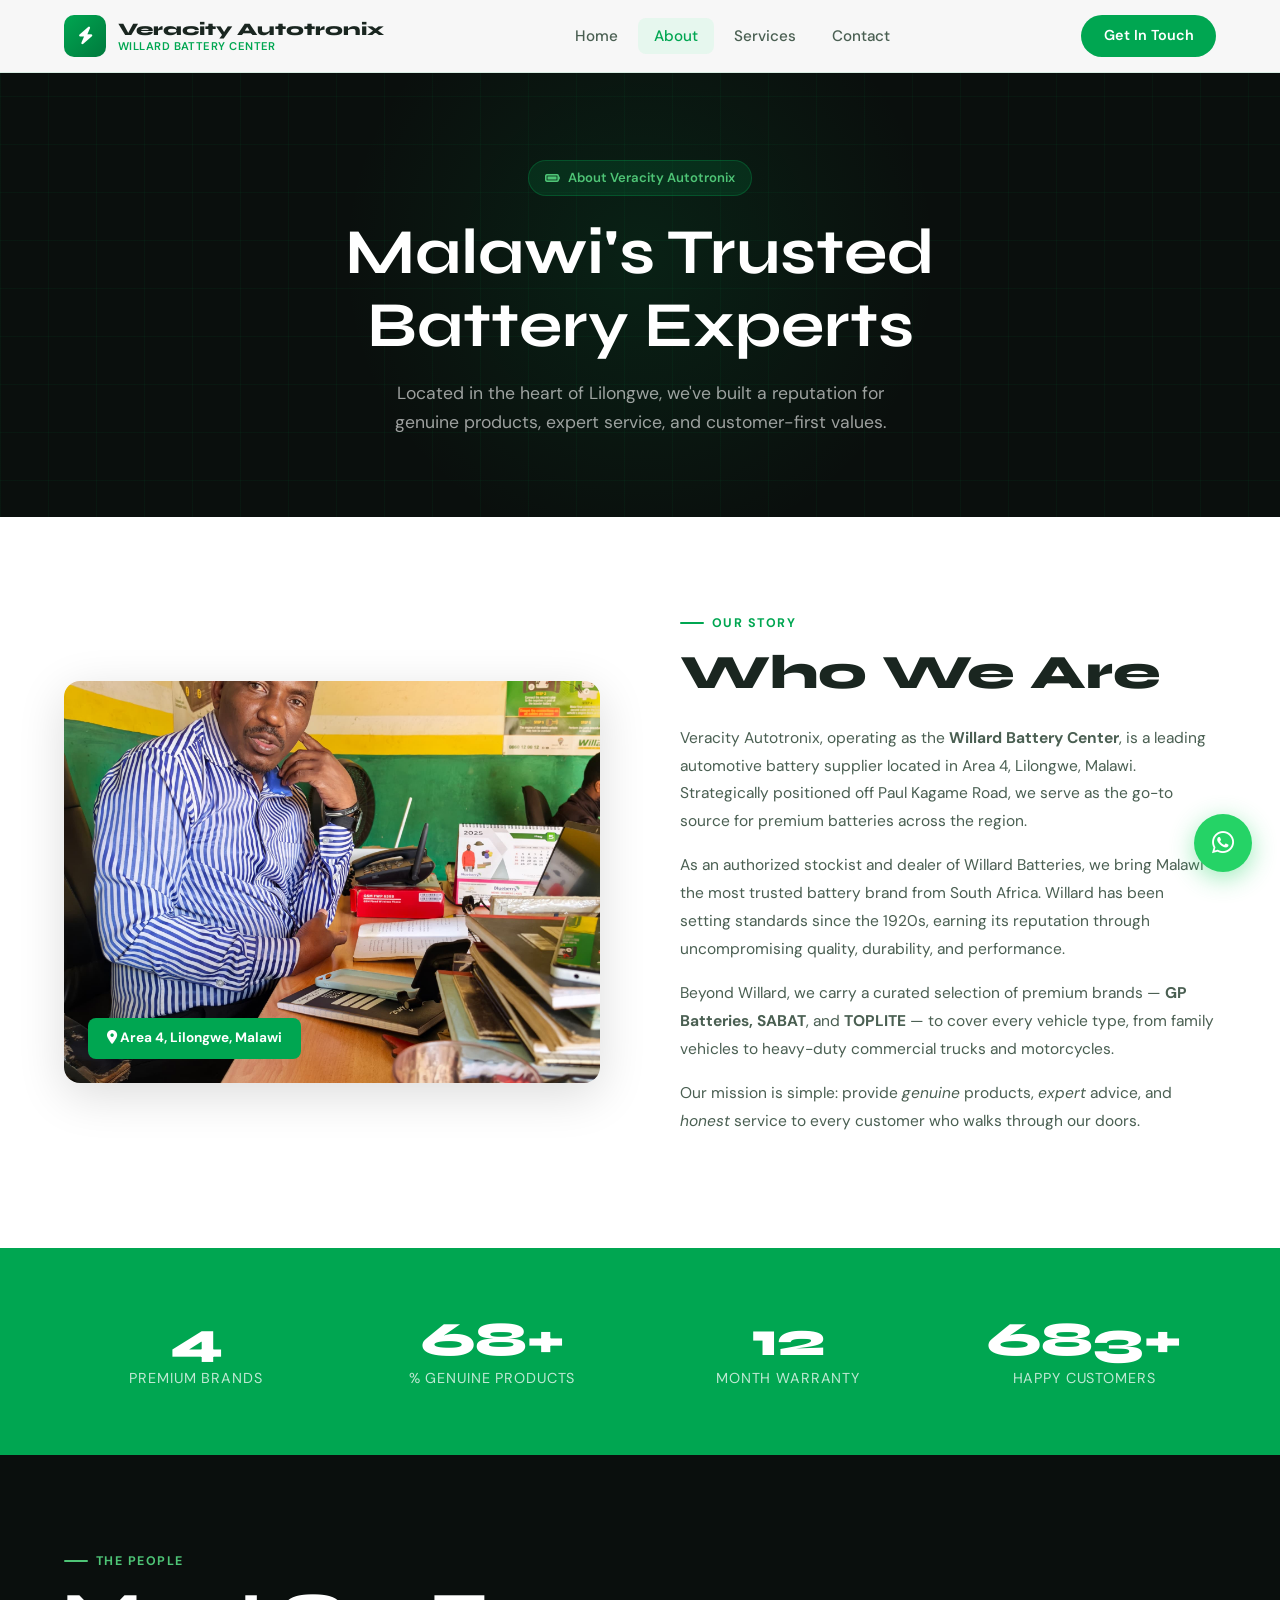
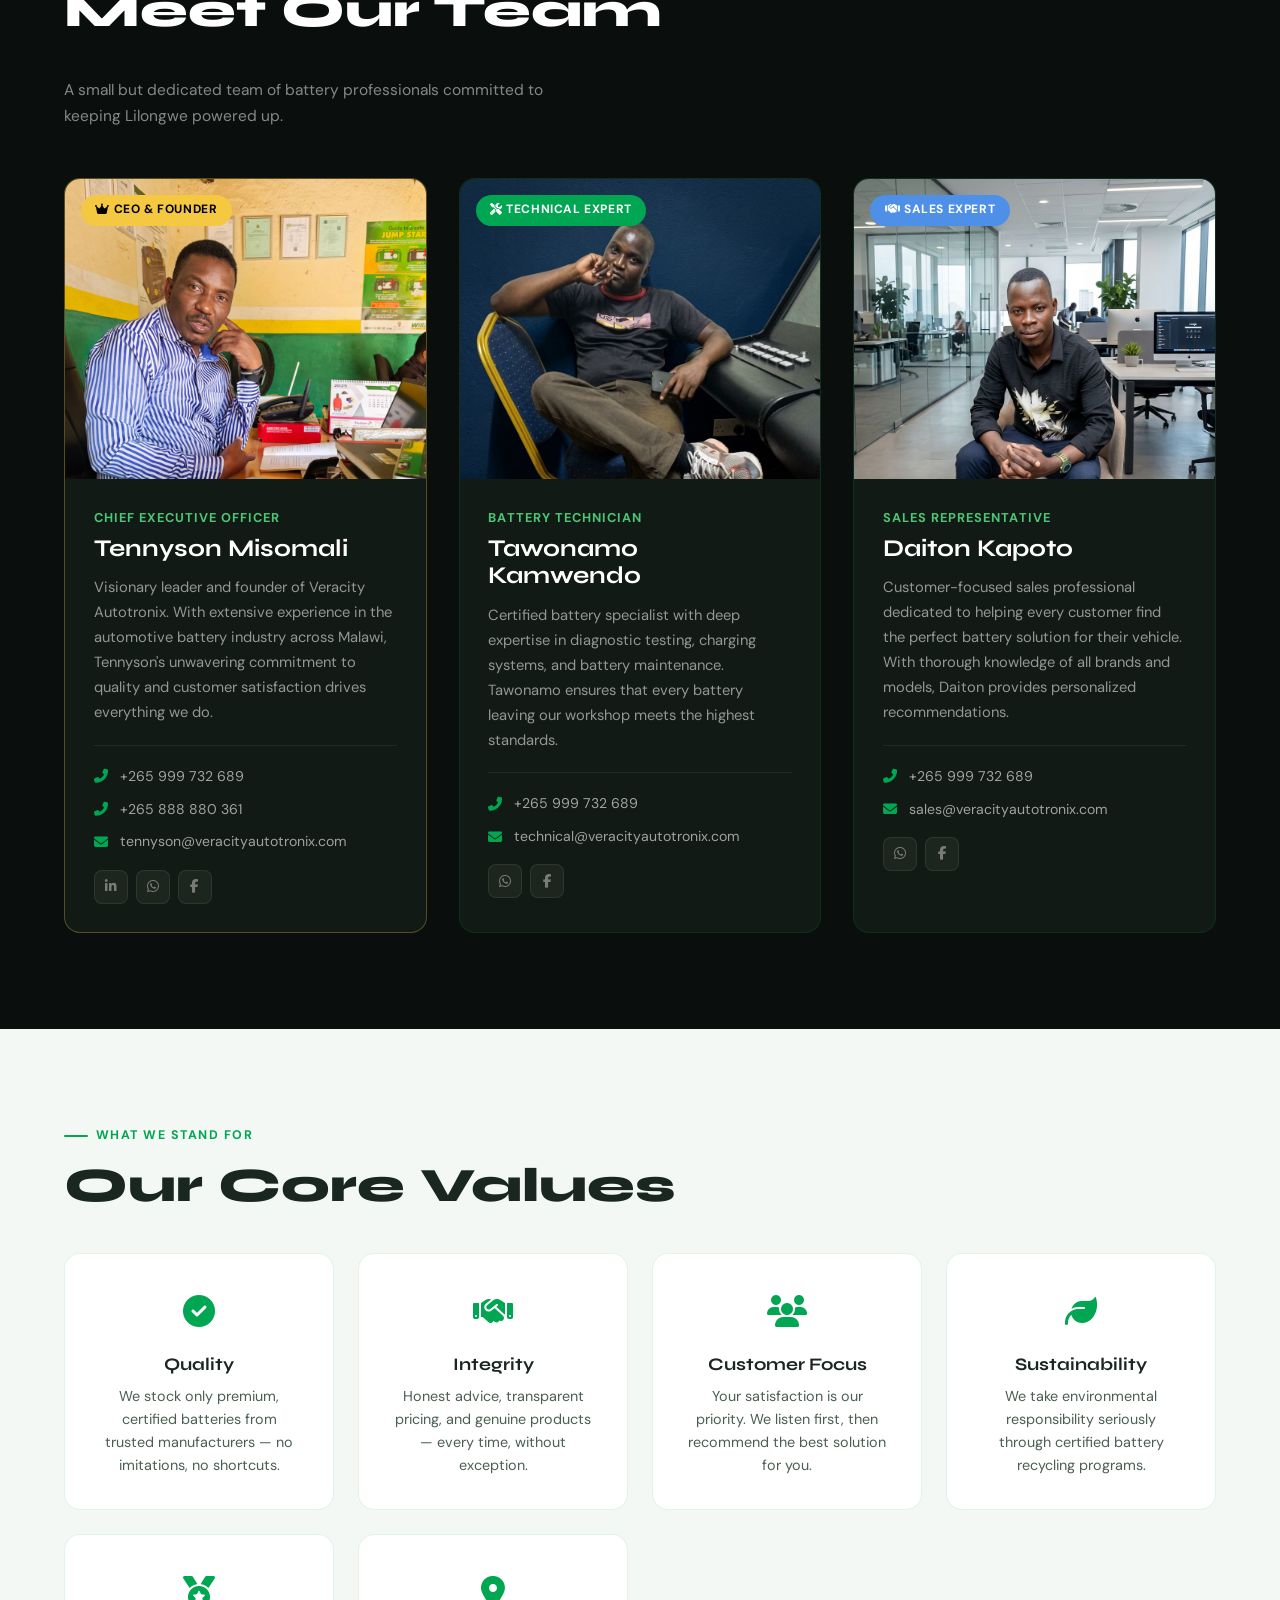
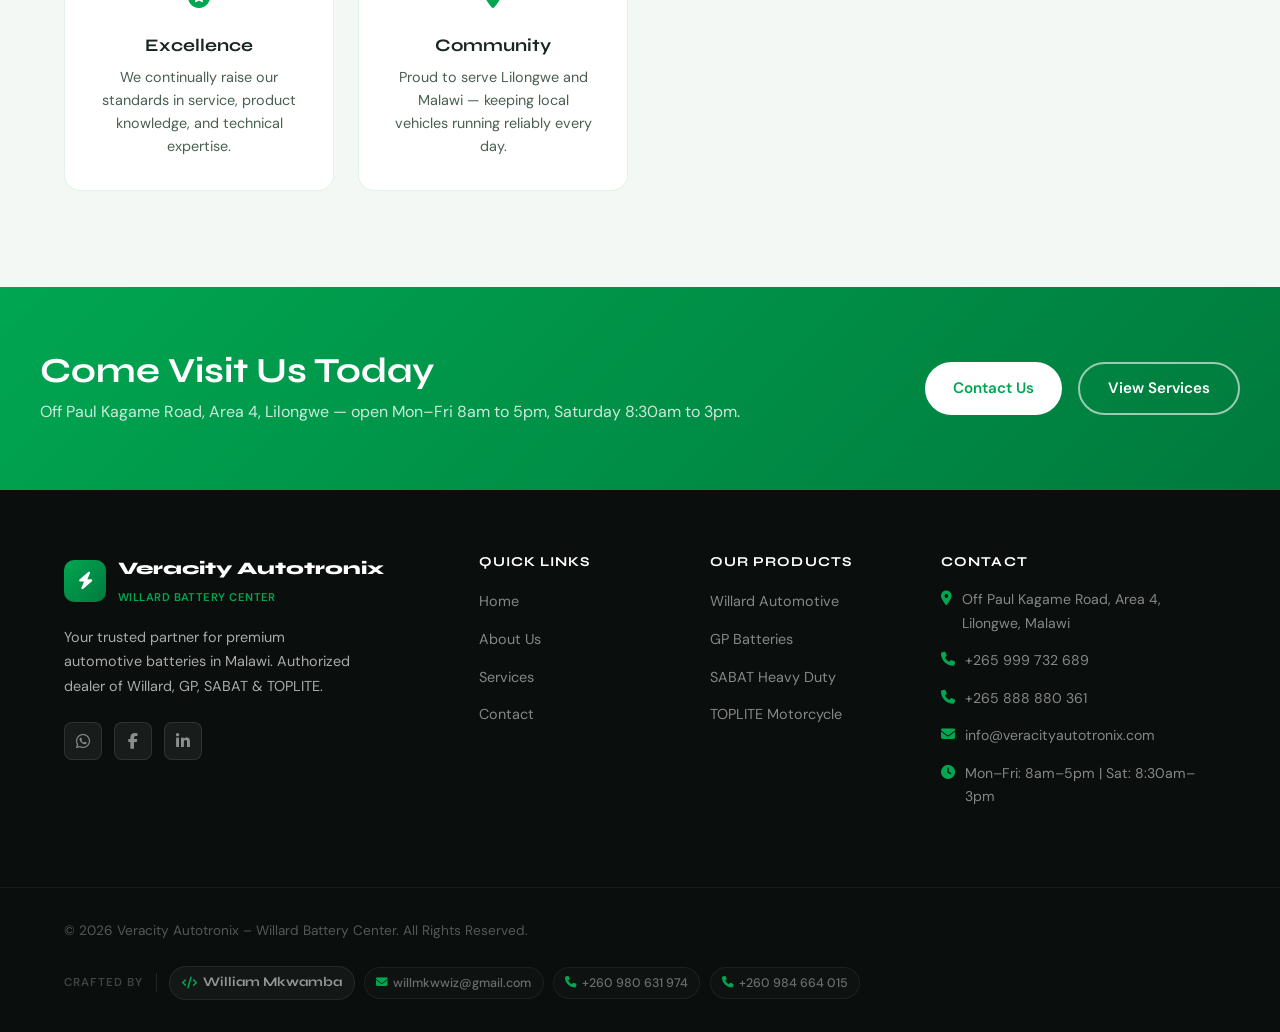
==== commit 23860f14: "Integrate Google Analytics tracking script Added Google Analytics tracking code to the page." ====
--- a/about.html
+++ b/about.html
@@ -12,6 +12,15 @@
     <script async src="https://pagead2.googlesyndication.com/pagead/js/adsbygoogle.js?client=ca-pub-1726924816519357"
      crossorigin="anonymous"></script>
 </head>
+    <!-- Google tag (gtag.js) -->
+<script async src="https://www.googletagmanager.com/gtag/js?id=G-34JRQ8Z8X9"></script>
+<script>
+  window.dataLayer = window.dataLayer || [];
+  function gtag(){dataLayer.push(arguments);}
+  gtag('js', new Date());
+
+  gtag('config', 'G-34JRQ8Z8X9');
+</script>
 <body>
 
 <!-- NAV -->
--- a/styles.css
+++ b/styles.css
@@ -959,4 +959,81 @@
     .section-title { font-size: 1.8rem; }
     .brand-pills { gap: 0.5rem; }
     .brands-inner { flex-direction: column; align-items: flex-start; }
-}
+
+
+
+
+   /* ================================================
+   VIDEO AD SYSTEM & GLASS BACKDROP FILTER
+   ================================================ */
+.ad-overlay {
+    position: fixed;
+    top: 0;
+    left: 0;
+    width: 100%;
+    height: 100%;
+    background-color: rgba(10, 15, 13, 0.85); /* Deep tint using your var(--dark) */
+    backdrop-filter: blur(12px);               /* Beautiful frosted glass effect */
+    -webkit-backdrop-filter: blur(12px);
+    z-index: 99999;                            /* Ensures display on top of absolute layout elements */
+    display: flex;
+    justify-content: center;
+    align-items: center;
+    cursor: pointer;                           /* Signals backdrop can be tapped to quit */
+    transition: var(--transition);
+}
+
+.ad-modal-content {
+    background: var(--white);
+    padding: 1rem;                             /* Slim styling profile around media edge */
+    border-radius: var(--radius);              /* Matches your layout's 16px radius asset */
+    max-width: 720px;                          /* Widescreen presentation size profile */
+    width: 90%;
+    position: relative;
+    cursor: default;                           /* Overrides pointer logic so video player works natively */
+    box-shadow: var(--shadow-lg);
+    border: 1px solid var(--border);
+    animation: fadeUp 0.4s cubic-bezier(0.4, 0, 0.2, 1) both;
+}
+
+.ad-video-wrapper {
+    width: 100%;
+    overflow: hidden;
+    border-radius: var(--radius-sm);           /* Rounded player edges */
+    background: #000;                          /* Prevent clipping flashing colors */
+    display: block;
+}
+
+.ad-video-wrapper video {
+    display: block;
+    width: 100%;
+    height: auto;
+}
+
+/* Accessible Manual Close Button fallback hook */
+.ad-close-btn {
+    position: absolute;
+    top: -2.5rem;                              /* Floats clean button right outside video boundary frame */
+    right: 0;
+    background: none;
+    border: none;
+    font-size: 2.2rem;
+    cursor: pointer;
+    color: var(--white);                       /* White contrast color over dark overlay grid background */
+    transition: var(--transition);
+}
+.ad-close-btn:hover {
+    color: var(--green);
+}
+
+
+
+
+
+
+
+
+
+
+
+
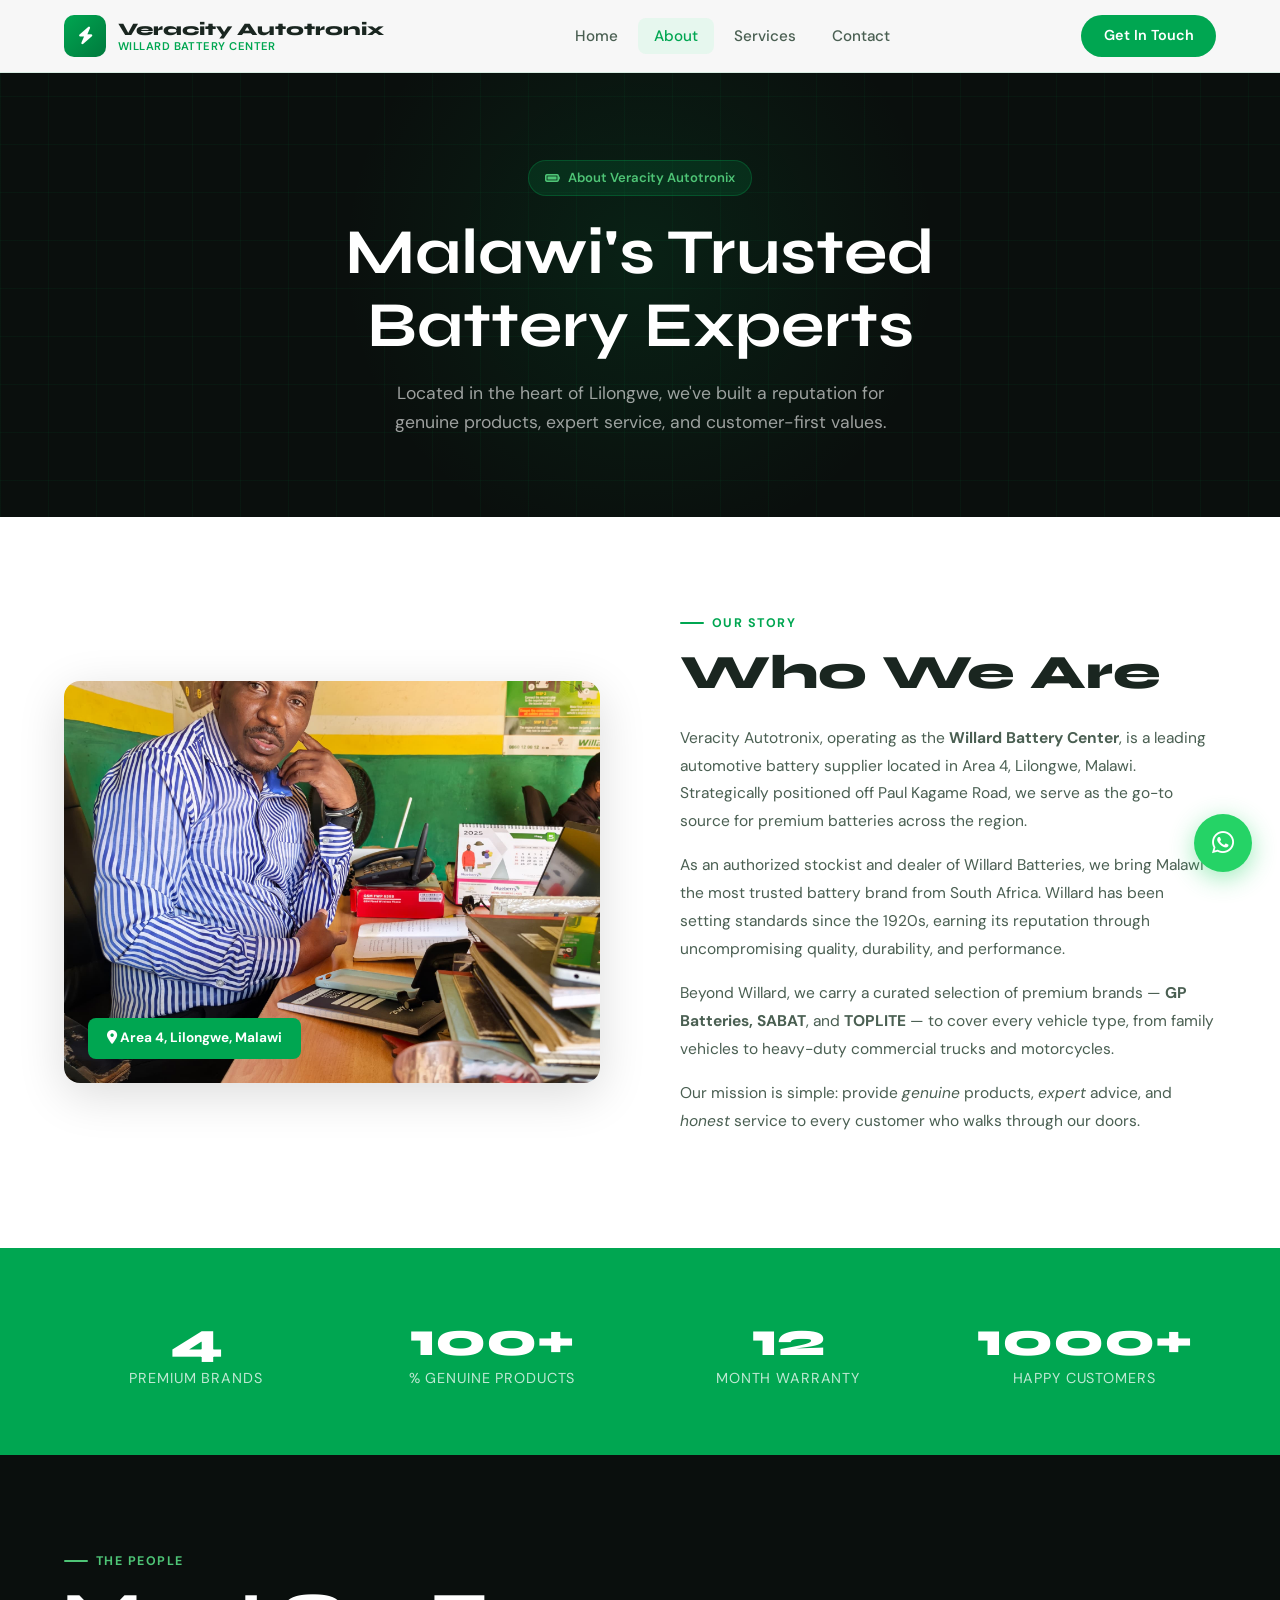
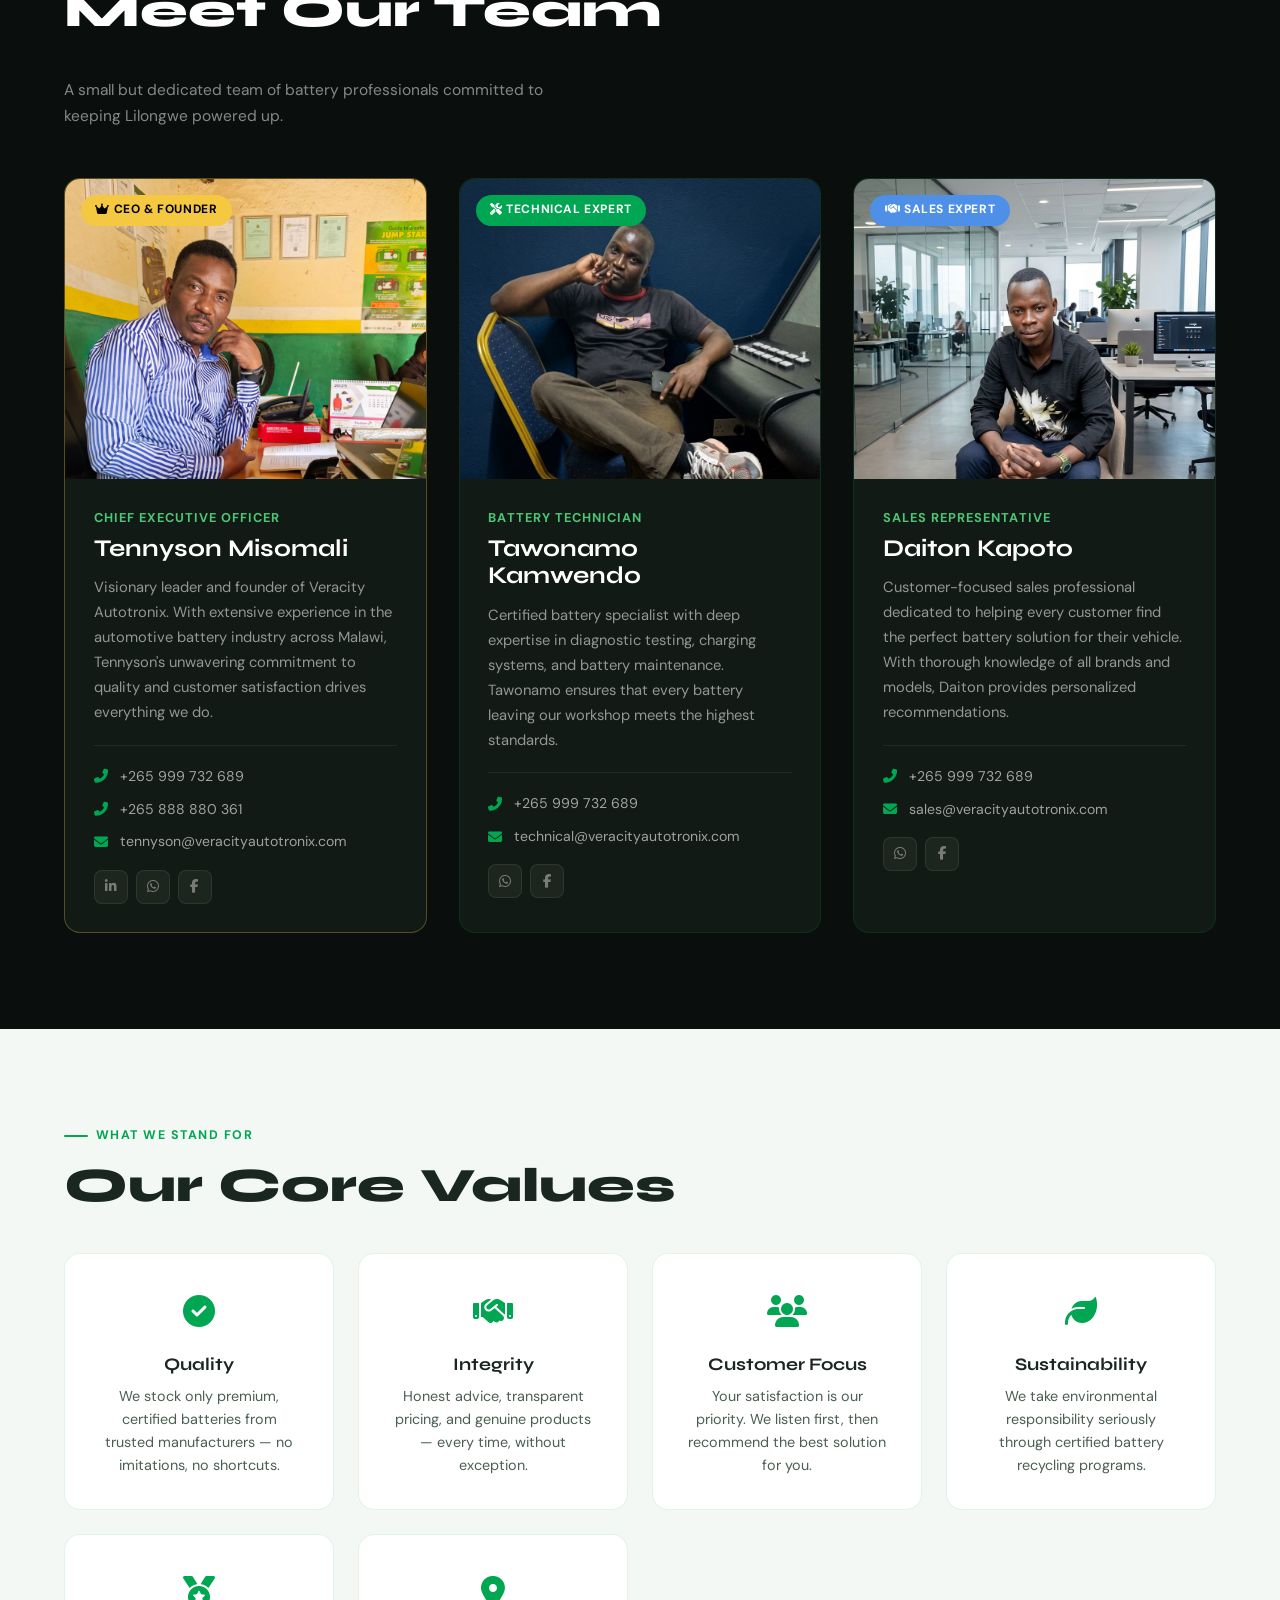
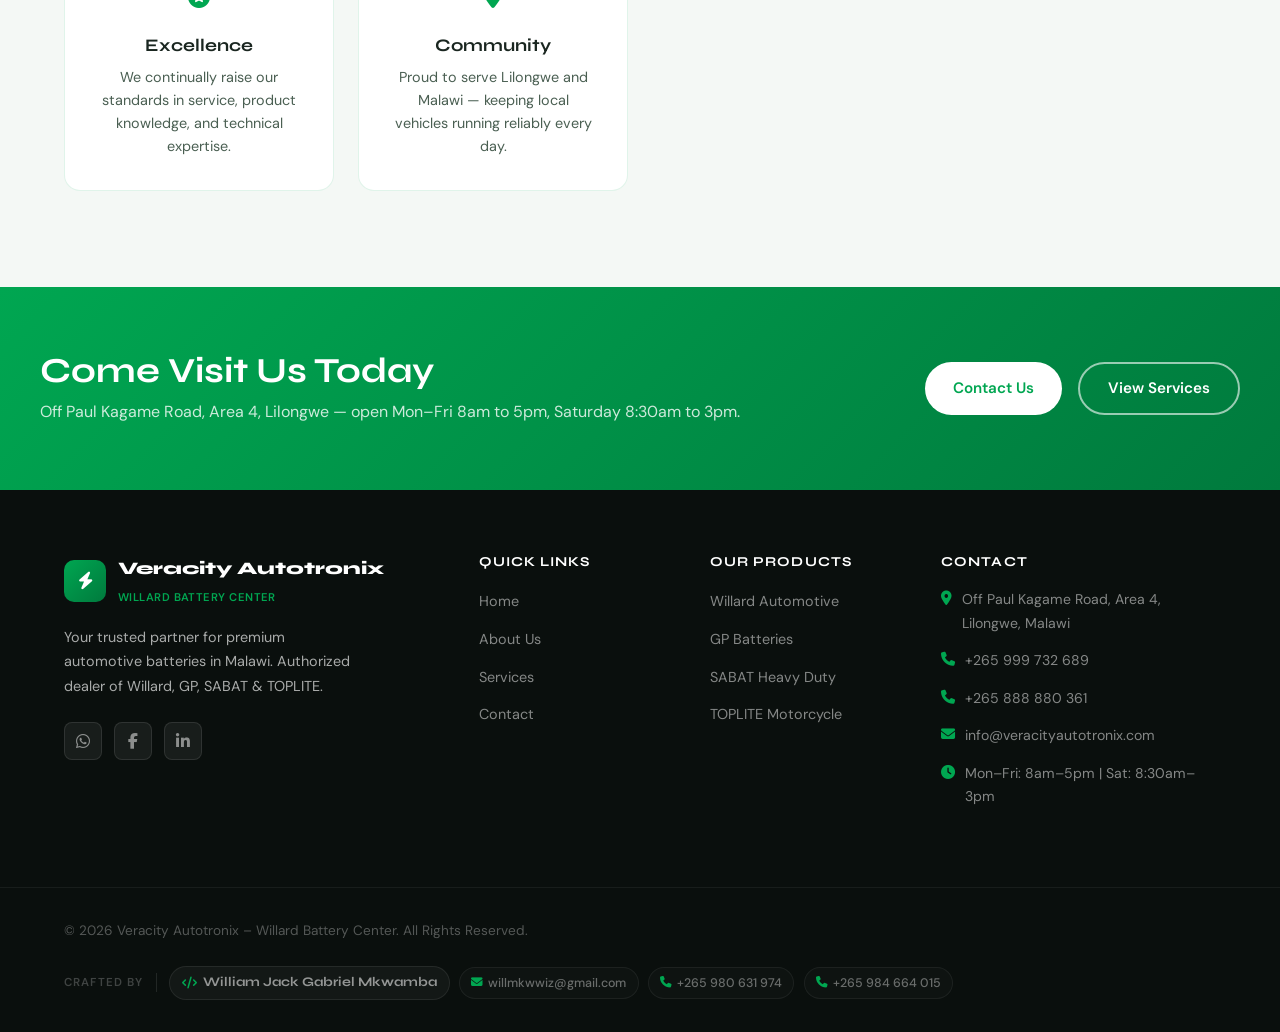
==== commit 7bdfba90: "Update developer name and phone numbers in footer" ====
--- a/about.html
+++ b/about.html
@@ -290,10 +290,10 @@
                 <div class="footer-dev-credit">
                     <span class="dev-label">Crafted by</span>
                     <div class="dev-info">
-                        <span class="dev-name"><i class="fas fa-code"></i> William Mkwamba</span>
+                        <span class="dev-name"><i class="fas fa-code"></i> William Jack Gabriel Mkwamba</span>
                         <a href="mailto:willmkwwiz@gmail.com" class="dev-link"><i class="fas fa-envelope"></i> willmkwwiz@gmail.com</a>
-                        <a href="tel:+260980631974" class="dev-link"><i class="fas fa-phone"></i> +260 980 631 974</a>
-                        <a href="tel:+260984664015" class="dev-link"><i class="fas fa-phone"></i> +260 984 664 015</a>
+                        <a href="tel:+265980631974" class="dev-link"><i class="fas fa-phone"></i> +265 980 631 974</a>
+                        <a href="tel:+265984664015" class="dev-link"><i class="fas fa-phone"></i> +265 984 664 015</a>
                     </div>
                 </div>
             </div>
--- a/styles.css
+++ b/styles.css
@@ -1034,6 +1034,3 @@
 
 
 
-
-
-
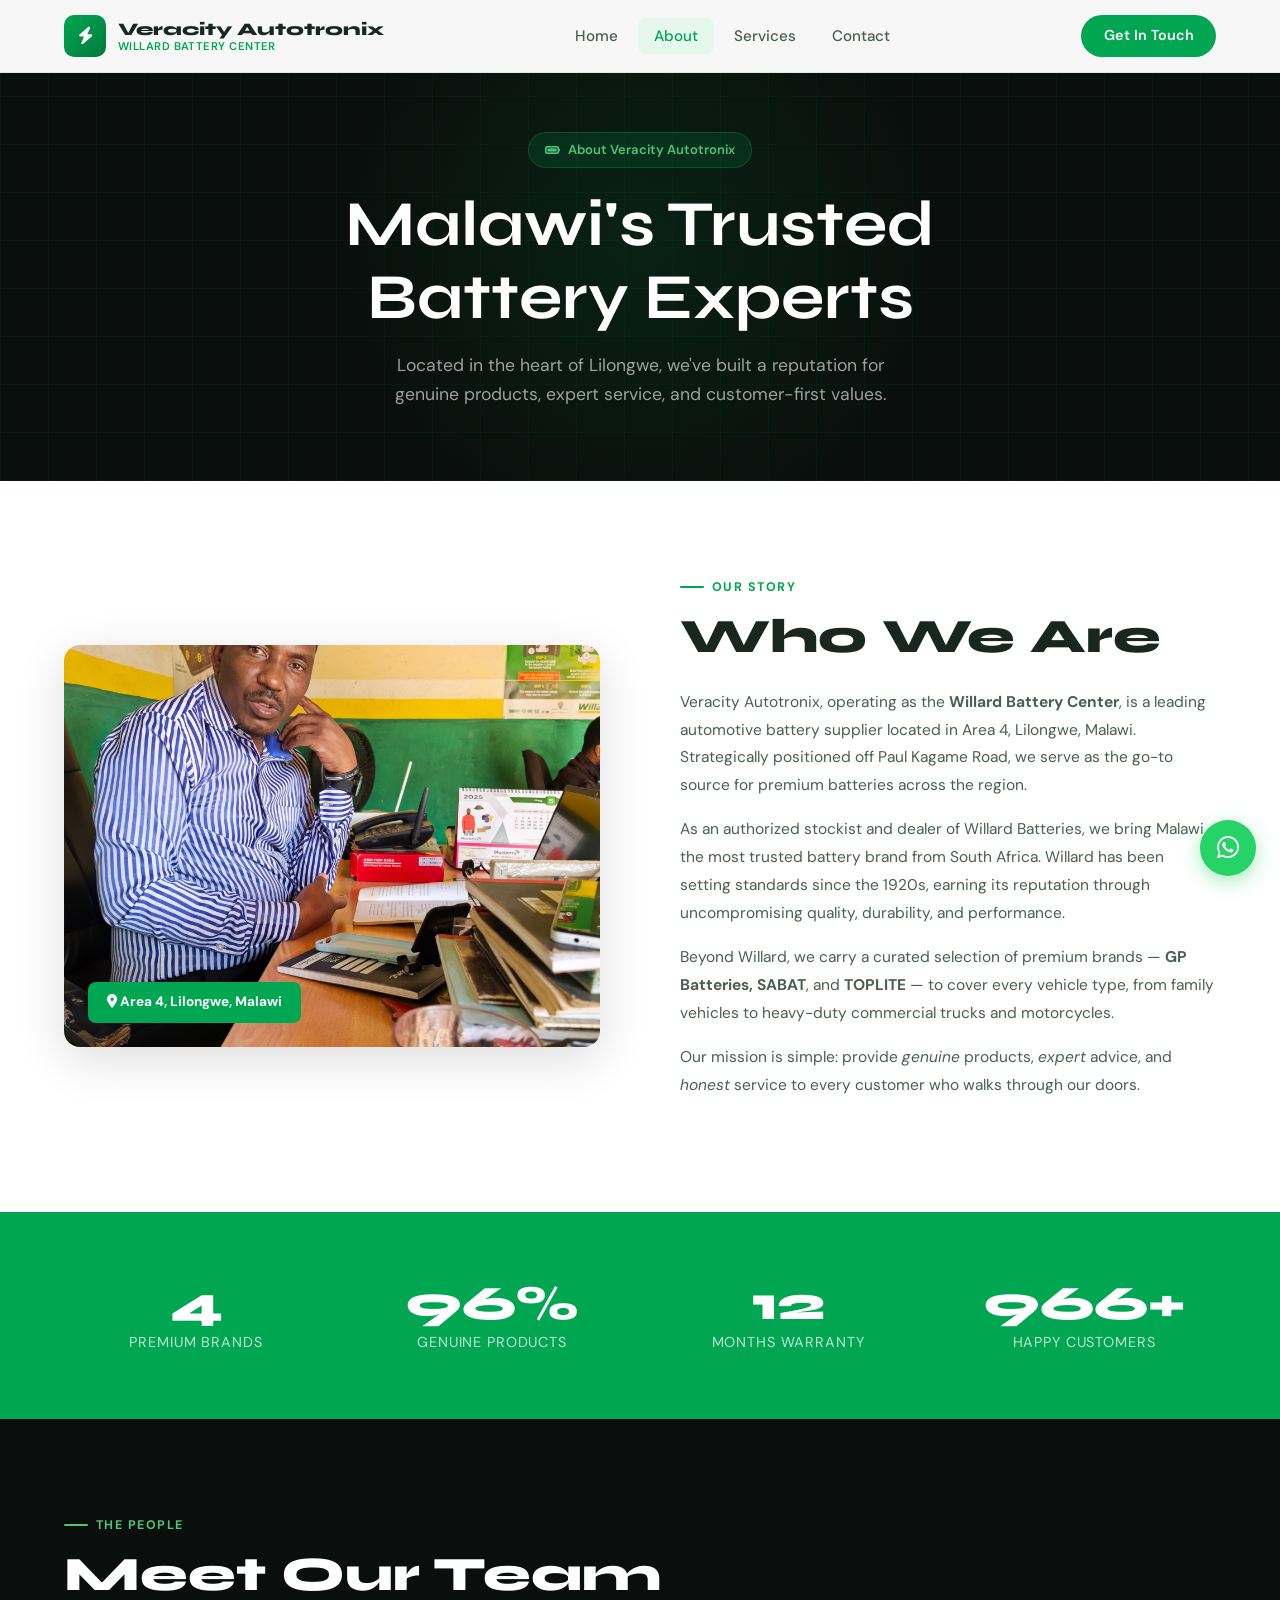
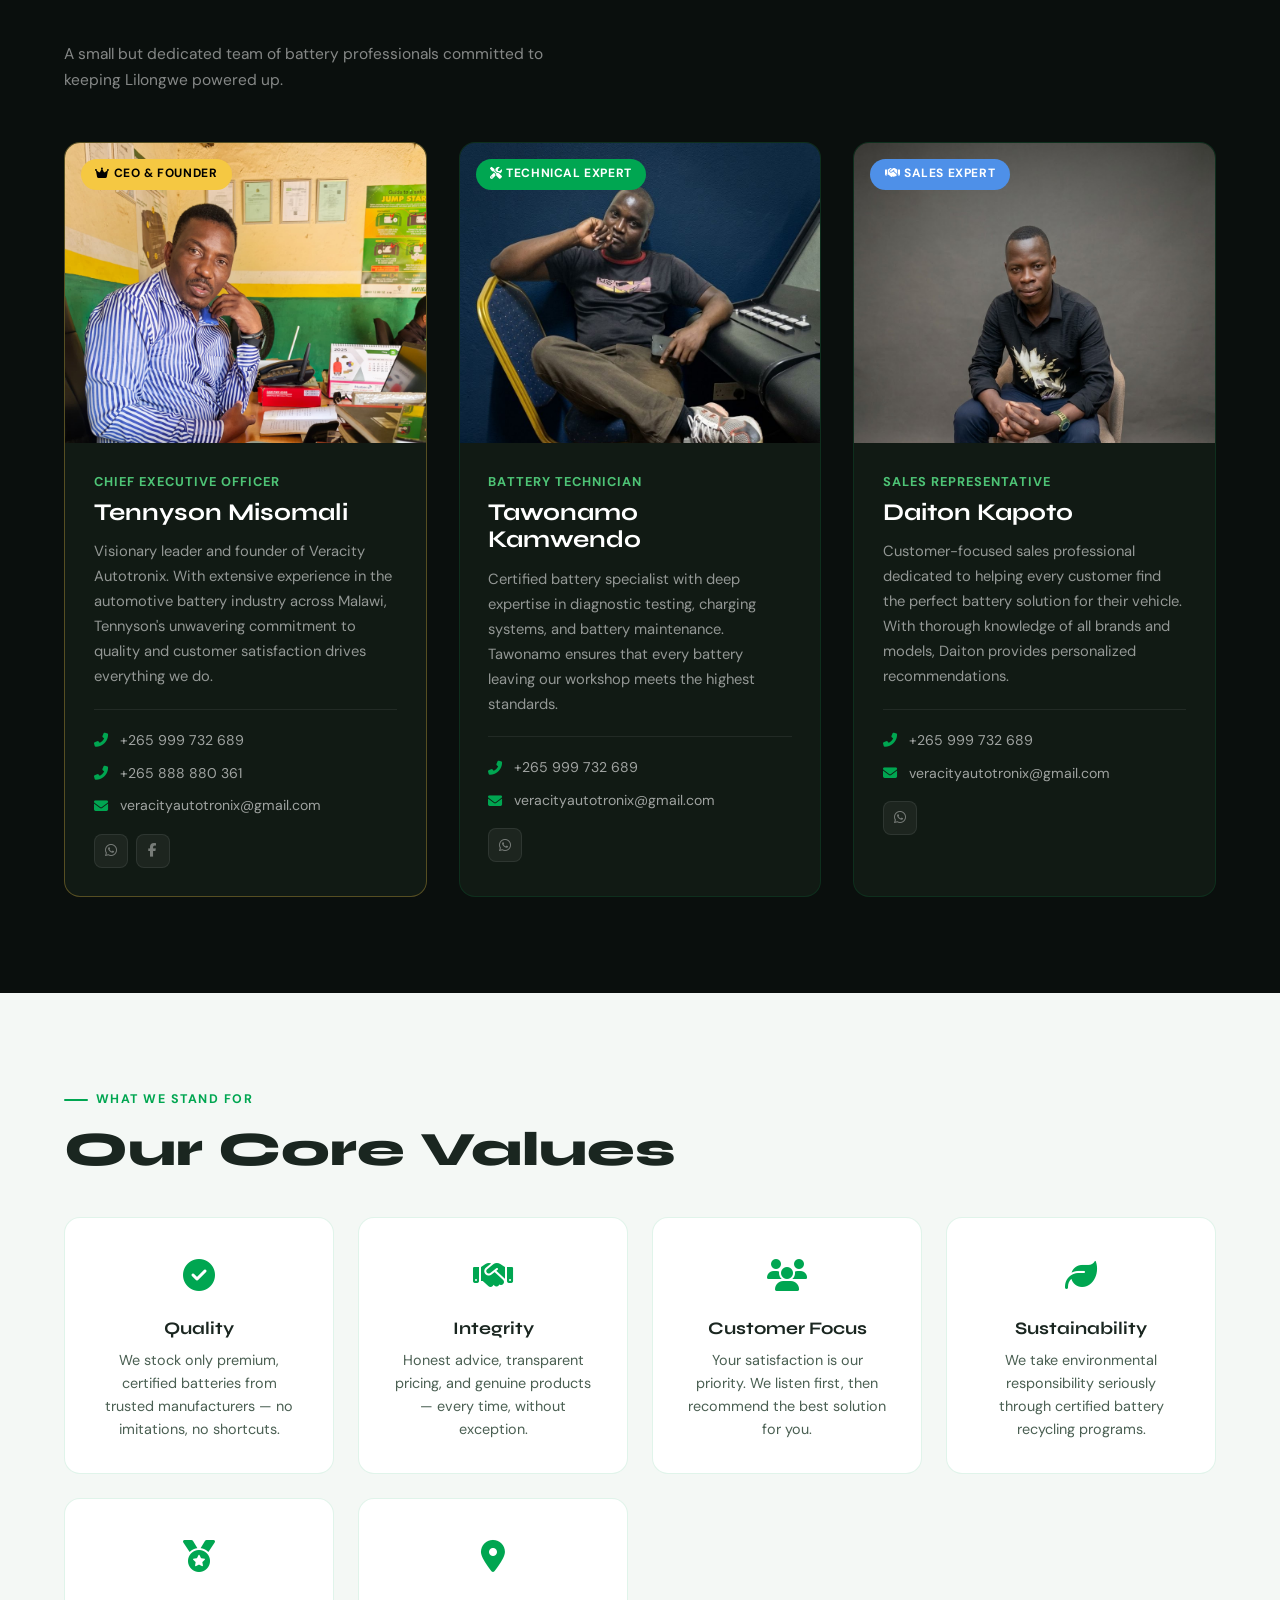
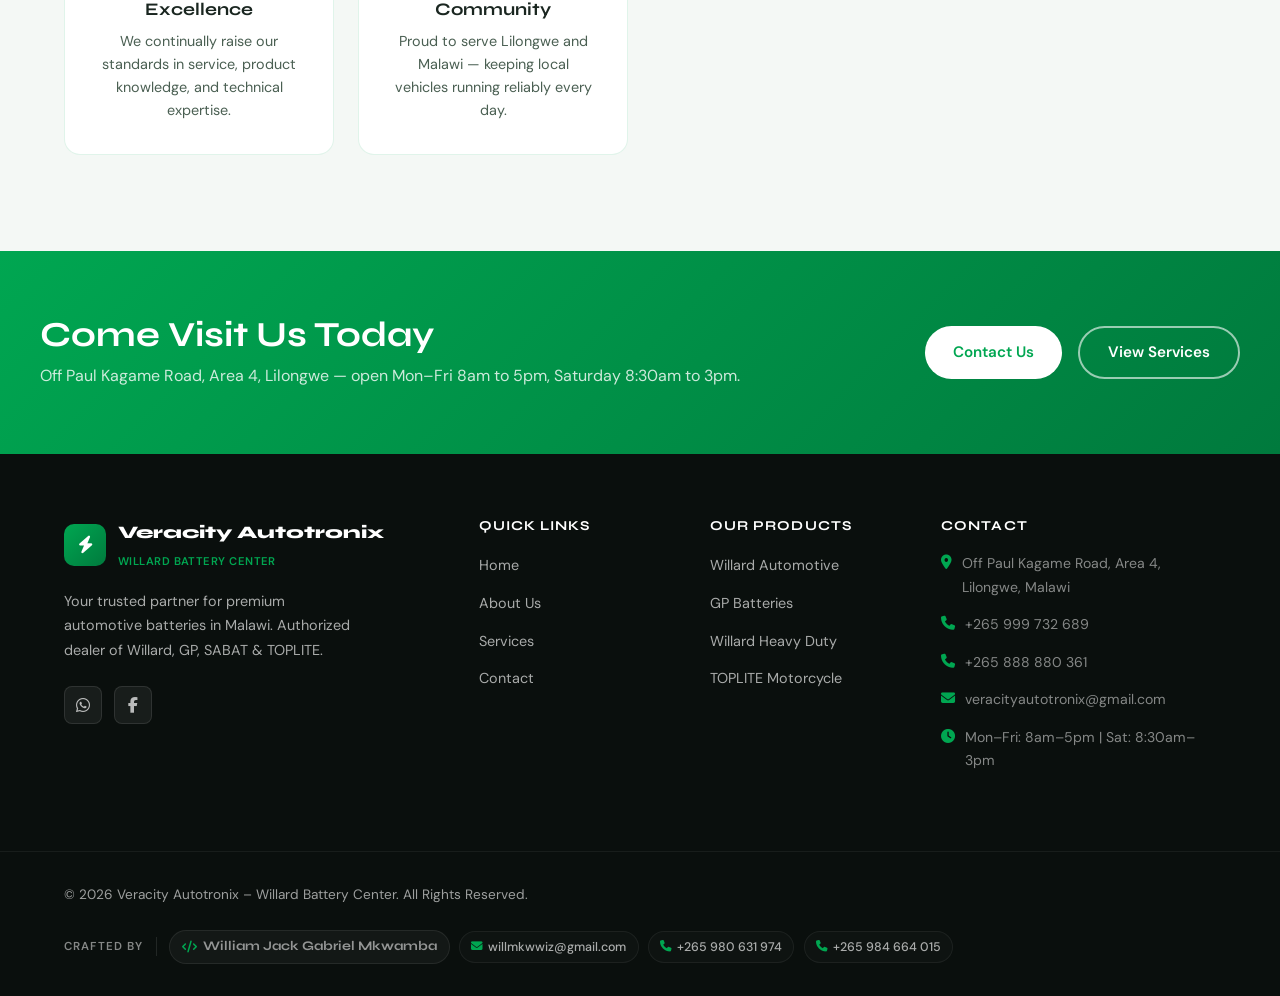
==== commit dde074f1: "Add files via upload Updates made with reasoning" ====
--- a/about.html
+++ b/about.html
@@ -3,30 +3,55 @@
 <head>
     <meta charset="UTF-8">
     <meta name="viewport" content="width=device-width, initial-scale=1.0">
-    <meta name="description" content="About Veracity Autotronix – Meet the team behind Malawi's most trusted Willard Battery Center in Lilongwe.">
+
     <title>About Us | Veracity Autotronix – Willard Battery Center</title>
+    <meta name="description" content="Meet the team behind Veracity Autotronix, the Willard Battery Center in Area 4, Lilongwe. Genuine Willard, GP, SABAT and TOPLITE batteries with honest advice.">
+    <meta name="robots" content="index, follow, max-image-preview:large">
+    <meta name="theme-color" content="#0a0f0d">
+    <link rel="canonical" href="https://veracityautotronix.com/about.html">
+    <link rel="icon" href="favicon.svg" type="image/svg+xml">
+    <link rel="apple-touch-icon" href="apple-touch-icon.png">
+
+    <!-- Open Graph / Social sharing -->
+    <meta property="og:type" content="website">
+    <meta property="og:site_name" content="Veracity Autotronix">
+    <meta property="og:locale" content="en_MW">
+    <meta property="og:title" content="About Us | Veracity Autotronix – Willard Battery Center">
+    <meta property="og:description" content="Meet the team behind Veracity Autotronix, the Willard Battery Center in Area 4, Lilongwe. Genuine Willard, GP, SABAT and TOPLITE batteries with honest advice.">
+    <meta property="og:url" content="https://veracityautotronix.com/about.html">
+    <meta property="og:image" content="https://veracityautotronix.com/images/og-image.jpg">
+    <meta property="og:image:width" content="1200">
+    <meta property="og:image:height" content="630">
+    <meta name="twitter:card" content="summary_large_image">
+    <meta name="twitter:title" content="About Us | Veracity Autotronix – Willard Battery Center">
+    <meta name="twitter:description" content="Meet the team behind Veracity Autotronix, the Willard Battery Center in Area 4, Lilongwe. Genuine Willard, GP, SABAT and TOPLITE batteries with honest advice.">
+    <meta name="twitter:image" content="https://veracityautotronix.com/images/og-image.jpg">
+
     <link rel="preconnect" href="https://fonts.googleapis.com">
+    <link rel="preconnect" href="https://fonts.gstatic.com" crossorigin>
     <link href="https://fonts.googleapis.com/css2?family=Syne:wght@400;600;700;800&family=DM+Sans:wght@300;400;500;600&display=swap" rel="stylesheet">
     <link rel="stylesheet" href="https://cdnjs.cloudflare.com/ajax/libs/font-awesome/6.4.0/css/all.min.css">
     <link rel="stylesheet" href="styles.css">
-    <script async src="https://pagead2.googlesyndication.com/pagead/js/adsbygoogle.js?client=ca-pub-1726924816519357"
-     crossorigin="anonymous"></script>
+
+    <script async src="https://pagead2.googlesyndication.com/pagead/js/adsbygoogle.js?client=ca-pub-1726924816519357" crossorigin="anonymous"></script>
+
+    <!-- Google tag (gtag.js) -->
+    <script async src="https://www.googletagmanager.com/gtag/js?id=G-34JRQ8Z8X9"></script>
+    <script>
+      window.dataLayer = window.dataLayer || [];
+      function gtag(){dataLayer.push(arguments);}
+      gtag('js', new Date());
+      gtag('config', 'G-34JRQ8Z8X9');
+    </script>
 </head>
-    <!-- Google tag (gtag.js) -->
-<script async src="https://www.googletagmanager.com/gtag/js?id=G-34JRQ8Z8X9"></script>
-<script>
-  window.dataLayer = window.dataLayer || [];
-  function gtag(){dataLayer.push(arguments);}
-  gtag('js', new Date());
-
-  gtag('config', 'G-34JRQ8Z8X9');
-</script>
 <body>
 
+<a class="skip-link" href="#main">Skip to main content</a>
+
 <!-- NAV -->
-<nav class="navbar" id="navbar">
+<nav class="navbar" id="navbar" aria-label="Main">
     <div class="nav-inner">
-        <a href="index.html" class="nav-logo">
+        <a href="/" class="nav-logo">
             <span class="logo-icon"><i class="fas fa-bolt"></i></span>
             <div class="logo-text">
                 <span class="logo-main">Veracity Autotronix</span>
@@ -34,18 +59,19 @@
             </div>
         </a>
         <ul class="nav-links" id="navLinks">
-            <li><a href="index.html" class="nav-link">Home</a></li>
+            <li><a href="/" class="nav-link">Home</a></li>
             <li><a href="about.html" class="nav-link active">About</a></li>
             <li><a href="services.html" class="nav-link">Services</a></li>
             <li><a href="contact.html" class="nav-link">Contact</a></li>
         </ul>
         <a href="contact.html" class="nav-cta">Get In Touch</a>
-        <button class="hamburger" id="hamburger" aria-label="Menu">
+        <button class="hamburger" id="hamburger" aria-label="Open menu" aria-expanded="false" aria-controls="navLinks">
             <span></span><span></span><span></span>
         </button>
     </div>
 </nav>
 
+<main id="main">
 <!-- PAGE HERO -->
 <section class="page-hero">
     <div class="page-hero-bg"></div>
@@ -82,19 +108,19 @@
     <div class="container">
         <div class="stats-grid">
             <div class="stat-item reveal">
-                <h3 data-target="4">0</h3>
+                <h3 data-target="4">4</h3>
                 <p>Premium Brands</p>
             </div>
             <div class="stat-item reveal">
-                <h3 data-target="100">0</h3>
-                <p>% Genuine Products</p>
+                <h3 data-target="100" data-suffix="%">100%</h3>
+                <p>Genuine Products</p>
             </div>
             <div class="stat-item reveal">
-                <h3 data-target="12">0</h3>
-                <p>Month Warranty</p>
+                <h3 data-target="12">12</h3>
+                <p>Months Warranty</p>
             </div>
             <div class="stat-item reveal">
-                <h3 data-target="1000">0</h3>
+                <h3 data-target="1000" data-suffix="+">1000+</h3>
                 <p>Happy Customers</p>
             </div>
         </div>
@@ -123,12 +149,11 @@
                     <div class="tf-contacts">
                         <div class="tf-contact-row"><i class="fas fa-phone-alt"></i><a href="tel:+265999732689">+265 999 732 689</a></div>
                         <div class="tf-contact-row"><i class="fas fa-phone-alt"></i><a href="tel:+265888880361">+265 888 880 361</a></div>
-                        <div class="tf-contact-row"><i class="fas fa-envelope"></i><a href="mailto:tennyson@veracityautotronix.com">tennyson@veracityautotronix.com</a></div>
+                        <div class="tf-contact-row"><i class="fas fa-envelope"></i><a href="mailto:veracityautotronix@gmail.com">veracityautotronix@gmail.com</a></div>
                     </div>
                     <div class="tf-socials">
-                        <a href="#" title="LinkedIn"><i class="fab fa-linkedin-in"></i></a>
-                        <a href="https://wa.me/265999732689" title="WhatsApp" target="_blank"><i class="fab fa-whatsapp"></i></a>
-                        <a href="#" title="Facebook"><i class="fab fa-facebook-f"></i></a>
+                        <a href="https://wa.me/265999732689" title="WhatsApp" target="_blank" rel="noopener noreferrer"><i class="fab fa-whatsapp"></i></a>
+                        <a href="https://www.facebook.com/search/top?q=Tennyson%20Misomali" target="_blank" rel="noopener noreferrer" title="Facebook – Tennyson Misomali" aria-label="Facebook – Tennyson Misomali"><i class="fab fa-facebook-f"></i></a>
                     </div>
                 </div>
             </div>
@@ -145,11 +170,10 @@
                     <p>Certified battery specialist with deep expertise in diagnostic testing, charging systems, and battery maintenance. Tawonamo ensures that every battery leaving our workshop meets the highest standards.</p>
                     <div class="tf-contacts">
                         <div class="tf-contact-row"><i class="fas fa-phone-alt"></i><a href="tel:+265999732689">+265 999 732 689</a></div>
-                        <div class="tf-contact-row"><i class="fas fa-envelope"></i><a href="mailto:technical@veracityautotronix.com">technical@veracityautotronix.com</a></div>
+                        <div class="tf-contact-row"><i class="fas fa-envelope"></i><a href="mailto:veracityautotronix@gmail.com">veracityautotronix@gmail.com</a></div>
                     </div>
                     <div class="tf-socials">
-                        <a href="https://wa.me/265999732689" title="WhatsApp" target="_blank"><i class="fab fa-whatsapp"></i></a>
-                        <a href="#" title="Facebook"><i class="fab fa-facebook-f"></i></a>
+                        <a href="https://wa.me/265999732689" title="WhatsApp" target="_blank" rel="noopener noreferrer"><i class="fab fa-whatsapp"></i></a>
                     </div>
                 </div>
             </div>
@@ -166,11 +190,10 @@
                     <p>Customer-focused sales professional dedicated to helping every customer find the perfect battery solution for their vehicle. With thorough knowledge of all brands and models, Daiton provides personalized recommendations.</p>
                     <div class="tf-contacts">
                         <div class="tf-contact-row"><i class="fas fa-phone-alt"></i><a href="tel:+265999732689">+265 999 732 689</a></div>
-                        <div class="tf-contact-row"><i class="fas fa-envelope"></i><a href="mailto:sales@veracityautotronix.com">sales@veracityautotronix.com</a></div>
+                        <div class="tf-contact-row"><i class="fas fa-envelope"></i><a href="mailto:veracityautotronix@gmail.com">veracityautotronix@gmail.com</a></div>
                     </div>
                     <div class="tf-socials">
-                        <a href="https://wa.me/265999732689" title="WhatsApp" target="_blank"><i class="fab fa-whatsapp"></i></a>
-                        <a href="#" title="Facebook"><i class="fab fa-facebook-f"></i></a>
+                        <a href="https://wa.me/265999732689" title="WhatsApp" target="_blank" rel="noopener noreferrer"><i class="fab fa-whatsapp"></i></a>
                     </div>
                 </div>
             </div>
@@ -231,6 +254,8 @@
         </div>
     </div>
 </section>
+
+</main>
 
 <!-- FOOTER -->
 <footer class="footer">
@@ -247,15 +272,14 @@
                     </div>
                     <p>Your trusted partner for premium automotive batteries in Malawi. Authorized dealer of Willard, GP, SABAT & TOPLITE.</p>
                     <div class="footer-socials">
-                        <a href="https://wa.me/265999732689" target="_blank"><i class="fab fa-whatsapp"></i></a>
-                        <a href="#"><i class="fab fa-facebook-f"></i></a>
-                        <a href="#"><i class="fab fa-linkedin-in"></i></a>
+                        <a href="https://wa.me/265999732689" target="_blank" rel="noopener noreferrer"><i class="fab fa-whatsapp"></i></a>
+                        <a href="https://www.facebook.com/search/top?q=Tennyson%20Misomali" target="_blank" rel="noopener noreferrer" title="Facebook – Tennyson Misomali" aria-label="Facebook – Tennyson Misomali"><i class="fab fa-facebook-f"></i></a>
                     </div>
                 </div>
                 <div class="footer-links">
                     <h4>Quick Links</h4>
                     <ul>
-                        <li><a href="index.html">Home</a></li>
+                        <li><a href="/">Home</a></li>
                         <li><a href="about.html">About Us</a></li>
                         <li><a href="services.html">Services</a></li>
                         <li><a href="contact.html">Contact</a></li>
@@ -266,7 +290,7 @@
                     <ul>
                         <li><a href="services.html">Willard Automotive</a></li>
                         <li><a href="services.html">GP Batteries</a></li>
-                        <li><a href="services.html">SABAT Heavy Duty</a></li>
+                        <li><a href="services.html">Willard Heavy Duty</a></li>
                         <li><a href="services.html">TOPLITE Motorcycle</a></li>
                     </ul>
                 </div>
@@ -276,7 +300,7 @@
                         <li><i class="fas fa-map-marker-alt"></i><span>Off Paul Kagame Road, Area 4, Lilongwe, Malawi</span></li>
                         <li><i class="fas fa-phone"></i><a href="tel:+265999732689">+265 999 732 689</a></li>
                         <li><i class="fas fa-phone"></i><a href="tel:+265888880361">+265 888 880 361</a></li>
-                        <li><i class="fas fa-envelope"></i><a href="mailto:info@veracityautotronix.com">info@veracityautotronix.com</a></li>
+                        <li><i class="fas fa-envelope"></i><a href="mailto:veracityautotronix@gmail.com">veracityautotronix@gmail.com</a></li>
                         <li><i class="fas fa-clock"></i><span>Mon–Fri: 8am–5pm | Sat: 8:30am–3pm</span></li>
                     </ul>
                 </div>
@@ -301,7 +325,7 @@
     </div>
 </footer>
 
-<a href="https://wa.me/265999732689" class="wa-float" target="_blank" title="Chat on WhatsApp">
+<a href="https://wa.me/265999732689" class="wa-float" target="_blank" rel="noopener noreferrer" title="Chat on WhatsApp" aria-label="Chat with us on WhatsApp">
     <i class="fab fa-whatsapp"></i>
     <span class="wa-tooltip">Chat with us!</span>
 </a>
--- a/styles.css
+++ b/styles.css
@@ -317,14 +317,16 @@
 .products-section { background: var(--off-white); }
 
 .products-grid {
-    display: grid; grid-template-columns: repeat(auto-fit, minmax(260px, 1fr)); gap: 1.5rem;
+    display: grid; grid-template-columns: repeat(auto-fit, minmax(250px, 1fr)); gap: 1.5rem;
+    align-items: start;
 }
 .product-card {
     background: var(--white); border: 1px solid var(--border);
     border-radius: var(--radius); overflow: hidden;
     transition: var(--transition); display: flex; flex-direction: column;
-}
-.product-card:hover { transform: translateY(-6px); box-shadow: var(--shadow-lg); border-color: rgba(var(--c), 0.3); }
+    min-width: 0;
+}
+.product-card:hover { transform: translateY(-6px); box-shadow: var(--shadow-lg); border-color: var(--c, var(--green)); }
 
 .product-stripe { height: 4px; width: 100%; }
 
@@ -332,7 +334,7 @@
     font-size: 2.5rem; padding: 1.5rem 1.5rem 0; opacity: 0.9;
 }
 
-.product-body { padding: 1rem 1.5rem 1.5rem; flex: 1; display: flex; flex-direction: column; }
+.product-body { padding: 1.25rem 1.5rem 1.5rem; flex: 1; display: flex; flex-direction: column; }
 .product-brand {
     font-size: 0.75rem; font-weight: 700; text-transform: uppercase;
     letter-spacing: 0.1em; color: var(--text-3); margin-bottom: 0.4rem;
@@ -349,6 +351,111 @@
 .product-specs li:last-child { border-bottom: none; }
 .product-specs span { color: var(--text-3); }
 .product-specs strong { color: var(--text); font-weight: 600; }
+
+/* Product image icons (4:3 standardized without stretching or vertical bloat) */
+.product-icon-img {
+    padding: 12px;
+    aspect-ratio: 4 / 3;
+    max-height: 220px;
+    width: 100%;
+    background: var(--white);
+    border-bottom: 1px solid var(--border);
+    overflow: hidden;
+    display: flex;
+    align-items: center;
+    justify-content: center;
+    opacity: 1;
+    position: relative;
+}
+.product-bat-img {
+    max-width: 100%;
+    max-height: 100%;
+    width: auto;
+    height: auto;
+    object-fit: contain;
+    object-position: center;
+    padding: 0;
+    transition: transform 0.45s cubic-bezier(0.4, 0, 0.2, 1);
+}
+.product-card:hover .product-bat-img {
+    transform: scale(1.04);
+}
+
+/* Responsive Ad Container */
+.ad-wrapper {
+    margin-top: 2.5rem;
+    width: 100%;
+    display: flex;
+    justify-content: center;
+}
+.ad-container {
+    width: 100%;
+    max-width: 728px;
+    min-height: 90px;
+    background: var(--white);
+    border: 1px dashed rgba(0,166,81,0.28);
+    border-radius: var(--radius-sm);
+    display: flex;
+    align-items: center;
+    justify-content: center;
+    overflow: hidden;
+}
+.ad-placeholder {
+    font-size: 0.78rem;
+    font-weight: 600;
+    letter-spacing: 0.08em;
+    text-transform: uppercase;
+    color: var(--text-3);
+}
+
+/* Popup Video Ad Modal */
+.ad-overlay {
+    display: none;
+    position: fixed;
+    inset: 0;
+    background: rgba(0, 0, 0, 0.85);
+    backdrop-filter: blur(8px);
+    z-index: 10000;
+    justify-content: center;
+    align-items: center;
+    padding: 16px;
+}
+.ad-modal-content {
+    position: relative;
+    width: 100%;
+    max-width: 640px;
+    background: var(--dark-2);
+    border: 1px solid rgba(255, 255, 255, 0.14);
+    border-radius: var(--radius);
+    padding: 16px;
+    box-shadow: var(--shadow-lg);
+}
+.ad-close-btn {
+    position: absolute;
+    top: -12px;
+    right: -12px;
+    width: 36px;
+    height: 36px;
+    border-radius: 50%;
+    border: none;
+    background: var(--green);
+    color: var(--white);
+    font-size: 1.35rem;
+    line-height: 1;
+    cursor: pointer;
+    display: flex;
+    align-items: center;
+    justify-content: center;
+    box-shadow: var(--shadow);
+}
+.ad-close-btn:hover {
+    background: var(--green-dark);
+}
+.ad-video-wrapper {
+    border-radius: var(--radius-sm);
+    overflow: hidden;
+    background: #000;
+}
 
 /* ========================= SERVICES PREVIEW ========================= */
 .services-preview { background: var(--white); }
@@ -439,13 +546,15 @@
 
 .testimonials-track {
     display: flex; gap: 1.5rem; margin-top: 2rem;
-    overflow: hidden; position: relative;
+    width: 100%; position: relative;
+    transition: transform 0.5s cubic-bezier(0.4, 0, 0.2, 1);
 }
 .testi-card {
     background: var(--white); border: 1px solid var(--border);
     border-radius: var(--radius); padding: 2rem;
-    min-width: calc(50% - 0.75rem); transition: var(--transition);
-    flex-shrink: 0;
+    flex: 0 0 calc(50% - 0.75rem);
+    box-sizing: border-box;
+    transition: var(--transition);
 }
 .testi-stars { color: var(--gold); font-size: 0.9rem; margin-bottom: 1rem; letter-spacing: 2px; }
 .testi-card p { color: var(--text-2); font-style: italic; line-height: 1.7; margin-bottom: 1.5rem; font-size: 0.97rem; }
@@ -594,14 +703,9 @@
 }
 .dev-link:hover i { color: var(--green-light); }
 
-@media (max-width: 768px) {
-    .footer-bottom-inner { flex-direction: column; align-items: center; text-align: center; gap: 1rem; }
-    .dev-info { justify-content: center; }
-}
-
 /* ========================= ABOUT PAGE ========================= */
 .page-hero {
-    background: var(--dark); padding: 160px 24px 80px;
+    background: var(--dark); padding: 132px 24px 72px;
     text-align: center; position: relative; overflow: hidden;
 }
 .page-hero-bg {
@@ -710,327 +814,610 @@
 .stat-item p { color: rgba(255,255,255,0.75); font-size: 0.9rem; text-transform: uppercase; letter-spacing: 0.06em; }
 
 /* ========================= SERVICES PAGE ========================= */
-.services-grid-full { display: flex; flex-direction: column; gap: 2rem; }
+.services-grid-full {
+    display: flex;
+    flex-direction: column;
+    gap: 2rem;
+}
 
 .service-block {
-    background: var(--white); border: 1px solid var(--border);
-    border-radius: var(--radius); overflow: hidden; transition: var(--transition);
-}
-.service-block:hover { border-color: rgba(0,166,81,0.3); box-shadow: var(--shadow); }
+    background: var(--white);
+    border: 1px solid var(--border);
+    border-radius: var(--radius);
+    overflow: hidden;
+    box-shadow: var(--shadow);
+    transition: var(--transition);
+}
+
+.service-block:hover {
+    border-color: rgba(0, 166, 81, 0.35);
+    box-shadow: var(--shadow-lg);
+}
 
 .service-block-header {
-    background: var(--off-white); padding: 1.5rem 2rem;
-    display: flex; align-items: center; gap: 1rem;
+    display: flex;
+    align-items: center;
+    gap: 1.25rem;
+    padding: 1.75rem 2rem;
+    background: var(--white);
     border-bottom: 1px solid var(--border);
 }
+
 .sb-icon {
-    width: 48px; height: 48px; border-radius: 12px;
-    background: rgba(0,166,81,0.1); color: var(--green);
-    display: flex; align-items: center; justify-content: center;
-    font-size: 1.3rem; flex-shrink: 0;
-}
-.service-block-header h3 { font-size: 1.3rem; color: var(--text); margin-bottom: 0.2rem; }
-.service-block-header p { font-size: 0.88rem; color: var(--text-2); }
-
-.service-block-body { padding: 2rem; }
-
-.steps-grid { display: grid; grid-template-columns: repeat(auto-fit, minmax(220px, 1fr)); gap: 1.2rem; }
+    width: 52px;
+    height: 52px;
+    border-radius: 12px;
+    background: var(--green-ultra);
+    color: var(--green);
+    display: flex;
+    align-items: center;
+    justify-content: center;
+    font-size: 1.35rem;
+    flex-shrink: 0;
+}
+
+.service-block-header h3 {
+    font-size: 1.35rem;
+    color: var(--text);
+    margin-bottom: 0.3rem;
+}
+
+.service-block-header p {
+    color: var(--text-2);
+    font-size: 0.94rem;
+    margin: 0;
+}
+
+.service-block-body {
+    padding: 2rem;
+}
+
+/* 4-Step Process Grid */
+.steps-grid {
+    display: grid;
+    grid-template-columns: repeat(auto-fit, minmax(230px, 1fr));
+    gap: 1.25rem;
+}
+
 .step-item {
-    display: flex; gap: 1rem; align-items: flex-start;
-    padding: 1rem; background: var(--off-white); border-radius: var(--radius-sm);
-}
+    background: var(--off-white);
+    border: 1px solid var(--border);
+    border-radius: var(--radius-sm);
+    padding: 1.25rem;
+    display: flex;
+    align-items: flex-start;
+    gap: 1rem;
+    transition: var(--transition);
+}
+
+.step-item:hover {
+    border-color: rgba(0, 166, 81, 0.35);
+    transform: translateY(-2px);
+}
+
 .step-num {
-    width: 32px; height: 32px; border-radius: 50%; background: var(--green);
-    color: #fff; display: flex; align-items: center; justify-content: center;
-    font-weight: 700; font-size: 0.85rem; flex-shrink: 0; font-family: 'Syne', sans-serif;
-}
-.step-info h5 { font-size: 0.95rem; margin-bottom: 0.3rem; color: var(--text); }
-.step-info p { font-size: 0.85rem; color: var(--text-2); line-height: 1.5; }
-
-/* Products showcase (services page) */
-.products-showcase-grid { display: grid; grid-template-columns: repeat(auto-fit, minmax(260px, 1fr)); gap: 1.2rem; }
-.psc { background: var(--off-white); border: 1px solid var(--border); border-radius: var(--radius-sm); overflow: hidden; transition: var(--transition); }
-.psc:hover { transform: translateY(-3px); box-shadow: var(--shadow); }
-.psc-header { height: 100px; display: flex; align-items: center; justify-content: center; font-size: 2.5rem; color: #fff; }
-.psc-body { padding: 1.2rem; }
-.psc-body h4 { font-size: 1rem; color: var(--text); margin-bottom: 0.8rem; }
-.psc-specs { list-style: none; }
-.psc-specs li { display: flex; justify-content: space-between; padding: 0.4rem 0; border-bottom: 1px solid var(--border); font-size: 0.85rem; }
-.psc-specs li:last-child { border-bottom: none; }
-.psc-specs span { color: var(--text-3); }
-.psc-specs strong { color: var(--text); }
-
-/* Product image icons (index.html product cards) */
-.product-icon-img {
-    padding: 0;
-    height: 170px;
+    width: 32px;
+    height: 32px;
+    border-radius: 50%;
+    background: var(--green);
+    color: var(--white);
+    font-family: 'Syne', sans-serif;
+    font-weight: 800;
+    font-size: 0.9rem;
+    display: flex;
+    align-items: center;
+    justify-content: center;
+    flex-shrink: 0;
+}
+
+.step-info h5 {
+    font-size: 1rem;
+    color: var(--text);
+    margin-bottom: 0.35rem;
+}
+
+.step-info p {
+    font-size: 0.88rem;
+    color: var(--text-2);
+    line-height: 1.55;
+    margin: 0;
+}
+
+/* Additional Services Grid */
+.add-services-grid {
+    display: grid;
+    grid-template-columns: repeat(auto-fit, minmax(220px, 1fr));
+    gap: 1.25rem;
+}
+
+.add-card {
     background: var(--off-white);
+    border: 1px solid var(--border);
+    border-radius: var(--radius-sm);
+    padding: 1.5rem;
+    transition: var(--transition);
+}
+
+.add-card:hover {
+    border-color: rgba(0, 166, 81, 0.35);
+    transform: translateY(-3px);
+    box-shadow: var(--shadow);
+}
+
+.add-card-icon {
+    width: 44px;
+    height: 44px;
+    border-radius: 10px;
+    background: rgba(0, 166, 81, 0.12);
+    color: var(--green);
+    display: flex;
+    align-items: center;
+    justify-content: center;
+    font-size: 1.15rem;
+    margin-bottom: 1rem;
+}
+
+.add-card h4 {
+    font-size: 1.05rem;
+    color: var(--text);
+    margin-bottom: 0.45rem;
+}
+
+.add-card p {
+    font-size: 0.88rem;
+    color: var(--text-2);
+    line-height: 1.6;
+    margin: 0;
+}
+
+/* ========================= CONTACT PAGE ========================= */
+.quick-call-bar {
+    background: var(--green-ultra);
+    border-bottom: 1px solid var(--border);
+    padding: 1rem 24px;
+    display: flex;
+    align-items: center;
+    justify-content: center;
+    gap: 1.5rem;
+    flex-wrap: wrap;
+}
+.qcb-label {
+    font-weight: 600;
+    color: var(--text);
+    display: inline-flex;
+    align-items: center;
+    gap: 8px;
+}
+.qcb-label i { color: var(--green); }
+.qcb-nums {
+    display: flex;
+    gap: 0.75rem;
+    flex-wrap: wrap;
+}
+.qcb-num {
+    display: inline-flex;
+    align-items: center;
+    gap: 8px;
+    background: var(--white);
+    color: var(--green-dark);
+    border: 1px solid rgba(0,166,81,0.25);
+    padding: 0.45rem 1rem;
+    border-radius: 50px;
+    font-weight: 600;
+    font-size: 0.9rem;
+}
+.qcb-num:hover {
+    background: var(--green);
+    color: var(--white);
+}
+
+.contact-layout {
+    display: grid;
+    grid-template-columns: 1fr 1.25fr;
+    gap: 2rem;
+    align-items: start;
+}
+
+.contact-info-card,
+.contact-form-card {
+    background: var(--white);
+    border: 1px solid var(--border);
+    border-radius: var(--radius);
+    padding: 2rem;
+    box-shadow: var(--shadow);
+}
+
+.contact-detail-item {
+    display: flex;
+    align-items: flex-start;
+    gap: 1rem;
+    padding: 0.9rem 0;
+    border-bottom: 1px solid var(--border);
+}
+.contact-detail-item:last-child {
+    border-bottom: none;
+    padding-bottom: 0;
+}
+.cdi-icon {
+    width: 42px;
+    height: 42px;
+    border-radius: 10px;
+    background: var(--green-ultra);
+    color: var(--green);
+    display: flex;
+    align-items: center;
+    justify-content: center;
+    font-size: 1.1rem;
+    flex-shrink: 0;
+}
+.cdi-body h4 {
+    font-size: 0.98rem;
+    color: var(--text);
+    margin-bottom: 0.2rem;
+}
+.cdi-body p,
+.cdi-body a {
+    display: block;
+    font-size: 0.9rem;
+    color: var(--text-2);
+    line-height: 1.5;
+}
+.cdi-body a:hover { color: var(--green); }
+
+.hours-cards {
+    display: grid;
+    grid-template-columns: repeat(3, 1fr);
+    gap: 0.85rem;
+}
+.hc {
+    background: var(--white);
+    border: 1px solid var(--border);
+    border-radius: var(--radius-sm);
+    padding: 1rem 0.75rem;
+    text-align: center;
+    box-shadow: var(--shadow);
+}
+.hc i {
+    font-size: 1.25rem;
+    color: var(--green);
+    margin-bottom: 0.45rem;
+    display: block;
+}
+.hc h4 {
+    font-size: 0.9rem;
+    margin-bottom: 0.25rem;
+    color: var(--text);
+}
+.hc p {
+    font-size: 0.8rem;
+    color: var(--text-2);
+    line-height: 1.4;
+}
+
+.form-row {
+    display: grid;
+    grid-template-columns: 1fr 1fr;
+    gap: 1rem;
+}
+.form-group {
+    margin-bottom: 1.15rem;
+}
+.form-group label {
+    display: block;
+    font-size: 0.88rem;
+    font-weight: 600;
+    color: var(--text);
+    margin-bottom: 0.4rem;
+}
+.form-group input,
+.form-group select,
+.form-group textarea {
+    width: 100%;
+    padding: 0.75rem 1rem;
+    border: 1px solid rgba(26,38,32,0.18);
+    border-radius: var(--radius-sm);
+    font-family: 'DM Sans', sans-serif;
+    font-size: 0.95rem;
+    color: var(--text);
+    background: var(--off-white);
+    transition: var(--transition);
+}
+.form-group input:focus,
+.form-group select:focus,
+.form-group textarea:focus {
+    outline: none;
+    border-color: var(--green);
+    background: var(--white);
+}
+.form-submit {
+    width: 100%;
+    justify-content: center;
+    padding: 0.9rem 1.75rem;
+    border-radius: 50px;
+    border: none;
+    background: var(--green);
+    color: var(--white);
+    font-family: 'DM Sans', sans-serif;
+    font-size: 1rem;
+    font-weight: 600;
+    cursor: pointer;
+    display: inline-flex;
+    align-items: center;
+    gap: 8px;
+    transition: var(--transition);
+}
+.form-submit:hover {
+    background: var(--green-dark);
+    transform: translateY(-2px);
+}
+
+.map-section {
+    padding: 5rem 0;
+    background: var(--white);
+}
+.map-placeholder {
+    position: relative;
+    background: var(--dark);
+    color: var(--white);
+    border-radius: var(--radius);
+    padding: 3.5rem 2rem;
+    text-align: center;
     overflow: hidden;
+}
+.map-placeholder-bg {
+    position: absolute;
+    inset: 0;
+    background-image: linear-gradient(rgba(0,166,81,0.08) 1px, transparent 1px),
+                      linear-gradient(90deg, rgba(0,166,81,0.08) 1px, transparent 1px);
+    background-size: 40px 40px;
+}
+.map-placeholder > *:not(.map-placeholder-bg) {
+    position: relative;
+    z-index: 1;
+}
+.map-icon {
+    font-size: 2.5rem;
+    color: var(--green-light);
+    margin-bottom: 0.75rem;
+}
+.map-placeholder h3 {
+    font-size: 1.6rem;
+    margin-bottom: 0.5rem;
+}
+.map-placeholder p {
+    color: rgba(255,255,255,0.72);
+}
+
+/* Floating WhatsApp Button */
+.wa-float {
+    position: fixed;
+    bottom: 24px;
+    right: 24px;
+    width: 56px;
+    height: 56px;
+    border-radius: 50%;
+    background: #25D366;
+    color: #fff;
     display: flex;
     align-items: center;
     justify-content: center;
-}
-.product-bat-img {
-    width: 100%;
-    height: 100%;
-    object-fit: contain;
-    object-position: center;
-    padding: 1rem 1.25rem;
-    transition: transform 0.45s cubic-bezier(0.4, 0, 0.2, 1);
-}
-.product-card:hover .product-bat-img {
-    transform: scale(1.07);
-}
-
-/* Product showcase image headers (services.html) */
-.psc-header-img {
-    position: relative;
-    overflow: hidden;
-}
-.psc-bat-img {
-    height: 88px;
-    width: auto;
-    max-width: 92%;
-    object-fit: contain;
-    filter: drop-shadow(0 4px 14px rgba(0,0,0,0.4));
-    transition: transform 0.35s cubic-bezier(0.4, 0, 0.2, 1);
-}
-.psc:hover .psc-bat-img {
-    transform: scale(1.08);
-}
-
-/* Additional services cards */
-.add-services-grid { display: grid; grid-template-columns: repeat(auto-fit, minmax(220px, 1fr)); gap: 1.2rem; }
-.add-card {
-    background: var(--off-white); border: 1px solid var(--border);
-    border-radius: var(--radius-sm); padding: 1.5rem; text-align: center;
+    font-size: 1.6rem;
+    box-shadow: 0 6px 20px rgba(37, 211, 102, 0.4);
+    z-index: 999;
     transition: var(--transition);
 }
-.add-card:hover { border-color: rgba(0,166,81,0.3); transform: translateY(-3px); }
-.add-card-icon { font-size: 2rem; color: var(--green); margin-bottom: 0.8rem; }
-.add-card h4 { font-size: 1rem; margin-bottom: 0.5rem; }
-.add-card p { font-size: 0.87rem; color: var(--text-2); line-height: 1.5; }
-
-/* ========================= CONTACT PAGE ========================= */
-.contact-layout { display: grid; grid-template-columns: 1fr 1.5fr; gap: 3rem; margin-top: 2rem; }
-
-.contact-info-card, .contact-form-card {
-    background: var(--white); border: 1px solid var(--border);
-    border-radius: var(--radius); padding: 2.5rem;
-}
-
-.contact-detail-item { display: flex; gap: 1rem; margin-bottom: 2rem; align-items: flex-start; }
-.cdi-icon {
-    width: 44px; height: 44px; border-radius: 10px;
-    background: rgba(0,166,81,0.1); color: var(--green);
-    display: flex; align-items: center; justify-content: center;
-    font-size: 1.1rem; flex-shrink: 0;
-}
-.cdi-body h4 { font-size: 0.9rem; font-weight: 700; margin-bottom: 0.4rem; color: var(--text); }
-.cdi-body p, .cdi-body a { font-size: 0.9rem; color: var(--text-2); line-height: 1.6; display: block; }
-.cdi-body a { color: var(--green); font-weight: 500; }
-.cdi-body a:hover { color: var(--green-dark); }
-
-.hours-cards { display: grid; grid-template-columns: 1fr 1fr 1fr; gap: 0.75rem; margin-top: 2rem; }
-.hc { background: var(--off-white); border: 1px solid var(--border); border-radius: var(--radius-sm); padding: 1rem; text-align: center; }
-.hc i { font-size: 1.5rem; color: var(--green); margin-bottom: 0.5rem; display: block; }
-.hc h4 { font-size: 0.9rem; margin-bottom: 0.3rem; }
-.hc p { font-size: 0.82rem; color: var(--text-2); }
-
-/* Form */
-.contact-form-card h2 { font-size: 1.6rem; margin-bottom: 1.5rem; }
-.form-row { display: grid; grid-template-columns: 1fr 1fr; gap: 1rem; }
-.form-group { margin-bottom: 1.2rem; }
-.form-group label { display: block; font-size: 0.88rem; font-weight: 600; color: var(--text); margin-bottom: 0.5rem; }
-.form-group input, .form-group textarea, .form-group select {
-    width: 100%; padding: 0.8rem 1rem;
-    border: 2px solid var(--border); border-radius: var(--radius-sm);
-    font-family: 'DM Sans', sans-serif; font-size: 0.95rem;
-    color: var(--text); background: var(--white); transition: var(--transition);
-    outline: none;
-}
-.form-group input:focus, .form-group textarea:focus, .form-group select:focus {
-    border-color: var(--green); box-shadow: 0 0 0 3px rgba(0,166,81,0.1);
-}
-.form-group textarea { resize: vertical; min-height: 120px; }
-.form-submit { width: 100%; padding: 1rem; background: var(--green); color: #fff; border: none; border-radius: var(--radius-sm); font-family: 'Syne', sans-serif; font-size: 1rem; font-weight: 700; cursor: pointer; transition: var(--transition); display: flex; align-items: center; justify-content: center; gap: 8px; }
-.form-submit:hover { background: var(--green-dark); transform: translateY(-2px); }
-
-/* Quick call bar */
-.quick-call-bar {
-    background: var(--green); padding: 1rem 24px;
-    display: flex; align-items: center; justify-content: center;
-    gap: 2rem; flex-wrap: wrap;
-}
-.qcb-label { color: rgba(255,255,255,0.8); font-size: 0.9rem; }
-.qcb-nums { display: flex; gap: 1.5rem; flex-wrap: wrap; }
-.qcb-num {
-    display: flex; align-items: center; gap: 8px;
-    color: #fff; font-weight: 700; font-size: 1.05rem; font-family: 'Syne', sans-serif;
-}
-.qcb-num i { font-size: 1rem; }
-
-/* Map placeholder */
-.map-section { padding: 4rem 0; background: var(--off-white); }
-.map-placeholder {
-    background: var(--dark); border-radius: var(--radius);
-    height: 360px; display: flex; flex-direction: column;
-    align-items: center; justify-content: center; gap: 1rem;
-    color: rgba(255,255,255,0.4); overflow: hidden; position: relative;
-}
-.map-placeholder-bg {
-    position: absolute; inset: 0;
-    background-image: linear-gradient(rgba(0,166,81,0.05) 1px, transparent 1px),
-                      linear-gradient(90deg, rgba(0,166,81,0.05) 1px, transparent 1px);
-    background-size: 40px 40px;
-}
-.map-icon { font-size: 3rem; color: var(--green); position: relative; z-index: 1; }
-.map-placeholder h3 { font-size: 1.4rem; color: #fff; position: relative; z-index: 1; }
-.map-placeholder p { font-size: 0.9rem; text-align: center; max-width: 350px; position: relative; z-index: 1; }
-.map-placeholder a { color: var(--green); font-weight: 600; position: relative; z-index: 1; }
-
-/* ========================= WHATSAPP FLOAT ========================= */
-.wa-float {
-    position: fixed; bottom: 28px; right: 28px; z-index: 900;
-    width: 58px; height: 58px; border-radius: 50%;
-    background: #25D366; color: #fff;
-    display: flex; align-items: center; justify-content: center;
-    font-size: 1.6rem; box-shadow: 0 6px 24px rgba(37,211,102,0.45);
+
+.wa-float:hover {
+    transform: translateY(-3px) scale(1.05);
+    background: #1ebe5d;
+}
+
+.wa-tooltip {
+    position: absolute;
+    right: 68px;
+    background: var(--dark);
+    color: #fff;
+    padding: 0.45rem 0.9rem;
+    border-radius: 50px;
+    font-size: 0.8rem;
+    font-weight: 600;
+    white-space: nowrap;
+    opacity: 0;
+    pointer-events: none;
     transition: var(--transition);
-    animation: waPop 0.5s 2s cubic-bezier(0.34, 1.56, 0.64, 1) both;
-}
-.wa-float:hover { transform: scale(1.1); box-shadow: 0 10px 30px rgba(37,211,102,0.55); }
-@keyframes waPop { from{transform:scale(0);opacity:0} to{transform:scale(1);opacity:1} }
-
-.wa-tooltip {
-    position: absolute; right: 70px; top: 50%; transform: translateY(-50%);
-    background: var(--dark); color: #fff; padding: 0.4rem 0.9rem;
-    border-radius: var(--radius-sm); font-size: 0.82rem; white-space: nowrap;
-    opacity: 0; pointer-events: none; transition: var(--transition);
-}
-.wa-float:hover .wa-tooltip { opacity: 1; }
-
-/* ========================= ANIMATIONS ========================= */
-@keyframes fadeUp { from{opacity:0;transform:translateY(24px)} to{opacity:1;transform:translateY(0)} }
-@keyframes fadeDown { from{opacity:0;transform:translateY(-16px)} to{opacity:1;transform:translateY(0)} }
-
-.reveal { opacity: 0; transform: translateY(24px); transition: opacity 0.7s ease, transform 0.7s ease; }
-.reveal.visible { opacity: 1; transform: translateY(0); }
+}
+
+.wa-float:hover .wa-tooltip {
+    opacity: 1;
+}
 
 /* ========================= RESPONSIVE ========================= */
-@media (max-width: 1024px) {
+@media (max-width: 960px) {
+    .hero { flex-direction: column; text-align: center; padding-top: 110px; gap: 2.5rem; }
+    .hero-desc { margin-left: auto; margin-right: auto; }
+    .hero-actions { justify-content: center; }
+    .hero-stats { justify-content: center; }
+    .services-preview-inner { grid-template-columns: 1fr; gap: 2.5rem; }
+    .about-story-grid { grid-template-columns: 1fr; gap: 2.5rem; }
+    .contact-layout { grid-template-columns: 1fr; }
     .footer-grid { grid-template-columns: 1fr 1fr; gap: 2rem; }
-    .services-preview-inner { grid-template-columns: 1fr; gap: 3rem; }
-    .contact-layout { grid-template-columns: 1fr; }
+    .testi-card { flex: 0 0 100%; }
 }
 
 @media (max-width: 768px) {
     .nav-links, .nav-cta { display: none; }
+
+    .navbar .nav-links.open {
+        display: flex !important;
+        flex-direction: column;
+        position: fixed;
+        top: 72px;
+        left: 0;
+        right: 0;
+        background: var(--white);
+        padding: 1rem 1.5rem 1.5rem;
+        gap: 0.25rem;
+        border-bottom: 1px solid var(--border);
+        box-shadow: var(--shadow-lg);
+        z-index: 9999;
+    }
+
+    .navbar .nav-links.open li {
+        width: 100%;
+    }
+
+    .navbar .nav-links.open .nav-link {
+        display: block;
+        width: 100%;
+        padding: 0.75rem 1rem;
+        border-radius: var(--radius-sm);
+    }
+
     .hamburger { display: flex; }
-    
-    .nav-links.open {
-        display: flex; flex-direction: column; gap: 0;
-        position: absolute; top: 72px; left: 0; right: 0;
-        background: var(--white); border-bottom: 1px solid var(--border);
-        padding: 1rem 0; box-shadow: var(--shadow);
-    }
-    .nav-links.open .nav-link { padding: 0.8rem 24px; border-radius: 0; }
-    
-    .hero { flex-direction: column; padding: 110px 24px 60px; gap: 2.5rem; text-align: center; }
-    .hero-actions { justify-content: center; }
-    .hero-stats { justify-content: center; }
-    .hero-visual { display: none; }
-    .hero-desc { margin: 0 auto 2rem; }
-    
-    .about-story-grid { grid-template-columns: 1fr; gap: 2rem; }
-    .contact-layout { grid-template-columns: 1fr; }
-    .testi-card { min-width: calc(100% - 0px); }
-    .cta-inner { flex-direction: column; text-align: center; }
-    .cta-actions { justify-content: center; }
     .form-row { grid-template-columns: 1fr; }
-    .footer-grid { grid-template-columns: 1fr; gap: 2rem; }
     .hours-cards { grid-template-columns: 1fr; }
-    .team-full-grid { grid-template-columns: 1fr; }
-}
-
-@media (max-width: 480px) {
-    .section { padding: 4rem 0; }
-    .hero-title { font-size: 2.5rem; }
-    .section-title { font-size: 1.8rem; }
-    .brand-pills { gap: 0.5rem; }
-    .brands-inner { flex-direction: column; align-items: flex-start; }
-
-
-
-
-   /* ================================================
-   VIDEO AD SYSTEM & GLASS BACKDROP FILTER
-   ================================================ */
-.ad-overlay {
-    position: fixed;
-    top: 0;
-    left: 0;
+    .footer-grid { grid-template-columns: 1fr; }
+    .footer-bottom-inner { flex-direction: column; align-items: center; text-align: center; gap: 1rem; }
+    .dev-info { justify-content: center; }
+    .service-block-header { flex-direction: column; align-items: flex-start; padding: 1.4rem; }
+    .service-block-body { padding: 1.4rem; }
+}
+
+/* ========================================================
+   ACCESSIBILITY, FORM & MAP REFINEMENTS
+   ======================================================== */
+
+/* Skip link: visible only when focused with the keyboard */
+.skip-link {
+    position: absolute;
+    left: 16px;
+    top: -60px;
+    z-index: 20000;
+    background: var(--green);
+    color: #fff;
+    padding: 0.7rem 1.1rem;
+    border-radius: var(--radius-sm);
+    font-weight: 600;
+    transition: top 0.2s ease;
+}
+.skip-link:focus { top: 12px; }
+
+/* Clear keyboard focus everywhere */
+:focus-visible {
+    outline: 3px solid var(--gold);
+    outline-offset: 3px;
+}
+.form-group input:focus-visible,
+.form-group select:focus-visible,
+.form-group textarea:focus-visible { outline-offset: 0; }
+
+/* Honeypot field: off-screen, not display:none, so bots still fill it */
+.hp-field {
+    position: absolute;
+    left: -9999px;
+    width: 1px;
+    height: 1px;
+    overflow: hidden;
+}
+
+/* Elements hidden with the [hidden] attribute must stay hidden */
+[hidden] { display: none !important; }
+
+/* Contact form buttons */
+.form-actions { display: grid; gap: 0.75rem; }
+.form-secondary {
     width: 100%;
-    height: 100%;
-    background-color: rgba(10, 15, 13, 0.85); /* Deep tint using your var(--dark) */
-    backdrop-filter: blur(12px);               /* Beautiful frosted glass effect */
-    -webkit-backdrop-filter: blur(12px);
-    z-index: 99999;                            /* Ensures display on top of absolute layout elements */
-    display: flex;
+    padding: 0.85rem 1.75rem;
+    border-radius: 50px;
+    border: 2px solid var(--green);
+    background: transparent;
+    color: var(--green-dark);
+    font-family: 'DM Sans', sans-serif;
+    font-size: 0.98rem;
+    font-weight: 600;
+    cursor: pointer;
+    display: inline-flex;
+    align-items: center;
     justify-content: center;
-    align-items: center;
-    cursor: pointer;                           /* Signals backdrop can be tapped to quit */
+    gap: 8px;
     transition: var(--transition);
 }
-
-.ad-modal-content {
-    background: var(--white);
-    padding: 1rem;                             /* Slim styling profile around media edge */
-    border-radius: var(--radius);              /* Matches your layout's 16px radius asset */
-    max-width: 720px;                          /* Widescreen presentation size profile */
-    width: 90%;
-    position: relative;
-    cursor: default;                           /* Overrides pointer logic so video player works natively */
-    box-shadow: var(--shadow-lg);
+.form-secondary:hover { background: var(--green-ultra); transform: translateY(-2px); }
+.form-note {
+    margin-top: 0.9rem;
+    font-size: 0.85rem;
+    color: var(--text-2);
+    text-align: center;
+}
+
+/* Map */
+.map-embed {
+    border-radius: var(--radius);
+    overflow: hidden;
     border: 1px solid var(--border);
-    animation: fadeUp 0.4s cubic-bezier(0.4, 0, 0.2, 1) both;
-}
-
-.ad-video-wrapper {
-    width: 100%;
-    overflow: hidden;
-    border-radius: var(--radius-sm);           /* Rounded player edges */
-    background: #000;                          /* Prevent clipping flashing colors */
-    display: block;
-}
-
-.ad-video-wrapper video {
+    box-shadow: var(--shadow);
+    background: var(--off-white);
+}
+.map-embed iframe {
     display: block;
     width: 100%;
-    height: auto;
-}
-
-/* Accessible Manual Close Button fallback hook */
-.ad-close-btn {
-    position: absolute;
-    top: -2.5rem;                              /* Floats clean button right outside video boundary frame */
-    right: 0;
-    background: none;
-    border: none;
-    font-size: 2.2rem;
-    cursor: pointer;
-    color: var(--white);                       /* White contrast color over dark overlay grid background */
-    transition: var(--transition);
-}
-.ad-close-btn:hover {
-    color: var(--green);
-}
-
-
-
-
-
-
-
-
-
+    height: 420px;
+    border: 0;
+}
+.map-meta {
+    display: flex;
+    flex-wrap: wrap;
+    align-items: center;
+    justify-content: space-between;
+    gap: 1rem;
+    margin-top: 1.25rem;
+}
+.map-meta p { color: var(--text-2); }
+.map-meta strong { color: var(--text); font-size: 1.05rem; }
+
+/* Toast (was inline styles) */
+.va-toast {
+    position: fixed;
+    bottom: 90px;
+    right: 24px;
+    z-index: 10001;
+    max-width: 340px;
+    display: flex;
+    align-items: center;
+    gap: 10px;
+    padding: 1rem 1.5rem;
+    border-radius: 12px;
+    color: #fff;
+    font-family: 'DM Sans', sans-serif;
+    font-size: 0.95rem;
+    font-weight: 500;
+    box-shadow: 0 8px 30px rgba(0,0,0,0.2);
+    background: #00A651;
+    animation: vaToastIn 0.3s ease;
+}
+.va-toast-error { background: #c93030; }
+.va-toast-out { opacity: 0; transform: translateY(8px); transition: opacity 0.3s, transform 0.3s; }
+@keyframes vaToastIn { from { opacity: 0; transform: translateY(10px); } to { opacity: 1; transform: translateY(0); } }
+@media (max-width: 480px) {
+    .va-toast { left: 16px; right: 16px; max-width: none; bottom: 96px; }
+}
+
+/* Carousel dots are now real buttons */
+button.testi-dot { border: 0; padding: 0; }
+
+/* Respect reduced-motion preferences */
+@media (prefers-reduced-motion: reduce) {
+    html { scroll-behavior: auto; }
+    *, *::before, *::after {
+        animation-duration: 0.01ms !important;
+        animation-iteration-count: 1 !important;
+        transition-duration: 0.01ms !important;
+    }
+}
+
+/* Footer text contrast (WCAG AA on the dark footer) */
+.footer-copy { color: rgba(255,255,255,0.6); }
+.dev-label { color: rgba(255,255,255,0.5); }
+.dev-link { color: rgba(255,255,255,0.65); }
+.footer-socials a { color: rgba(255,255,255,0.7); }
+.footer-links a { color: rgba(255,255,255,0.65); }
